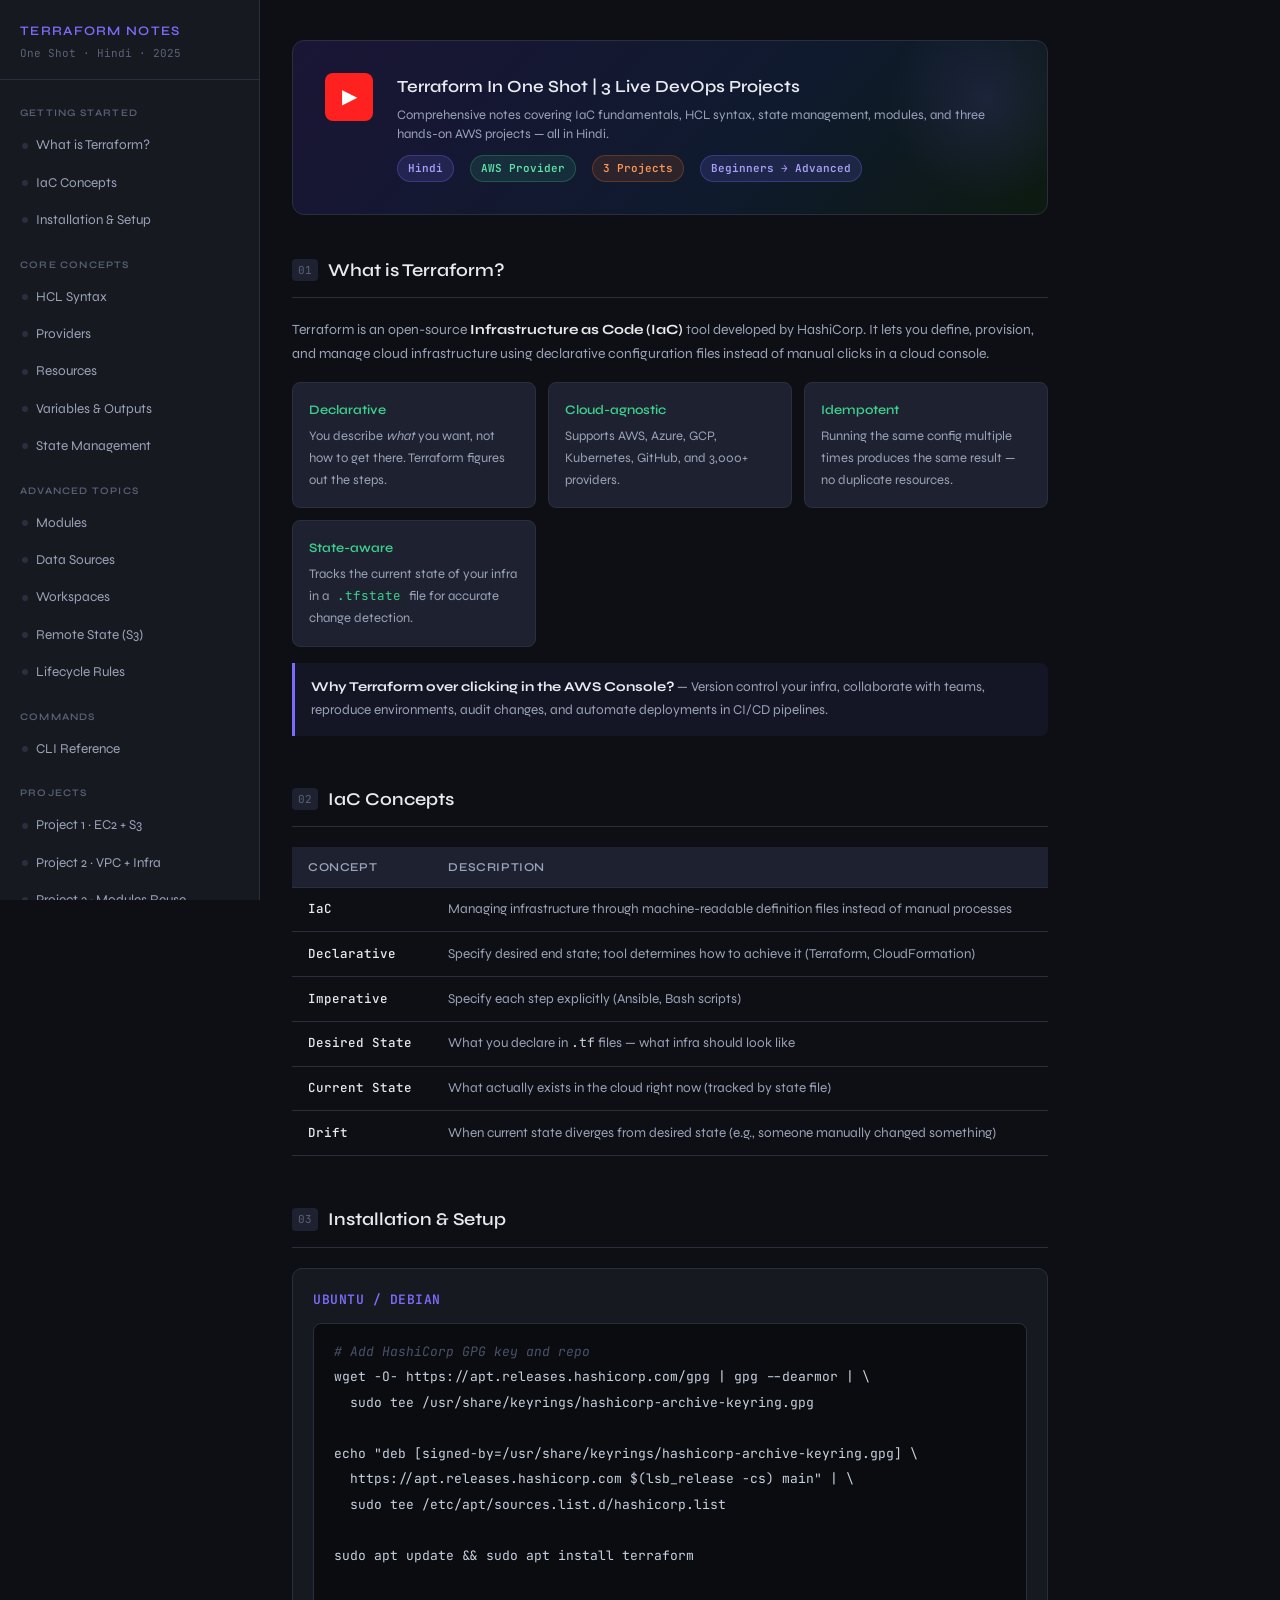
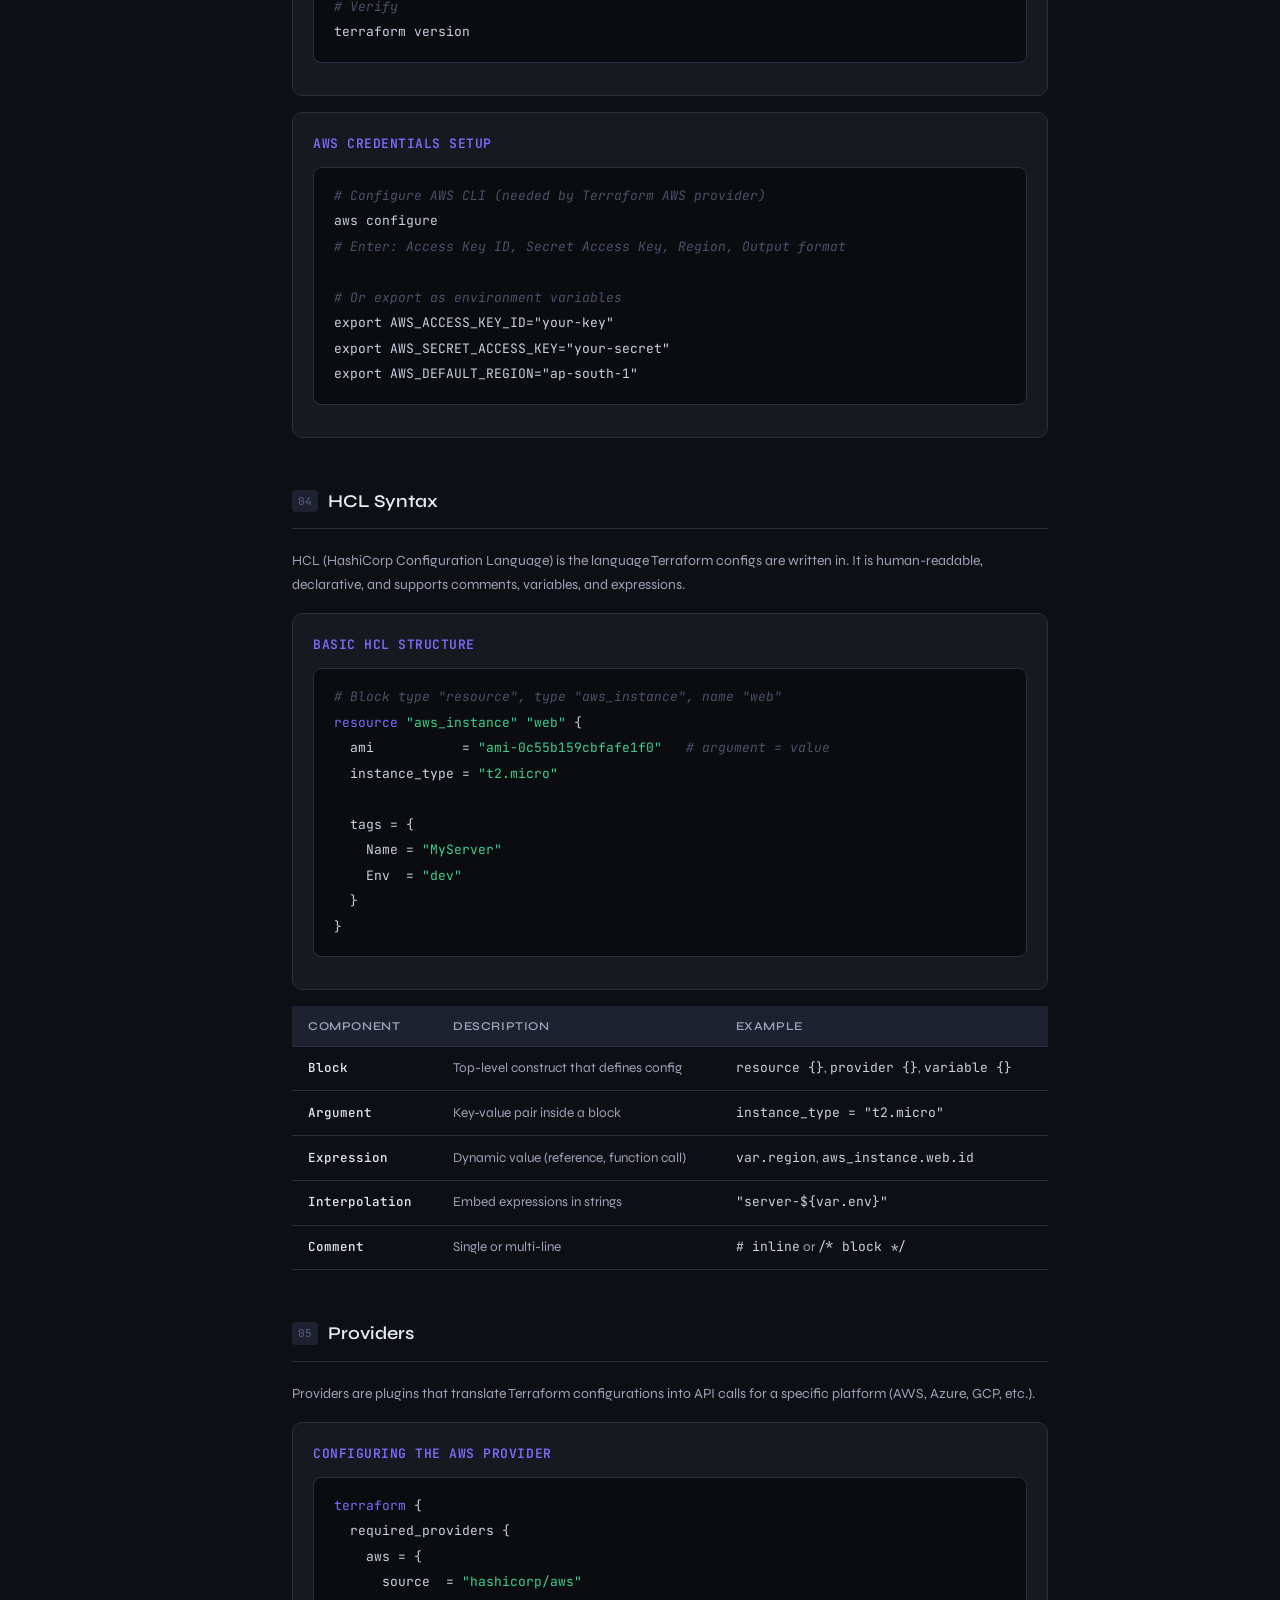
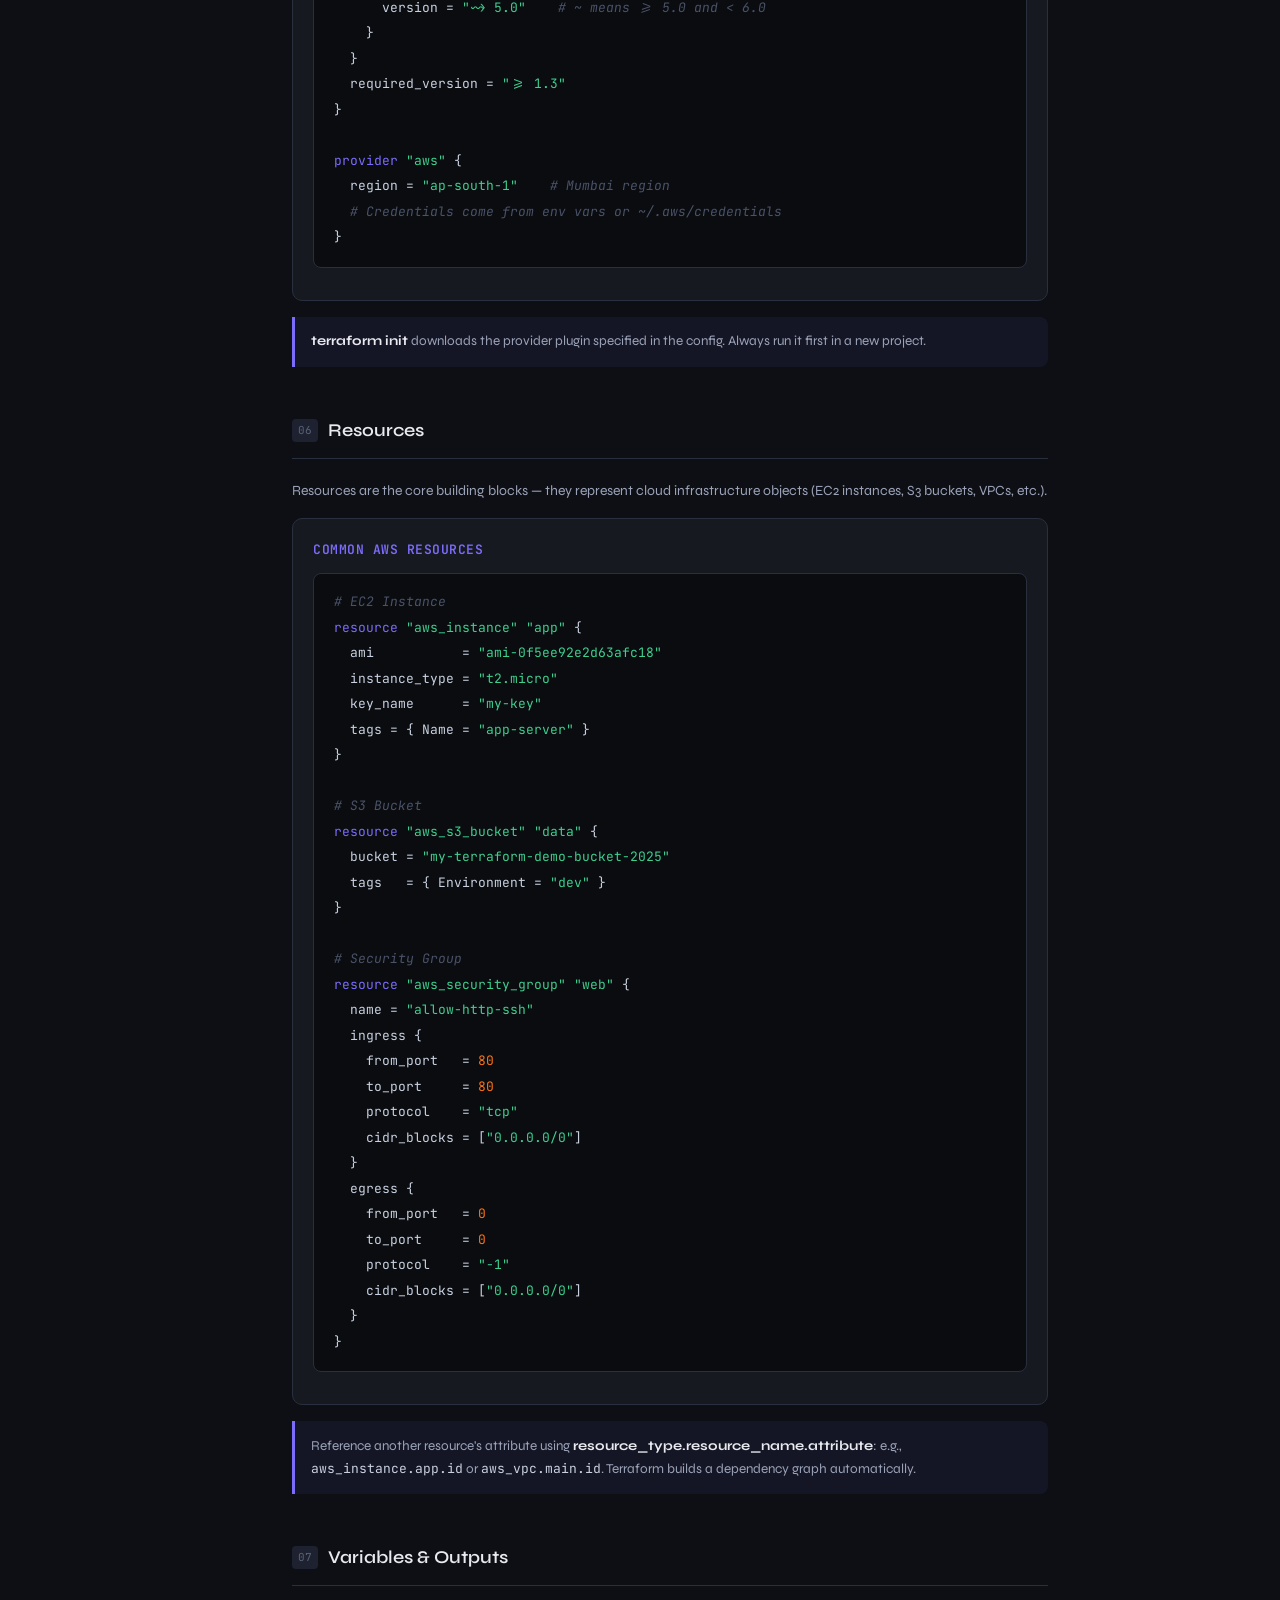
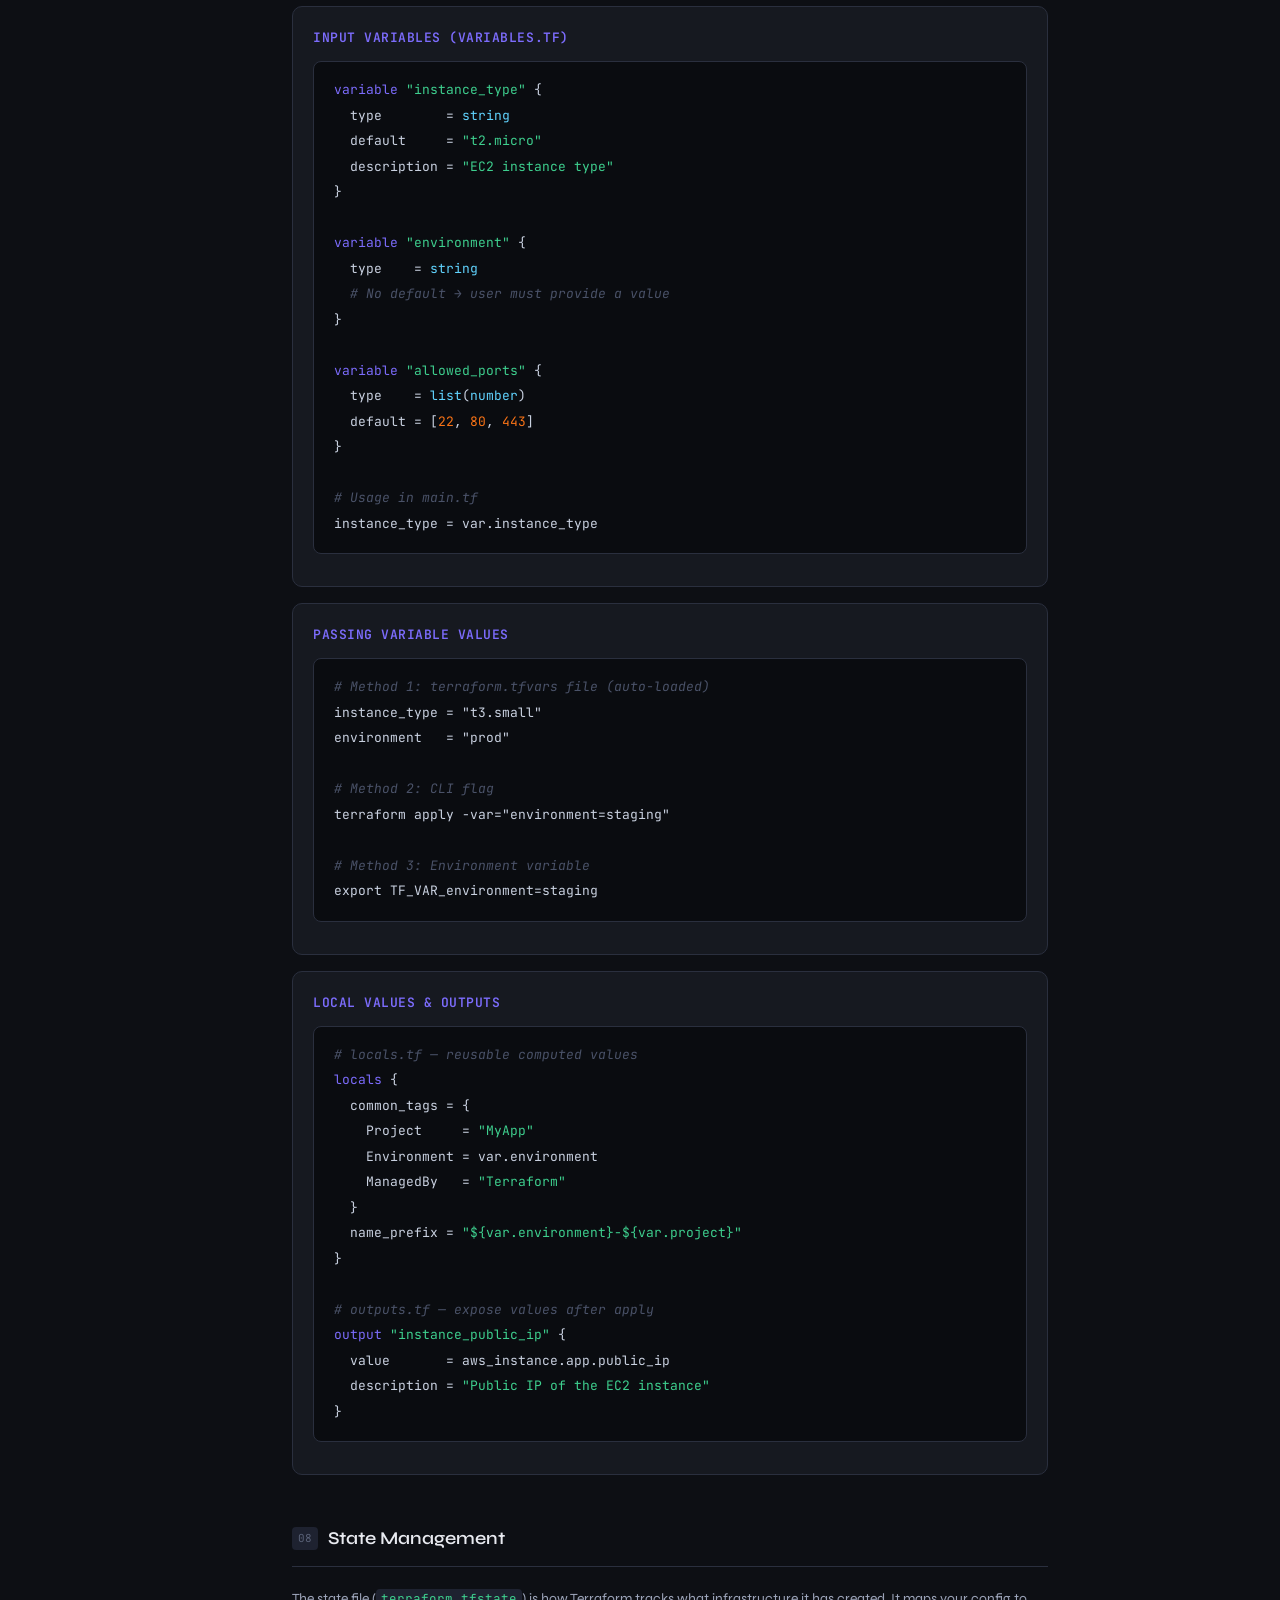
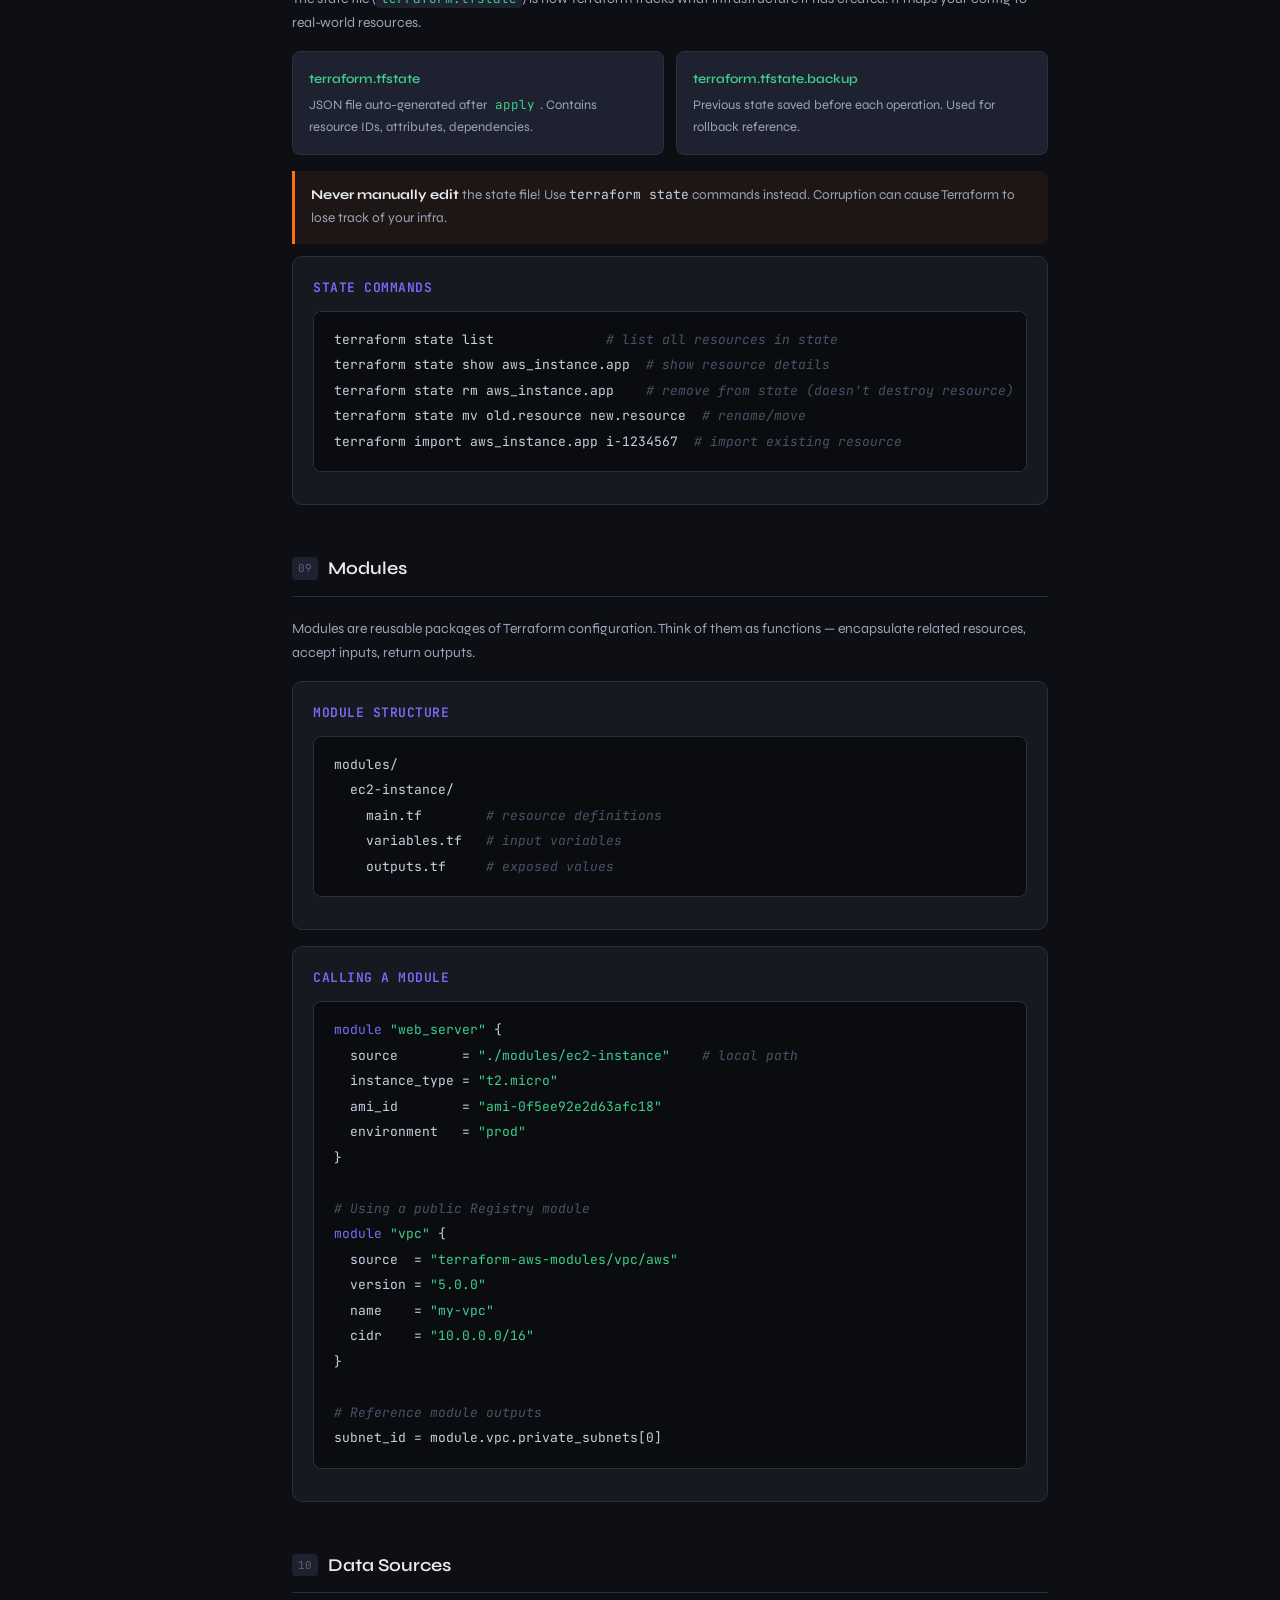
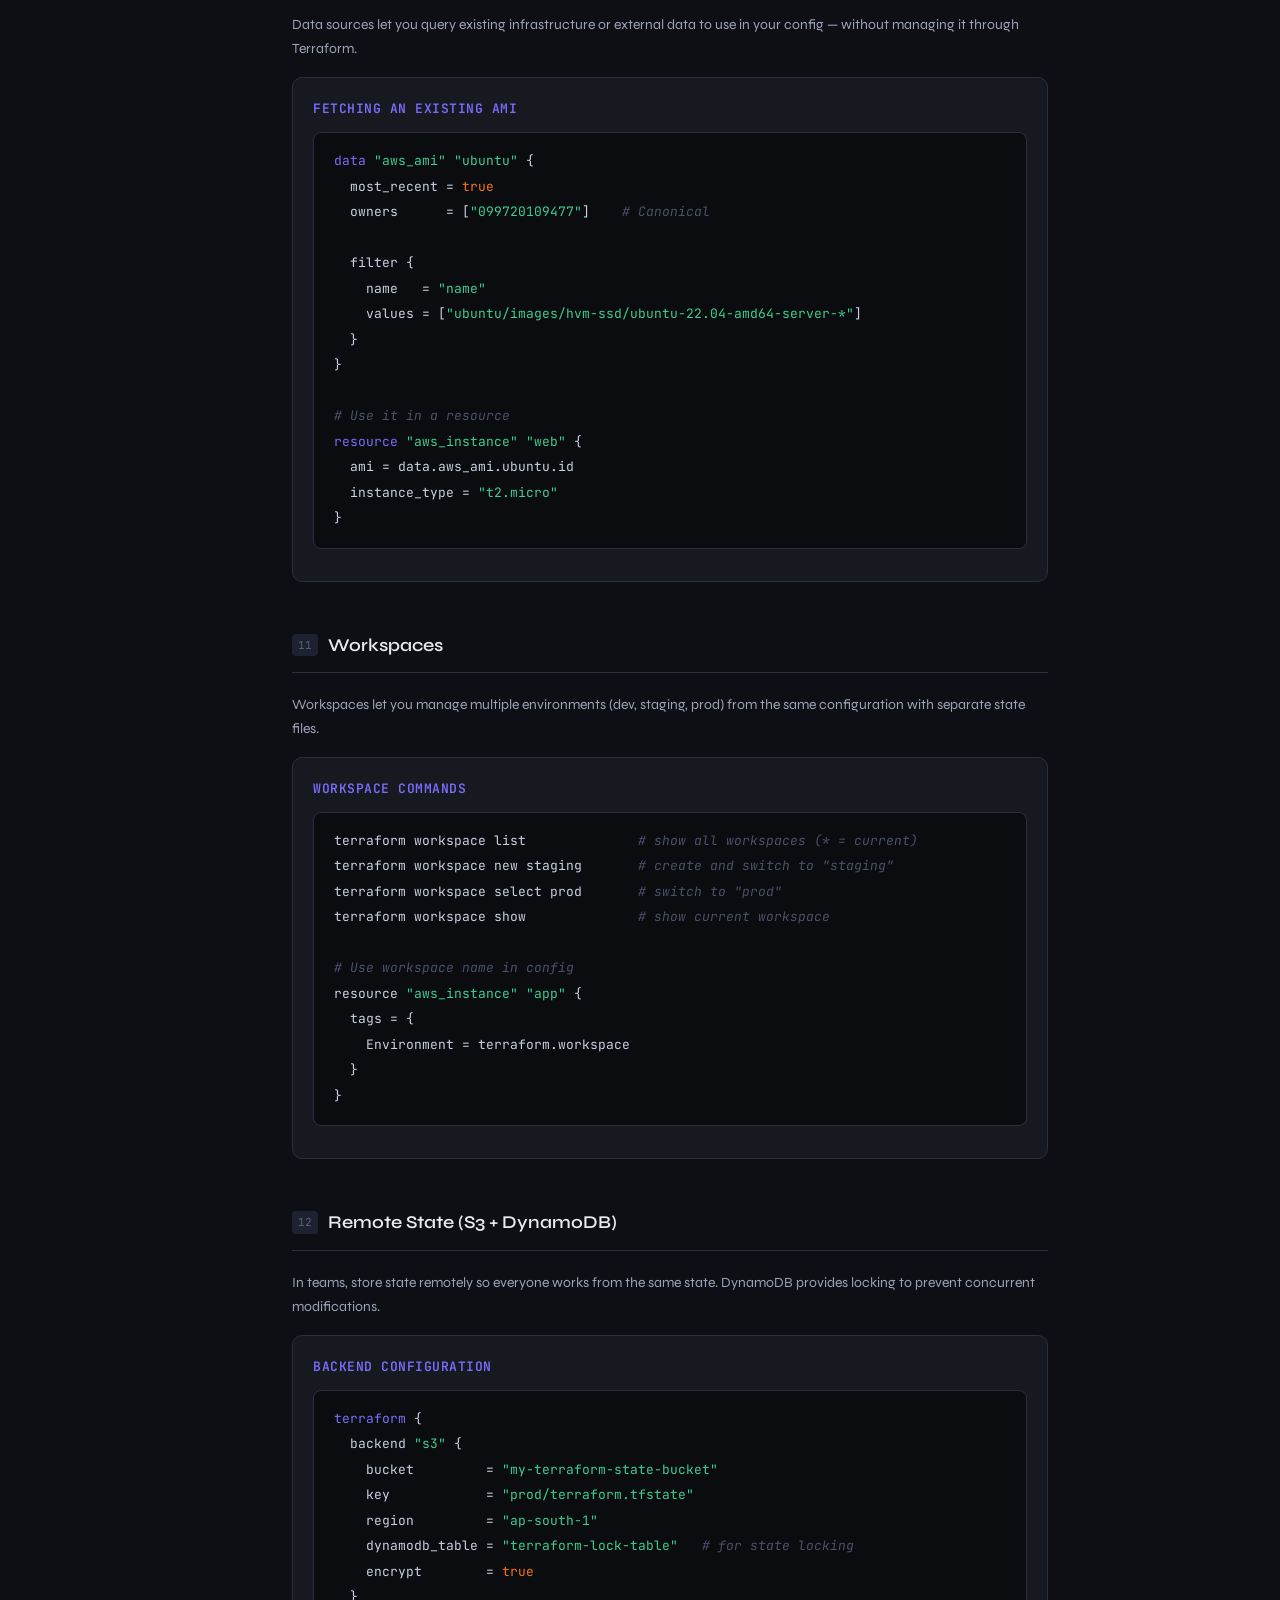
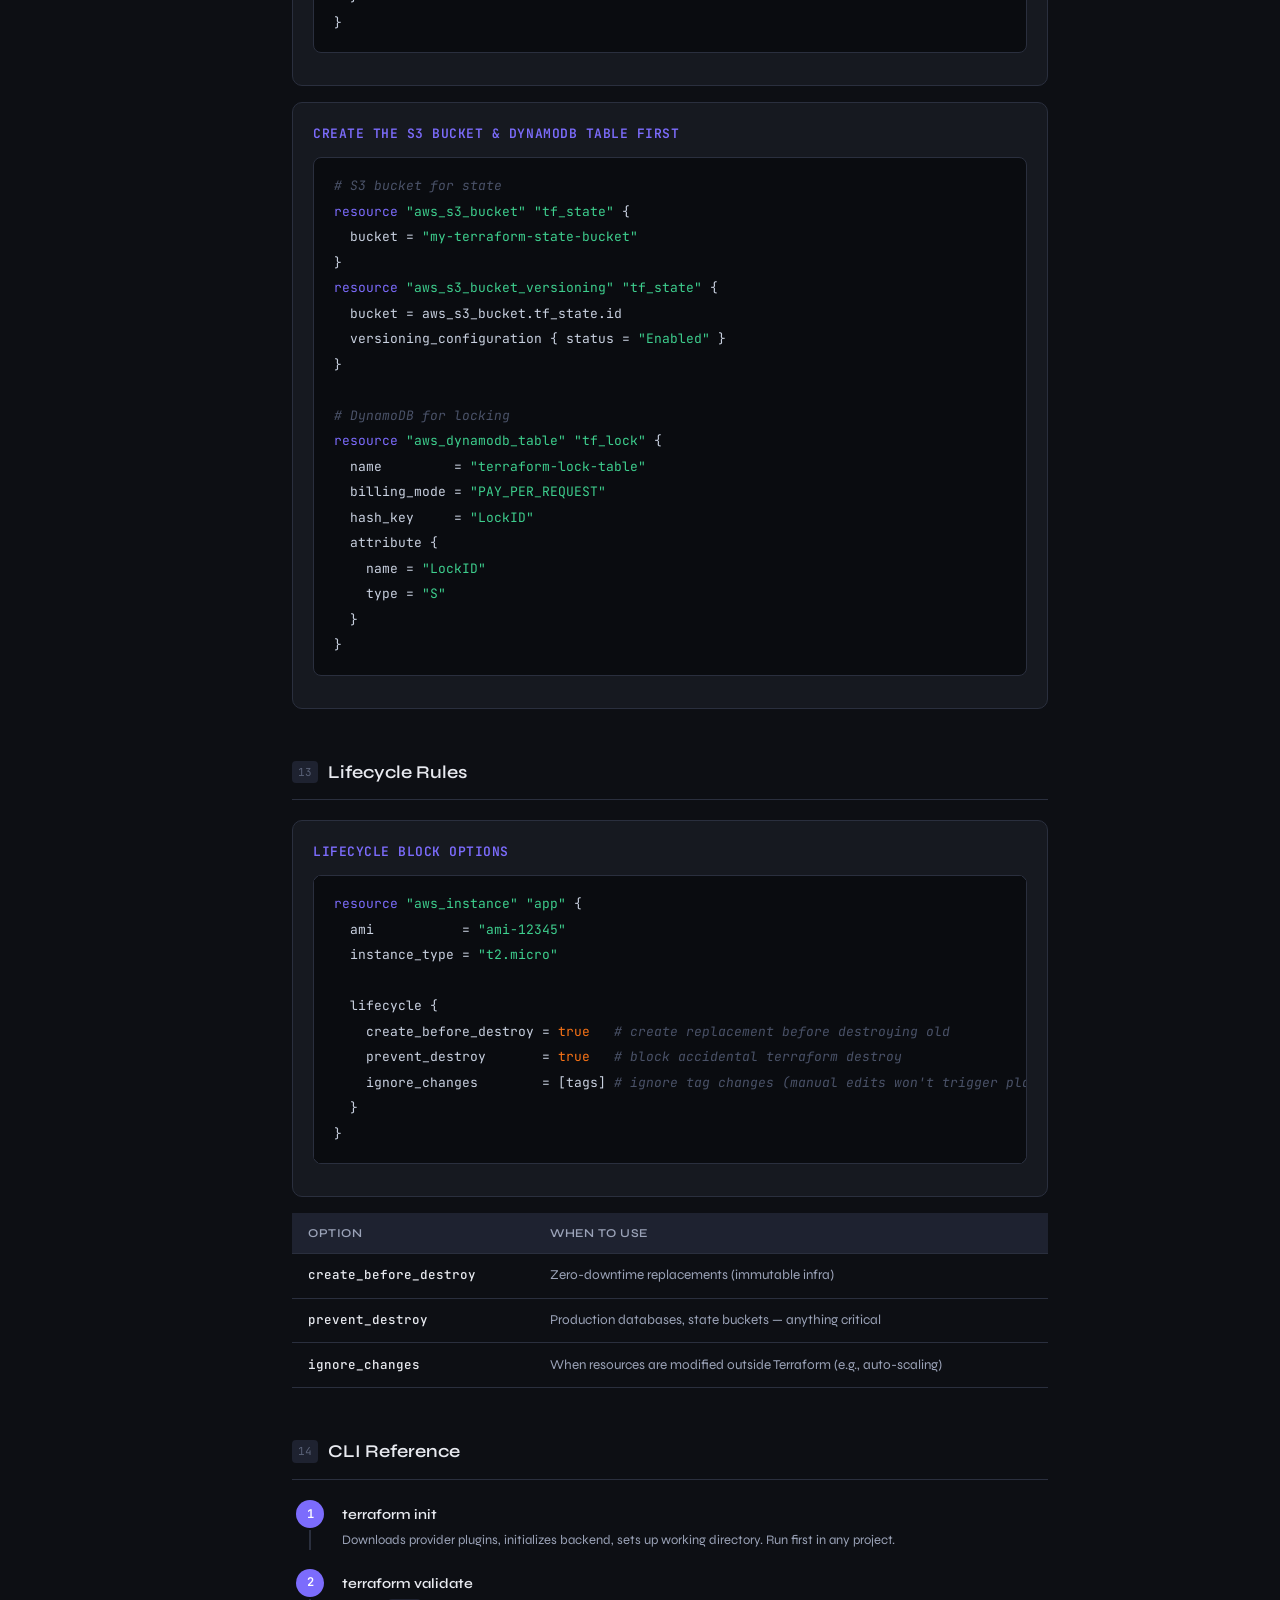
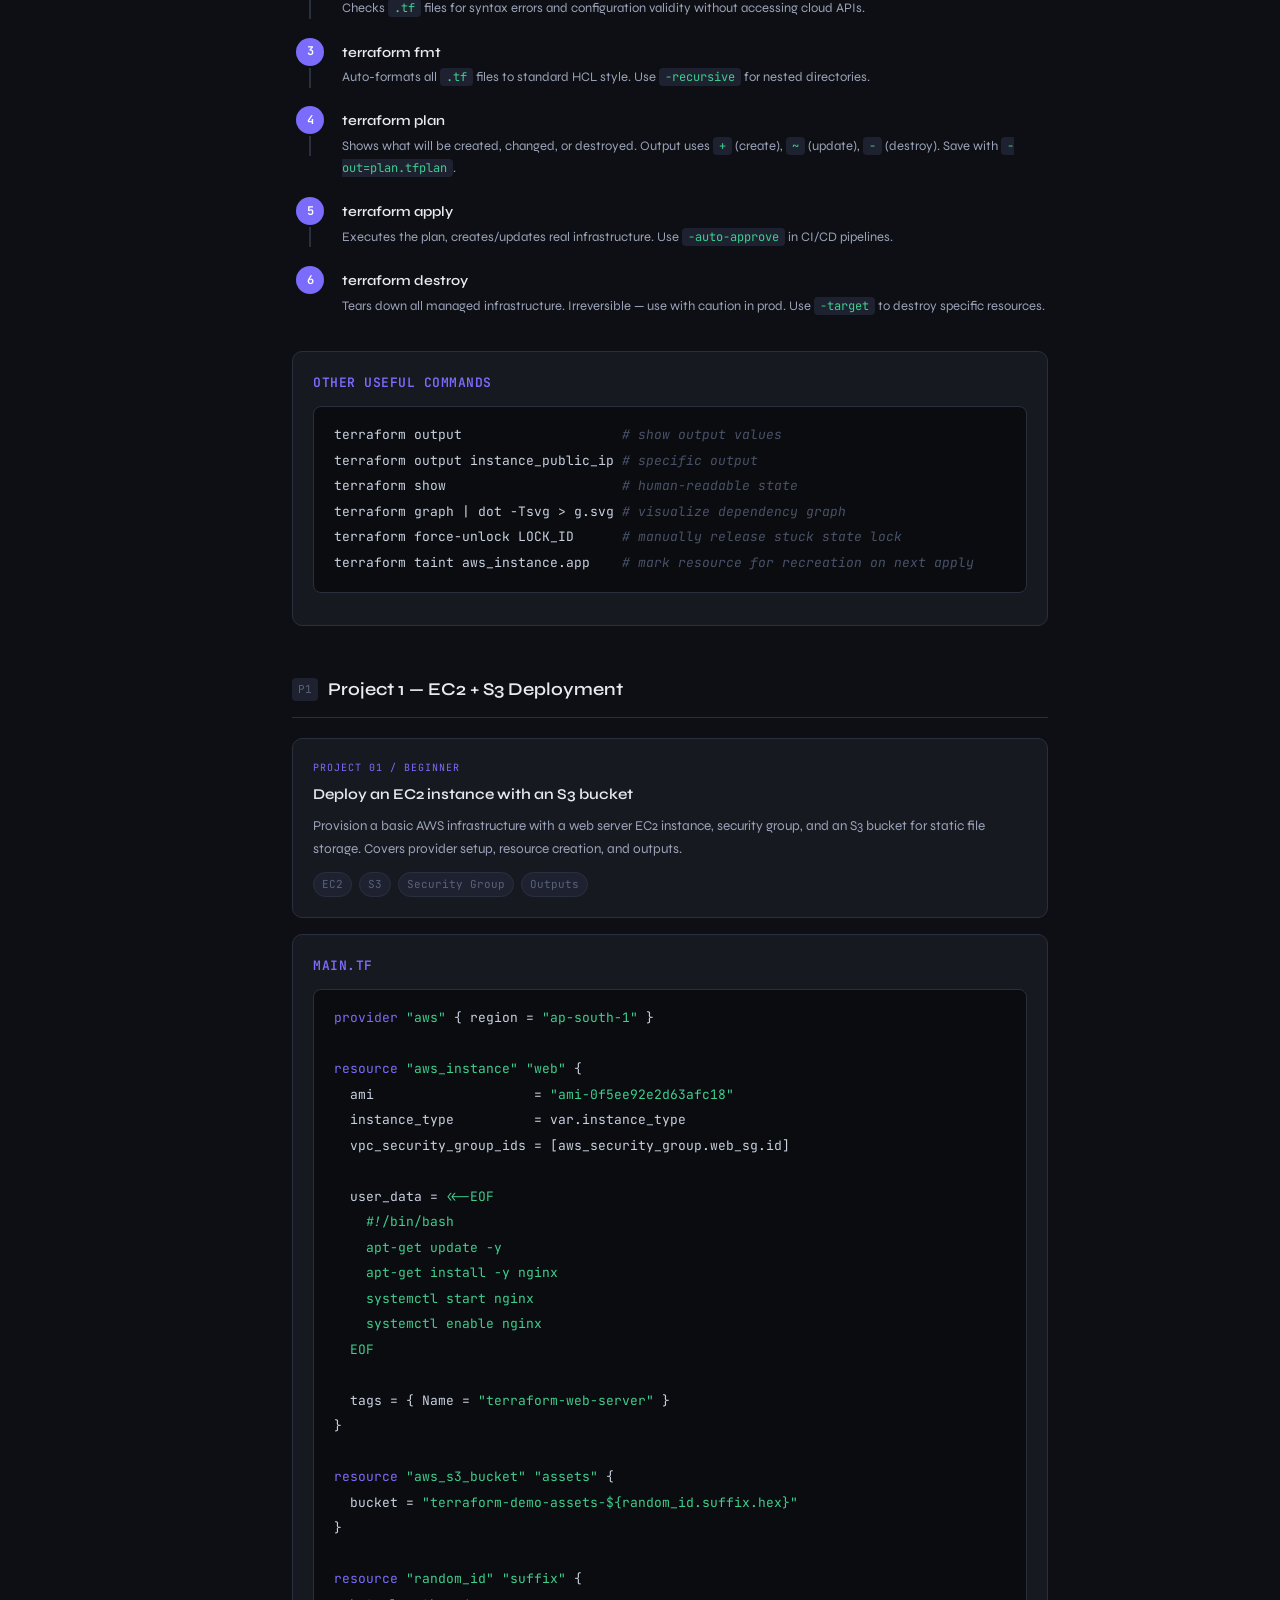
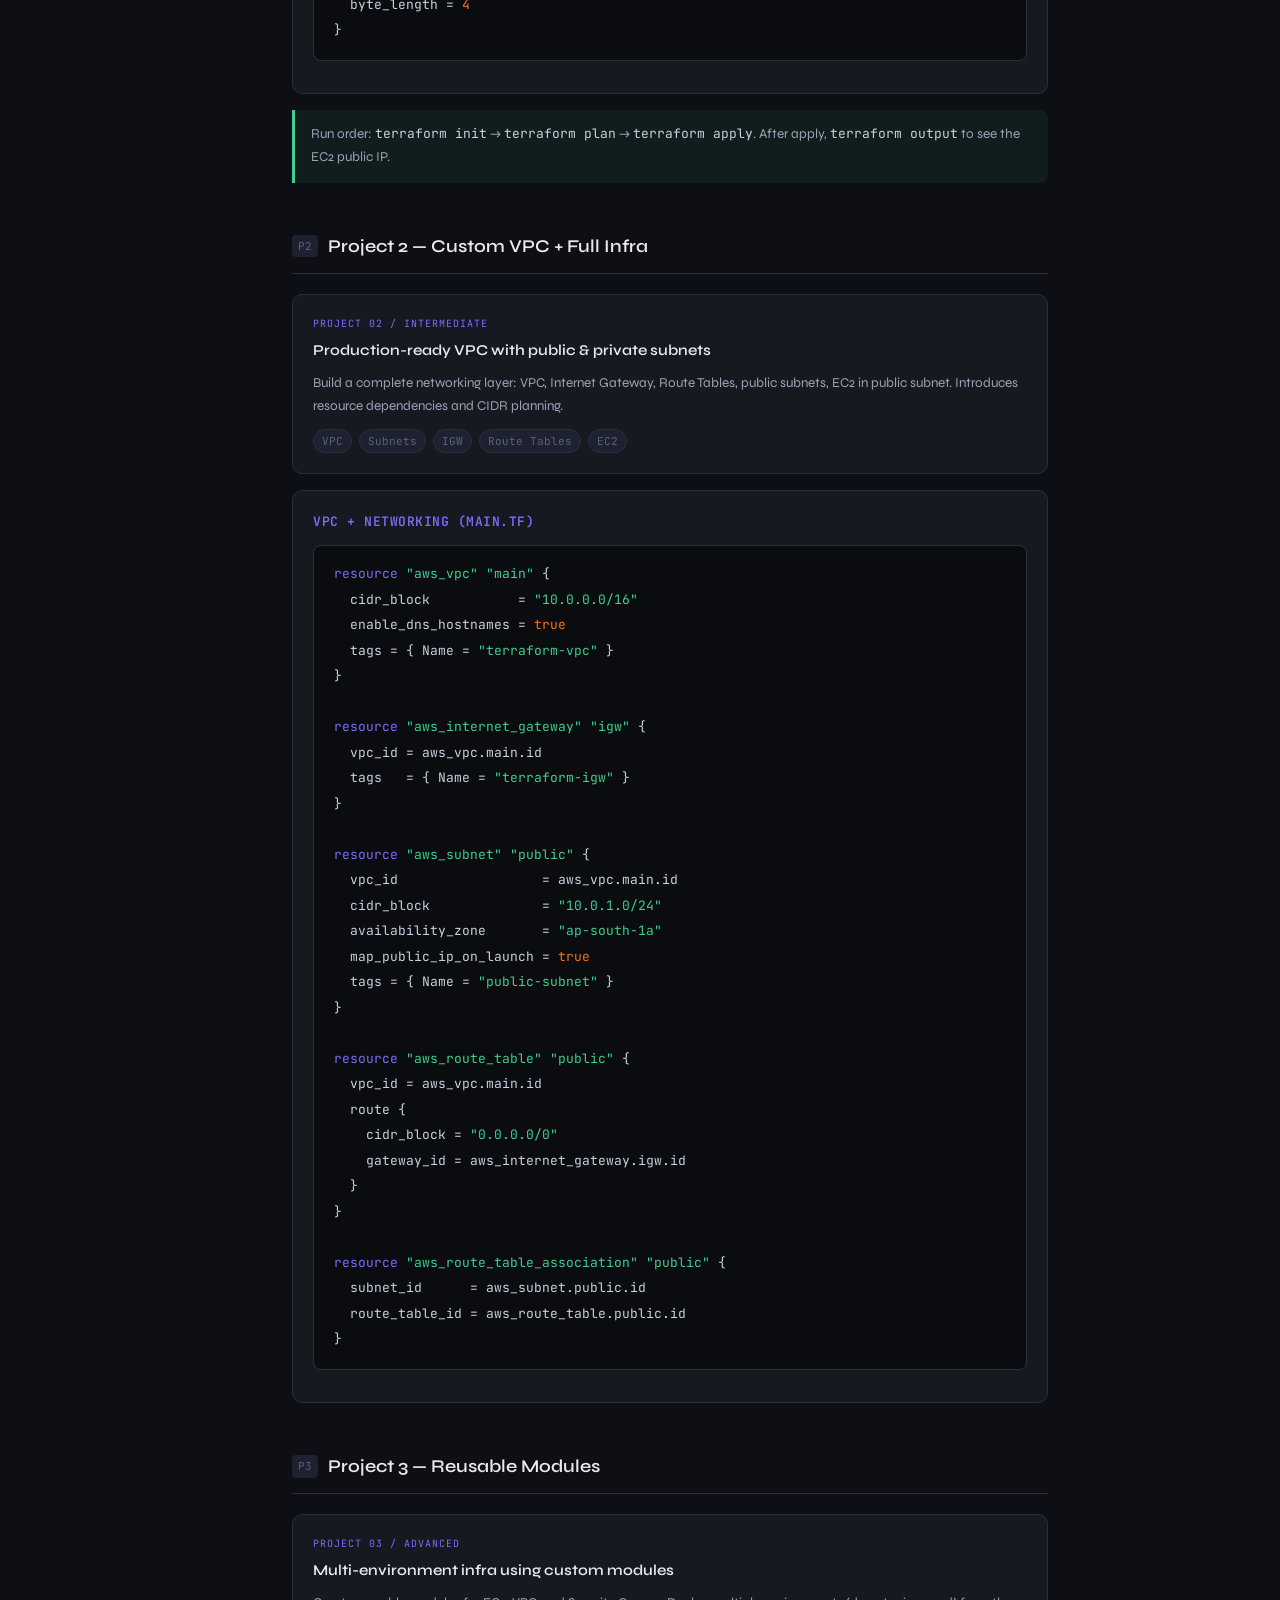
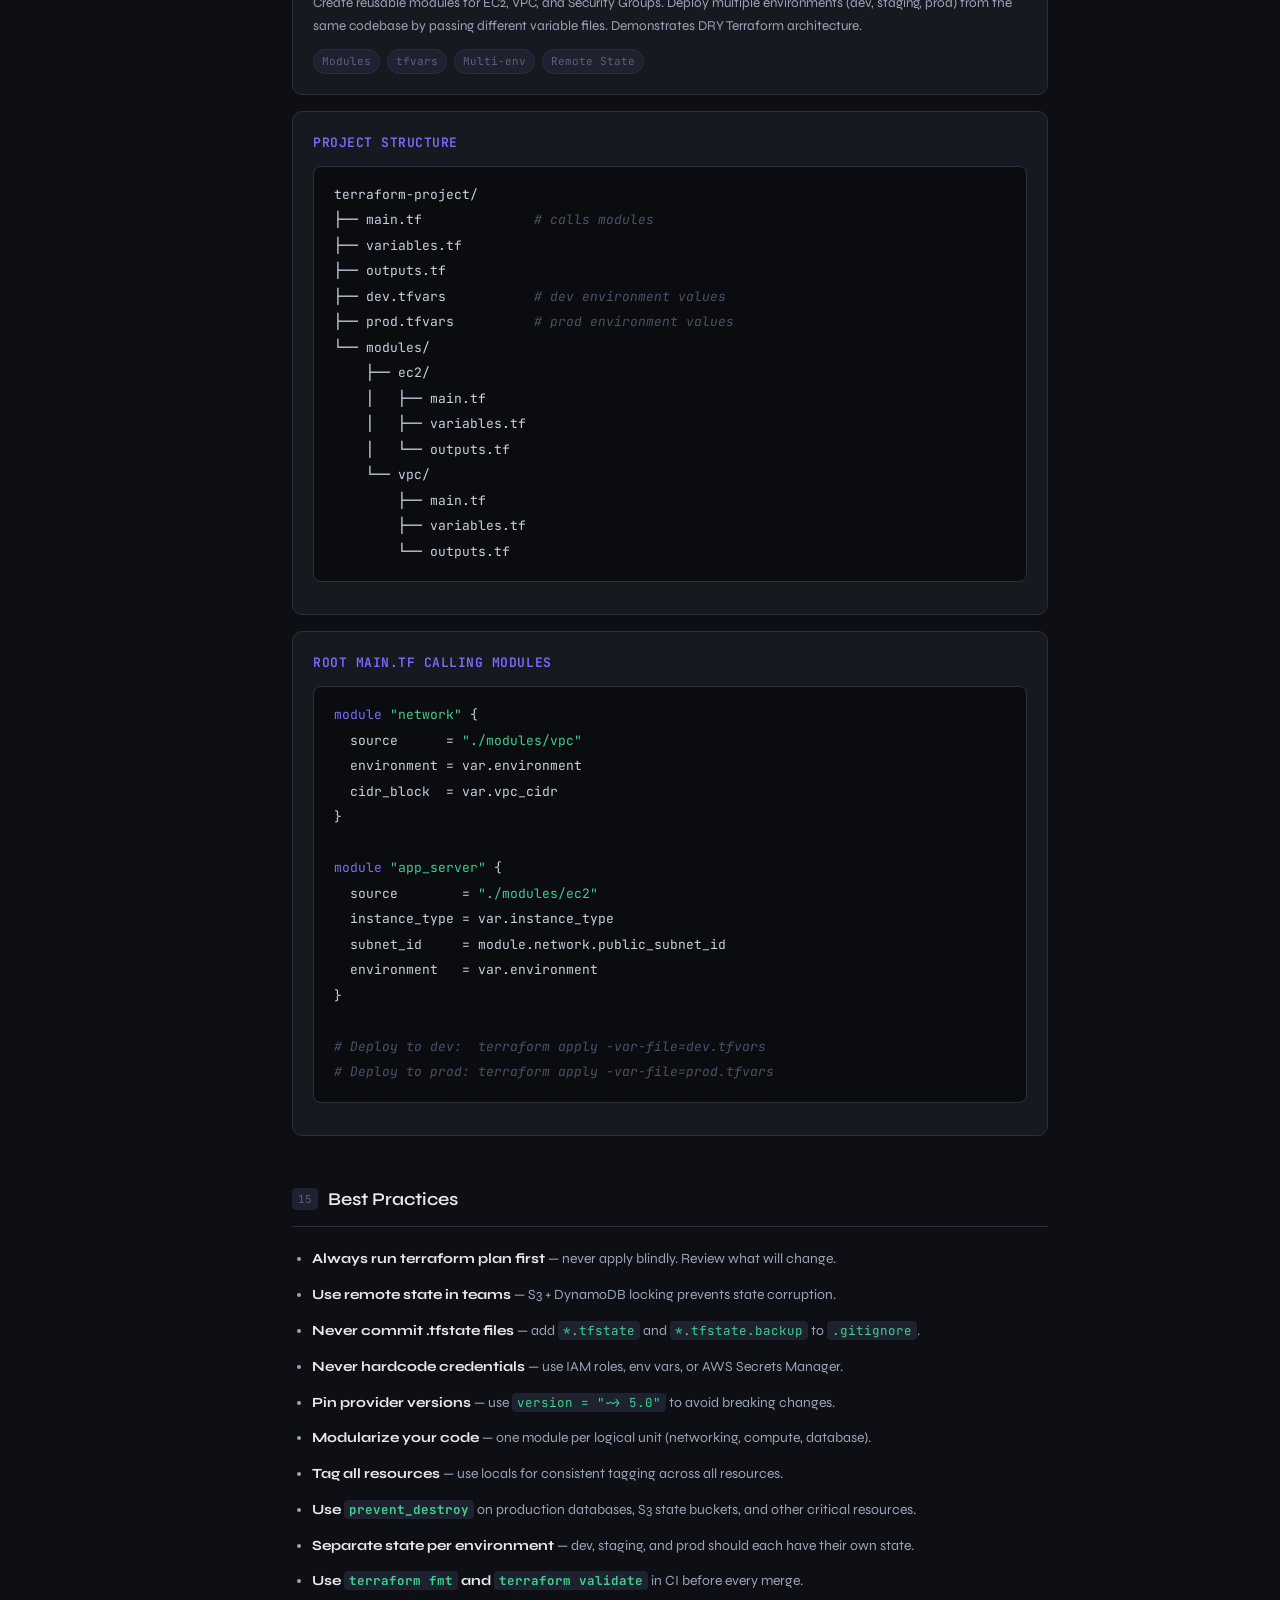
==== index.html @ 06c09b77 "Added html file website" ====
<!DOCTYPE html>
<html lang="en">
<head>
<meta charset="UTF-8">
<meta name="viewport" content="width=device-width, initial-scale=1.0">
<title>Terraform Notes — One Shot Hindi</title>
<link rel="preconnect" href="https://fonts.googleapis.com">
<link href="https://fonts.googleapis.com/css2?family=JetBrains+Mono:wght@400;600&family=Syne:wght@400;600;700&display=swap" rel="stylesheet">
<style>
  :root {
    --bg: #0d0f14;
    --surface: #161920;
    --surface2: #1e2230;
    --border: #2a2f3e;
    --accent: #7c6cfc;
    --accent2: #3ecf8e;
    --accent3: #f97316;
    --text: #e8eaf0;
    --text2: #9ba3b8;
    --text3: #5a6278;
    --code-bg: #0a0c10;
  }

  * { box-sizing: border-box; margin: 0; padding: 0; }

  body {
    background: var(--bg);
    color: var(--text);
    font-family: 'Syne', sans-serif;
    font-size: 15px;
    line-height: 1.7;
    min-height: 100vh;
  }

  /* ── SIDEBAR ── */
  .layout { display: flex; min-height: 100vh; }

  nav {
    width: 260px;
    flex-shrink: 0;
    background: var(--surface);
    border-right: 1px solid var(--border);
    position: fixed;
    top: 0; left: 0;
    height: 100vh;
    overflow-y: auto;
    padding: 0 0 2rem;
    z-index: 100;
  }

  .nav-brand {
    padding: 1.25rem 1.25rem 1rem;
    border-bottom: 1px solid var(--border);
    margin-bottom: 0.75rem;
  }
  .nav-brand h1 {
    font-size: 13px;
    font-weight: 600;
    color: var(--accent);
    letter-spacing: 0.1em;
    text-transform: uppercase;
    margin-bottom: 2px;
  }
  .nav-brand p {
    font-size: 11px;
    color: var(--text3);
    font-family: 'JetBrains Mono', monospace;
  }

  .nav-section { padding: 0.25rem 0; }
  .nav-section-title {
    font-size: 10px;
    font-weight: 600;
    text-transform: uppercase;
    letter-spacing: 0.12em;
    color: var(--text3);
    padding: 0.6rem 1.25rem 0.3rem;
  }
  nav a {
    display: flex;
    align-items: center;
    gap: 8px;
    padding: 0.45rem 1.25rem;
    color: var(--text2);
    text-decoration: none;
    font-size: 13.5px;
    border-left: 2px solid transparent;
    transition: all 0.15s;
  }
  nav a:hover, nav a.active {
    color: var(--text);
    background: var(--surface2);
    border-left-color: var(--accent);
  }
  nav a .dot {
    width: 6px; height: 6px;
    border-radius: 50%;
    background: var(--border);
    flex-shrink: 0;
  }
  nav a:hover .dot, nav a.active .dot { background: var(--accent); }

  /* ── MAIN ── */
  main {
    margin-left: 260px;
    flex: 1;
    max-width: 820px;
    padding: 2.5rem 2rem 4rem;
  }

  /* ── HEADER BANNER ── */
  .header-banner {
    background: linear-gradient(135deg, #1a1535 0%, #0f1a2e 60%, #0d1a10 100%);
    border: 1px solid var(--border);
    border-radius: 12px;
    padding: 2rem;
    margin-bottom: 2.5rem;
    display: flex;
    gap: 1.5rem;
    align-items: flex-start;
    position: relative;
    overflow: hidden;
  }
  .header-banner::before {
    content: '';
    position: absolute;
    top: -40px; right: -40px;
    width: 200px; height: 200px;
    background: radial-gradient(circle, rgba(124,108,252,0.12) 0%, transparent 70%);
    pointer-events: none;
  }
  .header-yt {
    background: #ff2020;
    border-radius: 8px;
    width: 48px; height: 48px;
    display: flex; align-items: center; justify-content: center;
    flex-shrink: 0;
    font-size: 20px;
    color: white;
  }
  .header-info h2 { font-size: 17px; font-weight: 600; margin-bottom: 4px; }
  .header-info p { font-size: 13px; color: var(--text2); line-height: 1.5; }
  .header-meta {
    display: flex; gap: 1rem; margin-top: 10px; flex-wrap: wrap;
  }
  .badge {
    font-size: 11px; font-weight: 600;
    padding: 3px 10px; border-radius: 20px;
    font-family: 'JetBrains Mono', monospace;
  }
  .badge-purple { background: rgba(124,108,252,0.15); color: #a89ff8; border: 1px solid rgba(124,108,252,0.3); }
  .badge-green  { background: rgba(62,207,142,0.12); color: #5de3a8; border: 1px solid rgba(62,207,142,0.25); }
  .badge-orange { background: rgba(249,115,22,0.12); color: #f99557; border: 1px solid rgba(249,115,22,0.25); }

  /* ── SECTIONS ── */
  section {
    margin-bottom: 3rem;
    scroll-margin-top: 1.5rem;
  }
  .section-header {
    display: flex; align-items: center; gap: 10px;
    margin-bottom: 1.25rem;
    padding-bottom: 0.75rem;
    border-bottom: 1px solid var(--border);
  }
  .section-number {
    font-family: 'JetBrains Mono', monospace;
    font-size: 11px;
    color: var(--text3);
    padding: 2px 6px;
    background: var(--surface2);
    border-radius: 4px;
  }
  .section-header h2 {
    font-size: 18px;
    font-weight: 600;
    color: var(--text);
  }

  /* ── CARDS ── */
  .card {
    background: var(--surface);
    border: 1px solid var(--border);
    border-radius: 10px;
    padding: 1.25rem;
    margin-bottom: 1rem;
  }
  .card-title {
    font-size: 13px;
    font-weight: 600;
    color: var(--accent);
    margin-bottom: 0.5rem;
    font-family: 'JetBrains Mono', monospace;
    letter-spacing: 0.04em;
    text-transform: uppercase;
  }
  .card p { color: var(--text2); font-size: 14px; }

  /* ── GRID CARDS ── */
  .grid-2 {
    display: grid;
    grid-template-columns: repeat(auto-fit, minmax(200px, 1fr));
    gap: 0.75rem;
    margin-bottom: 1rem;
  }
  .mini-card {
    background: var(--surface2);
    border: 1px solid var(--border);
    border-radius: 8px;
    padding: 1rem;
  }
  .mini-card h4 {
    font-size: 13px;
    font-weight: 600;
    color: var(--accent2);
    margin-bottom: 4px;
  }
  .mini-card p { font-size: 13px; color: var(--text2); }

  /* ── CODE BLOCKS ── */
  pre {
    background: var(--code-bg);
    border: 1px solid var(--border);
    border-radius: 8px;
    padding: 1rem 1.25rem;
    overflow-x: auto;
    margin: 0.75rem 0;
    position: relative;
  }
  pre .label {
    position: absolute;
    top: 0.5rem; right: 0.75rem;
    font-size: 10px;
    color: var(--text3);
    font-family: 'JetBrains Mono', monospace;
    text-transform: uppercase;
    letter-spacing: 0.08em;
  }
  code {
    font-family: 'JetBrains Mono', monospace;
    font-size: 13px;
    color: #c9d1e0;
    line-height: 1.7;
  }
  .kw { color: #7c6cfc; }
  .str { color: #3ecf8e; }
  .cmt { color: #4a5268; font-style: italic; }
  .val { color: #f97316; }
  .fn  { color: #61d4ff; }

  /* ── FLOW STEPS ── */
  .flow {
    display: flex;
    flex-direction: column;
    gap: 0;
    margin: 0.75rem 0 1rem;
  }
  .flow-item {
    display: flex;
    align-items: flex-start;
    gap: 0;
  }
  .flow-track {
    display: flex;
    flex-direction: column;
    align-items: center;
    width: 36px;
    flex-shrink: 0;
  }
  .flow-dot {
    width: 28px; height: 28px;
    border-radius: 50%;
    background: var(--accent);
    display: flex; align-items: center; justify-content: center;
    font-size: 12px;
    font-weight: 600;
    color: white;
    flex-shrink: 0;
    font-family: 'JetBrains Mono', monospace;
  }
  .flow-line {
    width: 2px;
    flex: 1;
    min-height: 20px;
    background: var(--border);
    margin: 2px 0;
  }
  .flow-content {
    flex: 1;
    padding: 3px 0 18px 14px;
  }
  .flow-content h4 {
    font-size: 14px;
    font-weight: 600;
    color: var(--text);
    margin-bottom: 2px;
  }
  .flow-content p {
    font-size: 13px;
    color: var(--text2);
  }
  .flow-content code {
    background: var(--surface2);
    padding: 1px 6px;
    border-radius: 4px;
    font-size: 12px;
    color: var(--accent2);
  }

  /* ── COMPARISON TABLE ── */
  table {
    width: 100%;
    border-collapse: collapse;
    margin: 0.75rem 0;
    font-size: 13.5px;
  }
  th {
    background: var(--surface2);
    color: var(--text2);
    font-weight: 600;
    text-align: left;
    padding: 0.6rem 1rem;
    font-size: 12px;
    text-transform: uppercase;
    letter-spacing: 0.05em;
    border-bottom: 1px solid var(--border);
  }
  td {
    padding: 0.65rem 1rem;
    border-bottom: 1px solid var(--border);
    color: var(--text2);
    vertical-align: top;
  }
  tr:hover td { background: rgba(255,255,255,0.02); }
  td:first-child { color: var(--text); font-weight: 500; font-family: 'JetBrains Mono', monospace; font-size: 12.5px; }

  /* ── NOTE CALLOUT ── */
  .callout {
    border-left: 3px solid var(--accent);
    background: rgba(124,108,252,0.07);
    border-radius: 0 8px 8px 0;
    padding: 0.85rem 1rem;
    margin: 0.75rem 0;
    font-size: 13.5px;
    color: var(--text2);
  }
  .callout.warn {
    border-color: var(--accent3);
    background: rgba(249,115,22,0.07);
  }
  .callout.success {
    border-color: var(--accent2);
    background: rgba(62,207,142,0.07);
  }
  .callout strong { color: var(--text); }

  /* ── INLINE CODE ── */
  p code, li code {
    background: var(--surface2);
    padding: 1px 5px;
    border-radius: 4px;
    font-size: 12.5px;
    color: var(--accent2);
    font-family: 'JetBrains Mono', monospace;
  }

  /* ── LISTS ── */
  ul, ol {
    padding-left: 1.25rem;
    color: var(--text2);
    font-size: 14px;
  }
  li { margin-bottom: 4px; }
  li strong { color: var(--text); }

  /* ── REPO LINK ── */
  .repo-link {
    display: inline-flex;
    align-items: center;
    gap: 8px;
    background: var(--surface2);
    border: 1px solid var(--border);
    border-radius: 8px;
    padding: 0.6rem 1rem;
    font-size: 13px;
    color: var(--text2);
    text-decoration: none;
    margin-top: 0.75rem;
    font-family: 'JetBrains Mono', monospace;
    transition: all 0.15s;
  }
  .repo-link:hover { border-color: var(--accent); color: var(--text); }
  .repo-link svg { color: var(--accent2); }

  /* ── PROJECT CARDS ── */
  .project-card {
    background: var(--surface);
    border: 1px solid var(--border);
    border-radius: 10px;
    padding: 1.25rem;
    margin-bottom: 1rem;
  }
  .project-card:hover { border-color: var(--accent); }
  .project-num {
    font-family: 'JetBrains Mono', monospace;
    font-size: 10px;
    letter-spacing: 0.1em;
    text-transform: uppercase;
    color: var(--accent);
    margin-bottom: 6px;
  }
  .project-card h3 {
    font-size: 15px;
    font-weight: 600;
    color: var(--text);
    margin-bottom: 8px;
  }
  .project-card p { font-size: 13.5px; color: var(--text2); margin-bottom: 10px; }
  .tag {
    display: inline-block;
    font-size: 11px;
    padding: 2px 8px;
    border-radius: 20px;
    margin-right: 4px;
    font-family: 'JetBrains Mono', monospace;
    background: var(--surface2);
    color: var(--text3);
    border: 1px solid var(--border);
  }

  /* ── SCROLLBAR ── */
  ::-webkit-scrollbar { width: 6px; }
  ::-webkit-scrollbar-track { background: transparent; }
  ::-webkit-scrollbar-thumb { background: var(--border); border-radius: 3px; }

  /* ── RESPONSIVE ── */
  @media (max-width: 700px) {
    nav { width: 100%; height: auto; position: static; overflow: visible; }
    main { margin-left: 0; padding: 1.25rem 1rem 3rem; }
    .layout { flex-direction: column; }
  }
</style>
</head>
<body>

<div class="layout">

<!-- SIDEBAR -->
<nav>
  <div class="nav-brand">
    <h1>Terraform Notes</h1>
    <p>One Shot · Hindi · 2025</p>
  </div>

  <div class="nav-section">
    <div class="nav-section-title">Getting Started</div>
    <a href="#intro"><span class="dot"></span>What is Terraform?</a>
    <a href="#iac"><span class="dot"></span>IaC Concepts</a>
    <a href="#install"><span class="dot"></span>Installation & Setup</a>
  </div>

  <div class="nav-section">
    <div class="nav-section-title">Core Concepts</div>
    <a href="#hcl"><span class="dot"></span>HCL Syntax</a>
    <a href="#providers"><span class="dot"></span>Providers</a>
    <a href="#resources"><span class="dot"></span>Resources</a>
    <a href="#variables"><span class="dot"></span>Variables & Outputs</a>
    <a href="#state"><span class="dot"></span>State Management</a>
  </div>

  <div class="nav-section">
    <div class="nav-section-title">Advanced Topics</div>
    <a href="#modules"><span class="dot"></span>Modules</a>
    <a href="#datasources"><span class="dot"></span>Data Sources</a>
    <a href="#workspace"><span class="dot"></span>Workspaces</a>
    <a href="#remote-state"><span class="dot"></span>Remote State (S3)</a>
    <a href="#lifecycle"><span class="dot"></span>Lifecycle Rules</a>
  </div>

  <div class="nav-section">
    <div class="nav-section-title">Commands</div>
    <a href="#commands"><span class="dot"></span>CLI Reference</a>
  </div>

  <div class="nav-section">
    <div class="nav-section-title">Projects</div>
    <a href="#project1"><span class="dot"></span>Project 1 · EC2 + S3</a>
    <a href="#project2"><span class="dot"></span>Project 2 · VPC + Infra</a>
    <a href="#project3"><span class="dot"></span>Project 3 · Modules Reuse</a>
  </div>

  <div class="nav-section">
    <div class="nav-section-title">Reference</div>
    <a href="#bestpractices"><span class="dot"></span>Best Practices</a>
    <a href="#resources-links"><span class="dot"></span>Links & Repo</a>
  </div>
</nav>

<!-- MAIN CONTENT -->
<main>

  <!-- HEADER BANNER -->
  <div class="header-banner">
    <div class="header-yt">▶</div>
    <div class="header-info">
      <h2>Terraform In One Shot | 3 Live DevOps Projects</h2>
      <p>Comprehensive notes covering IaC fundamentals, HCL syntax, state management, modules, and three hands-on AWS projects — all in Hindi.</p>
      <div class="header-meta">
        <span class="badge badge-purple">Hindi</span>
        <span class="badge badge-green">AWS Provider</span>
        <span class="badge badge-orange">3 Projects</span>
        <span class="badge badge-purple">Beginners → Advanced</span>
      </div>
    </div>
  </div>

  <!-- ═══════════════════════════════ SECTION: INTRO ═══ -->
  <section id="intro">
    <div class="section-header">
      <span class="section-number">01</span>
      <h2>What is Terraform?</h2>
    </div>
    <p style="color:var(--text2); font-size:14px; margin-bottom:1rem;">Terraform is an open-source <strong style="color:var(--text)">Infrastructure as Code (IaC)</strong> tool developed by HashiCorp. It lets you define, provision, and manage cloud infrastructure using declarative configuration files instead of manual clicks in a cloud console.</p>

    <div class="grid-2">
      <div class="mini-card">
        <h4>Declarative</h4>
        <p>You describe <em>what</em> you want, not how to get there. Terraform figures out the steps.</p>
      </div>
      <div class="mini-card">
        <h4>Cloud-agnostic</h4>
        <p>Supports AWS, Azure, GCP, Kubernetes, GitHub, and 3,000+ providers.</p>
      </div>
      <div class="mini-card">
        <h4>Idempotent</h4>
        <p>Running the same config multiple times produces the same result — no duplicate resources.</p>
      </div>
      <div class="mini-card">
        <h4>State-aware</h4>
        <p>Tracks the current state of your infra in a <code>.tfstate</code> file for accurate change detection.</p>
      </div>
    </div>

    <div class="callout">
      <strong>Why Terraform over clicking in the AWS Console?</strong> — Version control your infra, collaborate with teams, reproduce environments, audit changes, and automate deployments in CI/CD pipelines.
    </div>
  </section>

  <!-- ═══════════════════════════════ SECTION: IaC ═══ -->
  <section id="iac">
    <div class="section-header">
      <span class="section-number">02</span>
      <h2>IaC Concepts</h2>
    </div>

    <table>
      <tr><th>Concept</th><th>Description</th></tr>
      <tr><td>IaC</td><td>Managing infrastructure through machine-readable definition files instead of manual processes</td></tr>
      <tr><td>Declarative</td><td>Specify desired end state; tool determines how to achieve it (Terraform, CloudFormation)</td></tr>
      <tr><td>Imperative</td><td>Specify each step explicitly (Ansible, Bash scripts)</td></tr>
      <tr><td>Desired State</td><td>What you declare in <code>.tf</code> files — what infra should look like</td></tr>
      <tr><td>Current State</td><td>What actually exists in the cloud right now (tracked by state file)</td></tr>
      <tr><td>Drift</td><td>When current state diverges from desired state (e.g., someone manually changed something)</td></tr>
    </table>
  </section>

  <!-- ═══════════════════════════════ SECTION: INSTALL ═══ -->
  <section id="install">
    <div class="section-header">
      <span class="section-number">03</span>
      <h2>Installation &amp; Setup</h2>
    </div>

    <div class="card">
      <div class="card-title">Ubuntu / Debian</div>
      <pre><code><span class="cmt"># Add HashiCorp GPG key and repo</span>
wget -O- https://apt.releases.hashicorp.com/gpg | gpg --dearmor | \
  sudo tee /usr/share/keyrings/hashicorp-archive-keyring.gpg

echo "deb [signed-by=/usr/share/keyrings/hashicorp-archive-keyring.gpg] \
  https://apt.releases.hashicorp.com $(lsb_release -cs) main" | \
  sudo tee /etc/apt/sources.list.d/hashicorp.list

sudo apt update && sudo apt install terraform

<span class="cmt"># Verify</span>
terraform version</code></pre>
    </div>

    <div class="card">
      <div class="card-title">AWS Credentials Setup</div>
      <pre><code><span class="cmt"># Configure AWS CLI (needed by Terraform AWS provider)</span>
aws configure
<span class="cmt"># Enter: Access Key ID, Secret Access Key, Region, Output format</span>

<span class="cmt"># Or export as environment variables</span>
export AWS_ACCESS_KEY_ID="your-key"
export AWS_SECRET_ACCESS_KEY="your-secret"
export AWS_DEFAULT_REGION="ap-south-1"</code></pre>
    </div>
  </section>

  <!-- ═══════════════════════════════ SECTION: HCL ═══ -->
  <section id="hcl">
    <div class="section-header">
      <span class="section-number">04</span>
      <h2>HCL Syntax</h2>
    </div>

    <p style="color:var(--text2); font-size:14px; margin-bottom:1rem;">HCL (HashiCorp Configuration Language) is the language Terraform configs are written in. It is human-readable, declarative, and supports comments, variables, and expressions.</p>

    <div class="card">
      <div class="card-title">Basic HCL Structure</div>
      <pre><code><span class="cmt"># Block type "resource", type "aws_instance", name "web"</span>
<span class="kw">resource</span> <span class="str">"aws_instance"</span> <span class="str">"web"</span> {
  ami           = <span class="str">"ami-0c55b159cbfafe1f0"</span>   <span class="cmt"># argument = value</span>
  instance_type = <span class="str">"t2.micro"</span>

  tags = {
    Name = <span class="str">"MyServer"</span>
    Env  = <span class="str">"dev"</span>
  }
}</code></pre>
    </div>

    <table>
      <tr><th>Component</th><th>Description</th><th>Example</th></tr>
      <tr><td>Block</td><td>Top-level construct that defines config</td><td><code>resource {}</code>, <code>provider {}</code>, <code>variable {}</code></td></tr>
      <tr><td>Argument</td><td>Key-value pair inside a block</td><td><code>instance_type = "t2.micro"</code></td></tr>
      <tr><td>Expression</td><td>Dynamic value (reference, function call)</td><td><code>var.region</code>, <code>aws_instance.web.id</code></td></tr>
      <tr><td>Interpolation</td><td>Embed expressions in strings</td><td><code>"server-${var.env}"</code></td></tr>
      <tr><td>Comment</td><td>Single or multi-line</td><td><code># inline</code> or <code>/* block */</code></td></tr>
    </table>
  </section>

  <!-- ═══════════════════════════════ SECTION: PROVIDERS ═══ -->
  <section id="providers">
    <div class="section-header">
      <span class="section-number">05</span>
      <h2>Providers</h2>
    </div>

    <p style="color:var(--text2); font-size:14px; margin-bottom:1rem;">Providers are plugins that translate Terraform configurations into API calls for a specific platform (AWS, Azure, GCP, etc.).</p>

    <div class="card">
      <div class="card-title">Configuring the AWS Provider</div>
      <pre><code><span class="kw">terraform</span> {
  required_providers {
    aws = {
      source  = <span class="str">"hashicorp/aws"</span>
      version = <span class="str">"~> 5.0"</span>    <span class="cmt"># ~ means >= 5.0 and < 6.0</span>
    }
  }
  required_version = <span class="str">">= 1.3"</span>
}

<span class="kw">provider</span> <span class="str">"aws"</span> {
  region = <span class="str">"ap-south-1"</span>    <span class="cmt"># Mumbai region</span>
  <span class="cmt"># Credentials come from env vars or ~/.aws/credentials</span>
}</code></pre>
    </div>

    <div class="callout">
      <strong>terraform init</strong> downloads the provider plugin specified in the config. Always run it first in a new project.
    </div>
  </section>

  <!-- ═══════════════════════════════ SECTION: RESOURCES ═══ -->
  <section id="resources">
    <div class="section-header">
      <span class="section-number">06</span>
      <h2>Resources</h2>
    </div>

    <p style="color:var(--text2); font-size:14px; margin-bottom:1rem;">Resources are the core building blocks — they represent cloud infrastructure objects (EC2 instances, S3 buckets, VPCs, etc.).</p>

    <div class="card">
      <div class="card-title">Common AWS Resources</div>
      <pre><code><span class="cmt"># EC2 Instance</span>
<span class="kw">resource</span> <span class="str">"aws_instance"</span> <span class="str">"app"</span> {
  ami           = <span class="str">"ami-0f5ee92e2d63afc18"</span>
  instance_type = <span class="str">"t2.micro"</span>
  key_name      = <span class="str">"my-key"</span>
  tags = { Name = <span class="str">"app-server"</span> }
}

<span class="cmt"># S3 Bucket</span>
<span class="kw">resource</span> <span class="str">"aws_s3_bucket"</span> <span class="str">"data"</span> {
  bucket = <span class="str">"my-terraform-demo-bucket-2025"</span>
  tags   = { Environment = <span class="str">"dev"</span> }
}

<span class="cmt"># Security Group</span>
<span class="kw">resource</span> <span class="str">"aws_security_group"</span> <span class="str">"web"</span> {
  name = <span class="str">"allow-http-ssh"</span>
  ingress {
    from_port   = <span class="val">80</span>
    to_port     = <span class="val">80</span>
    protocol    = <span class="str">"tcp"</span>
    cidr_blocks = [<span class="str">"0.0.0.0/0"</span>]
  }
  egress {
    from_port   = <span class="val">0</span>
    to_port     = <span class="val">0</span>
    protocol    = <span class="str">"-1"</span>
    cidr_blocks = [<span class="str">"0.0.0.0/0"</span>]
  }
}</code></pre>
    </div>

    <div class="callout">
      Reference another resource's attribute using <strong>resource_type.resource_name.attribute</strong>: e.g., <code>aws_instance.app.id</code> or <code>aws_vpc.main.id</code>. Terraform builds a dependency graph automatically.
    </div>
  </section>

  <!-- ═══════════════════════════════ SECTION: VARIABLES ═══ -->
  <section id="variables">
    <div class="section-header">
      <span class="section-number">07</span>
      <h2>Variables &amp; Outputs</h2>
    </div>

    <div class="card">
      <div class="card-title">Input Variables (variables.tf)</div>
      <pre><code><span class="kw">variable</span> <span class="str">"instance_type"</span> {
  type        = <span class="fn">string</span>
  default     = <span class="str">"t2.micro"</span>
  description = <span class="str">"EC2 instance type"</span>
}

<span class="kw">variable</span> <span class="str">"environment"</span> {
  type    = <span class="fn">string</span>
  <span class="cmt"># No default → user must provide a value</span>
}

<span class="kw">variable</span> <span class="str">"allowed_ports"</span> {
  type    = <span class="fn">list</span>(<span class="fn">number</span>)
  default = [<span class="val">22</span>, <span class="val">80</span>, <span class="val">443</span>]
}

<span class="cmt"># Usage in main.tf</span>
instance_type = var.instance_type</code></pre>
    </div>

    <div class="card">
      <div class="card-title">Passing Variable Values</div>
      <pre><code><span class="cmt"># Method 1: terraform.tfvars file (auto-loaded)</span>
instance_type = "t3.small"
environment   = "prod"

<span class="cmt"># Method 2: CLI flag</span>
terraform apply -var="environment=staging"

<span class="cmt"># Method 3: Environment variable</span>
export TF_VAR_environment=staging</code></pre>
    </div>

    <div class="card">
      <div class="card-title">Local Values &amp; Outputs</div>
      <pre><code><span class="cmt"># locals.tf — reusable computed values</span>
<span class="kw">locals</span> {
  common_tags = {
    Project     = <span class="str">"MyApp"</span>
    Environment = var.environment
    ManagedBy   = <span class="str">"Terraform"</span>
  }
  name_prefix = <span class="str">"${var.environment}-${var.project}"</span>
}

<span class="cmt"># outputs.tf — expose values after apply</span>
<span class="kw">output</span> <span class="str">"instance_public_ip"</span> {
  value       = aws_instance.app.public_ip
  description = <span class="str">"Public IP of the EC2 instance"</span>
}</code></pre>
    </div>
  </section>

  <!-- ═══════════════════════════════ SECTION: STATE ═══ -->
  <section id="state">
    <div class="section-header">
      <span class="section-number">08</span>
      <h2>State Management</h2>
    </div>

    <p style="color:var(--text2); font-size:14px; margin-bottom:1rem;">The state file (<code>terraform.tfstate</code>) is how Terraform tracks what infrastructure it has created. It maps your config to real-world resources.</p>

    <div class="grid-2">
      <div class="mini-card">
        <h4>terraform.tfstate</h4>
        <p>JSON file auto-generated after <code>apply</code>. Contains resource IDs, attributes, dependencies.</p>
      </div>
      <div class="mini-card">
        <h4>terraform.tfstate.backup</h4>
        <p>Previous state saved before each operation. Used for rollback reference.</p>
      </div>
    </div>

    <div class="callout warn">
      <strong>Never manually edit</strong> the state file! Use <code>terraform state</code> commands instead. Corruption can cause Terraform to lose track of your infra.
    </div>

    <div class="card">
      <div class="card-title">State Commands</div>
      <pre><code>terraform state list              <span class="cmt"># list all resources in state</span>
terraform state show aws_instance.app  <span class="cmt"># show resource details</span>
terraform state rm aws_instance.app    <span class="cmt"># remove from state (doesn't destroy resource)</span>
terraform state mv old.resource new.resource  <span class="cmt"># rename/move</span>
terraform import aws_instance.app i-1234567  <span class="cmt"># import existing resource</span></code></pre>
    </div>
  </section>

  <!-- ═══════════════════════════════ SECTION: MODULES ═══ -->
  <section id="modules">
    <div class="section-header">
      <span class="section-number">09</span>
      <h2>Modules</h2>
    </div>

    <p style="color:var(--text2); font-size:14px; margin-bottom:1rem;">Modules are reusable packages of Terraform configuration. Think of them as functions — encapsulate related resources, accept inputs, return outputs.</p>

    <div class="card">
      <div class="card-title">Module Structure</div>
      <pre><code>modules/
  ec2-instance/
    main.tf        <span class="cmt"># resource definitions</span>
    variables.tf   <span class="cmt"># input variables</span>
    outputs.tf     <span class="cmt"># exposed values</span></code></pre>
    </div>

    <div class="card">
      <div class="card-title">Calling a Module</div>
      <pre><code><span class="kw">module</span> <span class="str">"web_server"</span> {
  source        = <span class="str">"./modules/ec2-instance"</span>    <span class="cmt"># local path</span>
  instance_type = <span class="str">"t2.micro"</span>
  ami_id        = <span class="str">"ami-0f5ee92e2d63afc18"</span>
  environment   = <span class="str">"prod"</span>
}

<span class="cmt"># Using a public Registry module</span>
<span class="kw">module</span> <span class="str">"vpc"</span> {
  source  = <span class="str">"terraform-aws-modules/vpc/aws"</span>
  version = <span class="str">"5.0.0"</span>
  name    = <span class="str">"my-vpc"</span>
  cidr    = <span class="str">"10.0.0.0/16"</span>
}

<span class="cmt"># Reference module outputs</span>
subnet_id = module.vpc.private_subnets[0]</code></pre>
    </div>
  </section>

  <!-- ═══════════════════════════════ SECTION: DATA SOURCES ═══ -->
  <section id="datasources">
    <div class="section-header">
      <span class="section-number">10</span>
      <h2>Data Sources</h2>
    </div>

    <p style="color:var(--text2); font-size:14px; margin-bottom:1rem;">Data sources let you query existing infrastructure or external data to use in your config — without managing it through Terraform.</p>

    <div class="card">
      <div class="card-title">Fetching an Existing AMI</div>
      <pre><code><span class="kw">data</span> <span class="str">"aws_ami"</span> <span class="str">"ubuntu"</span> {
  most_recent = <span class="val">true</span>
  owners      = [<span class="str">"099720109477"</span>]    <span class="cmt"># Canonical</span>

  filter {
    name   = <span class="str">"name"</span>
    values = [<span class="str">"ubuntu/images/hvm-ssd/ubuntu-22.04-amd64-server-*"</span>]
  }
}

<span class="cmt"># Use it in a resource</span>
<span class="kw">resource</span> <span class="str">"aws_instance"</span> <span class="str">"web"</span> {
  ami = data.aws_ami.ubuntu.id
  instance_type = <span class="str">"t2.micro"</span>
}</code></pre>
    </div>
  </section>

  <!-- ═══════════════════════════════ SECTION: WORKSPACE ═══ -->
  <section id="workspace">
    <div class="section-header">
      <span class="section-number">11</span>
      <h2>Workspaces</h2>
    </div>

    <p style="color:var(--text2); font-size:14px; margin-bottom:1rem;">Workspaces let you manage multiple environments (dev, staging, prod) from the same configuration with separate state files.</p>

    <div class="card">
      <div class="card-title">Workspace Commands</div>
      <pre><code>terraform workspace list              <span class="cmt"># show all workspaces (* = current)</span>
terraform workspace new staging       <span class="cmt"># create and switch to "staging"</span>
terraform workspace select prod       <span class="cmt"># switch to "prod"</span>
terraform workspace show              <span class="cmt"># show current workspace</span>

<span class="cmt"># Use workspace name in config</span>
resource <span class="str">"aws_instance"</span> <span class="str">"app"</span> {
  tags = {
    Environment = terraform.workspace
  }
}</code></pre>
    </div>
  </section>

  <!-- ═══════════════════════════════ SECTION: REMOTE STATE ═══ -->
  <section id="remote-state">
    <div class="section-header">
      <span class="section-number">12</span>
      <h2>Remote State (S3 + DynamoDB)</h2>
    </div>

    <p style="color:var(--text2); font-size:14px; margin-bottom:1rem;">In teams, store state remotely so everyone works from the same state. DynamoDB provides locking to prevent concurrent modifications.</p>

    <div class="card">
      <div class="card-title">Backend Configuration</div>
      <pre><code><span class="kw">terraform</span> {
  backend <span class="str">"s3"</span> {
    bucket         = <span class="str">"my-terraform-state-bucket"</span>
    key            = <span class="str">"prod/terraform.tfstate"</span>
    region         = <span class="str">"ap-south-1"</span>
    dynamodb_table = <span class="str">"terraform-lock-table"</span>   <span class="cmt"># for state locking</span>
    encrypt        = <span class="val">true</span>
  }
}</code></pre>
    </div>

    <div class="card">
      <div class="card-title">Create the S3 Bucket &amp; DynamoDB Table First</div>
      <pre><code><span class="cmt"># S3 bucket for state</span>
<span class="kw">resource</span> <span class="str">"aws_s3_bucket"</span> <span class="str">"tf_state"</span> {
  bucket = <span class="str">"my-terraform-state-bucket"</span>
}
<span class="kw">resource</span> <span class="str">"aws_s3_bucket_versioning"</span> <span class="str">"tf_state"</span> {
  bucket = aws_s3_bucket.tf_state.id
  versioning_configuration { status = <span class="str">"Enabled"</span> }
}

<span class="cmt"># DynamoDB for locking</span>
<span class="kw">resource</span> <span class="str">"aws_dynamodb_table"</span> <span class="str">"tf_lock"</span> {
  name         = <span class="str">"terraform-lock-table"</span>
  billing_mode = <span class="str">"PAY_PER_REQUEST"</span>
  hash_key     = <span class="str">"LockID"</span>
  attribute {
    name = <span class="str">"LockID"</span>
    type = <span class="str">"S"</span>
  }
}</code></pre>
    </div>
  </section>

  <!-- ═══════════════════════════════ SECTION: LIFECYCLE ═══ -->
  <section id="lifecycle">
    <div class="section-header">
      <span class="section-number">13</span>
      <h2>Lifecycle Rules</h2>
    </div>

    <div class="card">
      <div class="card-title">lifecycle Block Options</div>
      <pre><code><span class="kw">resource</span> <span class="str">"aws_instance"</span> <span class="str">"app"</span> {
  ami           = <span class="str">"ami-12345"</span>
  instance_type = <span class="str">"t2.micro"</span>

  lifecycle {
    create_before_destroy = <span class="val">true</span>   <span class="cmt"># create replacement before destroying old</span>
    prevent_destroy       = <span class="val">true</span>   <span class="cmt"># block accidental terraform destroy</span>
    ignore_changes        = [tags] <span class="cmt"># ignore tag changes (manual edits won't trigger plan)</span>
  }
}</code></pre>
    </div>

    <table>
      <tr><th>Option</th><th>When to use</th></tr>
      <tr><td>create_before_destroy</td><td>Zero-downtime replacements (immutable infra)</td></tr>
      <tr><td>prevent_destroy</td><td>Production databases, state buckets — anything critical</td></tr>
      <tr><td>ignore_changes</td><td>When resources are modified outside Terraform (e.g., auto-scaling)</td></tr>
    </table>
  </section>

  <!-- ═══════════════════════════════ SECTION: COMMANDS ═══ -->
  <section id="commands">
    <div class="section-header">
      <span class="section-number">14</span>
      <h2>CLI Reference</h2>
    </div>

    <div class="flow">
      <div class="flow-item">
        <div class="flow-track"><div class="flow-dot">1</div><div class="flow-line"></div></div>
        <div class="flow-content">
          <h4>terraform init</h4>
          <p>Downloads provider plugins, initializes backend, sets up working directory. Run first in any project.</p>
        </div>
      </div>
      <div class="flow-item">
        <div class="flow-track"><div class="flow-dot">2</div><div class="flow-line"></div></div>
        <div class="flow-content">
          <h4>terraform validate</h4>
          <p>Checks <code>.tf</code> files for syntax errors and configuration validity without accessing cloud APIs.</p>
        </div>
      </div>
      <div class="flow-item">
        <div class="flow-track"><div class="flow-dot">3</div><div class="flow-line"></div></div>
        <div class="flow-content">
          <h4>terraform fmt</h4>
          <p>Auto-formats all <code>.tf</code> files to standard HCL style. Use <code>-recursive</code> for nested directories.</p>
        </div>
      </div>
      <div class="flow-item">
        <div class="flow-track"><div class="flow-dot">4</div><div class="flow-line"></div></div>
        <div class="flow-content">
          <h4>terraform plan</h4>
          <p>Shows what will be created, changed, or destroyed. Output uses <code>+</code> (create), <code>~</code> (update), <code>-</code> (destroy). Save with <code>-out=plan.tfplan</code>.</p>
        </div>
      </div>
      <div class="flow-item">
        <div class="flow-track"><div class="flow-dot">5</div><div class="flow-line"></div></div>
        <div class="flow-content">
          <h4>terraform apply</h4>
          <p>Executes the plan, creates/updates real infrastructure. Use <code>-auto-approve</code> in CI/CD pipelines.</p>
        </div>
      </div>
      <div class="flow-item">
        <div class="flow-track"><div class="flow-dot">6</div></div>
        <div class="flow-content">
          <h4>terraform destroy</h4>
          <p>Tears down all managed infrastructure. Irreversible — use with caution in prod. Use <code>-target</code> to destroy specific resources.</p>
        </div>
      </div>
    </div>

    <div class="card">
      <div class="card-title">Other Useful Commands</div>
      <pre><code>terraform output                    <span class="cmt"># show output values</span>
terraform output instance_public_ip <span class="cmt"># specific output</span>
terraform show                      <span class="cmt"># human-readable state</span>
terraform graph | dot -Tsvg > g.svg <span class="cmt"># visualize dependency graph</span>
terraform force-unlock LOCK_ID      <span class="cmt"># manually release stuck state lock</span>
terraform taint aws_instance.app    <span class="cmt"># mark resource for recreation on next apply</span></code></pre>
    </div>
  </section>

  <!-- ═══════════════════════════════ PROJECT 1 ═══ -->
  <section id="project1">
    <div class="section-header">
      <span class="section-number">P1</span>
      <h2>Project 1 — EC2 + S3 Deployment</h2>
    </div>

    <div class="project-card">
      <div class="project-num">Project 01 / Beginner</div>
      <h3>Deploy an EC2 instance with an S3 bucket</h3>
      <p>Provision a basic AWS infrastructure with a web server EC2 instance, security group, and an S3 bucket for static file storage. Covers provider setup, resource creation, and outputs.</p>
      <div>
        <span class="tag">EC2</span>
        <span class="tag">S3</span>
        <span class="tag">Security Group</span>
        <span class="tag">Outputs</span>
      </div>
    </div>

    <div class="card">
      <div class="card-title">main.tf</div>
      <pre><code><span class="kw">provider</span> <span class="str">"aws"</span> { region = <span class="str">"ap-south-1"</span> }

<span class="kw">resource</span> <span class="str">"aws_instance"</span> <span class="str">"web"</span> {
  ami                    = <span class="str">"ami-0f5ee92e2d63afc18"</span>
  instance_type          = var.instance_type
  vpc_security_group_ids = [aws_security_group.web_sg.id]

  user_data = <span class="str">&lt;&lt;-EOF
    #!/bin/bash
    apt-get update -y
    apt-get install -y nginx
    systemctl start nginx
    systemctl enable nginx
  EOF</span>

  tags = { Name = <span class="str">"terraform-web-server"</span> }
}

<span class="kw">resource</span> <span class="str">"aws_s3_bucket"</span> <span class="str">"assets"</span> {
  bucket = <span class="str">"terraform-demo-assets-${random_id.suffix.hex}"</span>
}

<span class="kw">resource</span> <span class="str">"random_id"</span> <span class="str">"suffix"</span> {
  byte_length = <span class="val">4</span>
}</code></pre>
    </div>

    <div class="callout success">
      Run order: <code>terraform init</code> → <code>terraform plan</code> → <code>terraform apply</code>. After apply, <code>terraform output</code> to see the EC2 public IP.
    </div>
  </section>

  <!-- ═══════════════════════════════ PROJECT 2 ═══ -->
  <section id="project2">
    <div class="section-header">
      <span class="section-number">P2</span>
      <h2>Project 2 — Custom VPC + Full Infra</h2>
    </div>

    <div class="project-card">
      <div class="project-num">Project 02 / Intermediate</div>
      <h3>Production-ready VPC with public &amp; private subnets</h3>
      <p>Build a complete networking layer: VPC, Internet Gateway, Route Tables, public subnets, EC2 in public subnet. Introduces resource dependencies and CIDR planning.</p>
      <div>
        <span class="tag">VPC</span>
        <span class="tag">Subnets</span>
        <span class="tag">IGW</span>
        <span class="tag">Route Tables</span>
        <span class="tag">EC2</span>
      </div>
    </div>

    <div class="card">
      <div class="card-title">VPC + Networking (main.tf)</div>
      <pre><code><span class="kw">resource</span> <span class="str">"aws_vpc"</span> <span class="str">"main"</span> {
  cidr_block           = <span class="str">"10.0.0.0/16"</span>
  enable_dns_hostnames = <span class="val">true</span>
  tags = { Name = <span class="str">"terraform-vpc"</span> }
}

<span class="kw">resource</span> <span class="str">"aws_internet_gateway"</span> <span class="str">"igw"</span> {
  vpc_id = aws_vpc.main.id
  tags   = { Name = <span class="str">"terraform-igw"</span> }
}

<span class="kw">resource</span> <span class="str">"aws_subnet"</span> <span class="str">"public"</span> {
  vpc_id                  = aws_vpc.main.id
  cidr_block              = <span class="str">"10.0.1.0/24"</span>
  availability_zone       = <span class="str">"ap-south-1a"</span>
  map_public_ip_on_launch = <span class="val">true</span>
  tags = { Name = <span class="str">"public-subnet"</span> }
}

<span class="kw">resource</span> <span class="str">"aws_route_table"</span> <span class="str">"public"</span> {
  vpc_id = aws_vpc.main.id
  route {
    cidr_block = <span class="str">"0.0.0.0/0"</span>
    gateway_id = aws_internet_gateway.igw.id
  }
}

<span class="kw">resource</span> <span class="str">"aws_route_table_association"</span> <span class="str">"public"</span> {
  subnet_id      = aws_subnet.public.id
  route_table_id = aws_route_table.public.id
}</code></pre>
    </div>
  </section>

  <!-- ═══════════════════════════════ PROJECT 3 ═══ -->
  <section id="project3">
    <div class="section-header">
      <span class="section-number">P3</span>
      <h2>Project 3 — Reusable Modules</h2>
    </div>

    <div class="project-card">
      <div class="project-num">Project 03 / Advanced</div>
      <h3>Multi-environment infra using custom modules</h3>
      <p>Create reusable modules for EC2, VPC, and Security Groups. Deploy multiple environments (dev, staging, prod) from the same codebase by passing different variable files. Demonstrates DRY Terraform architecture.</p>
      <div>
        <span class="tag">Modules</span>
        <span class="tag">tfvars</span>
        <span class="tag">Multi-env</span>
        <span class="tag">Remote State</span>
      </div>
    </div>

    <div class="card">
      <div class="card-title">Project Structure</div>
      <pre><code>terraform-project/
├── main.tf              <span class="cmt"># calls modules</span>
├── variables.tf
├── outputs.tf
├── dev.tfvars           <span class="cmt"># dev environment values</span>
├── prod.tfvars          <span class="cmt"># prod environment values</span>
└── modules/
    ├── ec2/
    │   ├── main.tf
    │   ├── variables.tf
    │   └── outputs.tf
    └── vpc/
        ├── main.tf
        ├── variables.tf
        └── outputs.tf</code></pre>
    </div>

    <div class="card">
      <div class="card-title">Root main.tf calling modules</div>
      <pre><code><span class="kw">module</span> <span class="str">"network"</span> {
  source      = <span class="str">"./modules/vpc"</span>
  environment = var.environment
  cidr_block  = var.vpc_cidr
}

<span class="kw">module</span> <span class="str">"app_server"</span> {
  source        = <span class="str">"./modules/ec2"</span>
  instance_type = var.instance_type
  subnet_id     = module.network.public_subnet_id
  environment   = var.environment
}

<span class="cmt"># Deploy to dev:  terraform apply -var-file=dev.tfvars</span>
<span class="cmt"># Deploy to prod: terraform apply -var-file=prod.tfvars</span></code></pre>
    </div>
  </section>

  <!-- ═══════════════════════════════ BEST PRACTICES ═══ -->
  <section id="bestpractices">
    <div class="section-header">
      <span class="section-number">15</span>
      <h2>Best Practices</h2>
    </div>

    <ul style="display:flex; flex-direction:column; gap:8px;">
      <li><strong>Always run terraform plan first</strong> — never apply blindly. Review what will change.</li>
      <li><strong>Use remote state in teams</strong> — S3 + DynamoDB locking prevents state corruption.</li>
      <li><strong>Never commit .tfstate files</strong> — add <code>*.tfstate</code> and <code>*.tfstate.backup</code> to <code>.gitignore</code>.</li>
      <li><strong>Never hardcode credentials</strong> — use IAM roles, env vars, or AWS Secrets Manager.</li>
      <li><strong>Pin provider versions</strong> — use <code>version = "~> 5.0"</code> to avoid breaking changes.</li>
      <li><strong>Modularize your code</strong> — one module per logical unit (networking, compute, database).</li>
      <li><strong>Tag all resources</strong> — use locals for consistent tagging across all resources.</li>
      <li><strong>Use <code>prevent_destroy</code></strong> on production databases, S3 state buckets, and other critical resources.</li>
      <li><strong>Separate state per environment</strong> — dev, staging, and prod should each have their own state.</li>
      <li><strong>Use <code>terraform fmt</code> and <code>terraform validate</code></strong> in CI before every merge.</li>
    </ul>
  </section>

  <!-- ═══════════════════════════════ LINKS ═══ -->
  <section id="resources-links">
    <div class="section-header">
      <span class="section-number">16</span>
      <h2>Links &amp; Resources</h2>
    </div>

    <div class="grid-2">
      <div class="mini-card">
        <h4>📺 Video</h4>
        <p><a href="https://www.youtube.com/watch?v=S9mohJI_R34" style="color:var(--accent); text-decoration:none;">Terraform In One Shot (Hindi)</a><br>by Train With Shubham</p>
      </div>
      <div class="mini-card">
        <h4>🐙 GitHub Repo</h4>
        <p><a href="https://github.com/itspriyanshuks17/terraform_practice" style="color:var(--accent2); text-decoration:none; font-family:monospace; font-size:12px;">itspriyanshuks17/terraform_practice</a></p>
      </div>
      <div class="mini-card">
        <h4>📖 Official Docs</h4>
        <p><a href="https://developer.hashicorp.com/terraform/docs" style="color:var(--accent); text-decoration:none;">developer.hashicorp.com/terraform</a></p>
      </div>
      <div class="mini-card">
        <h4>🔍 Registry</h4>
        <p><a href="https://registry.terraform.io" style="color:var(--accent2); text-decoration:none;">registry.terraform.io</a> — Providers &amp; public modules</p>
      </div>
    </div>

    <div class="callout success" style="margin-top:1.5rem;">
      <strong>Next steps:</strong> Practice each project hands-on, then explore Terraform Cloud for advanced collaboration, policy-as-code with Sentinel, and integrating Terraform into GitHub Actions CI/CD pipelines.
    </div>
  </section>

</main>
</div>

<script>
  const links = document.querySelectorAll('nav a');
  const sections = document.querySelectorAll('section[id]');

  function updateActive() {
    let current = '';
    sections.forEach(s => {
      if (window.scrollY >= s.offsetTop - 80) current = s.id;
    });
    links.forEach(a => {
      a.classList.toggle('active', a.getAttribute('href') === '#' + current);
    });
  }

  window.addEventListener('scroll', updateActive, { passive: true });
  updateActive();

  links.forEach(a => {
    a.addEventListener('click', e => {
      e.preventDefault();
      const target = document.querySelector(a.getAttribute('href'));
      if (target) target.scrollIntoView({ behavior: 'smooth', block: 'start' });
    });
  });
</script>
</body>
</html>
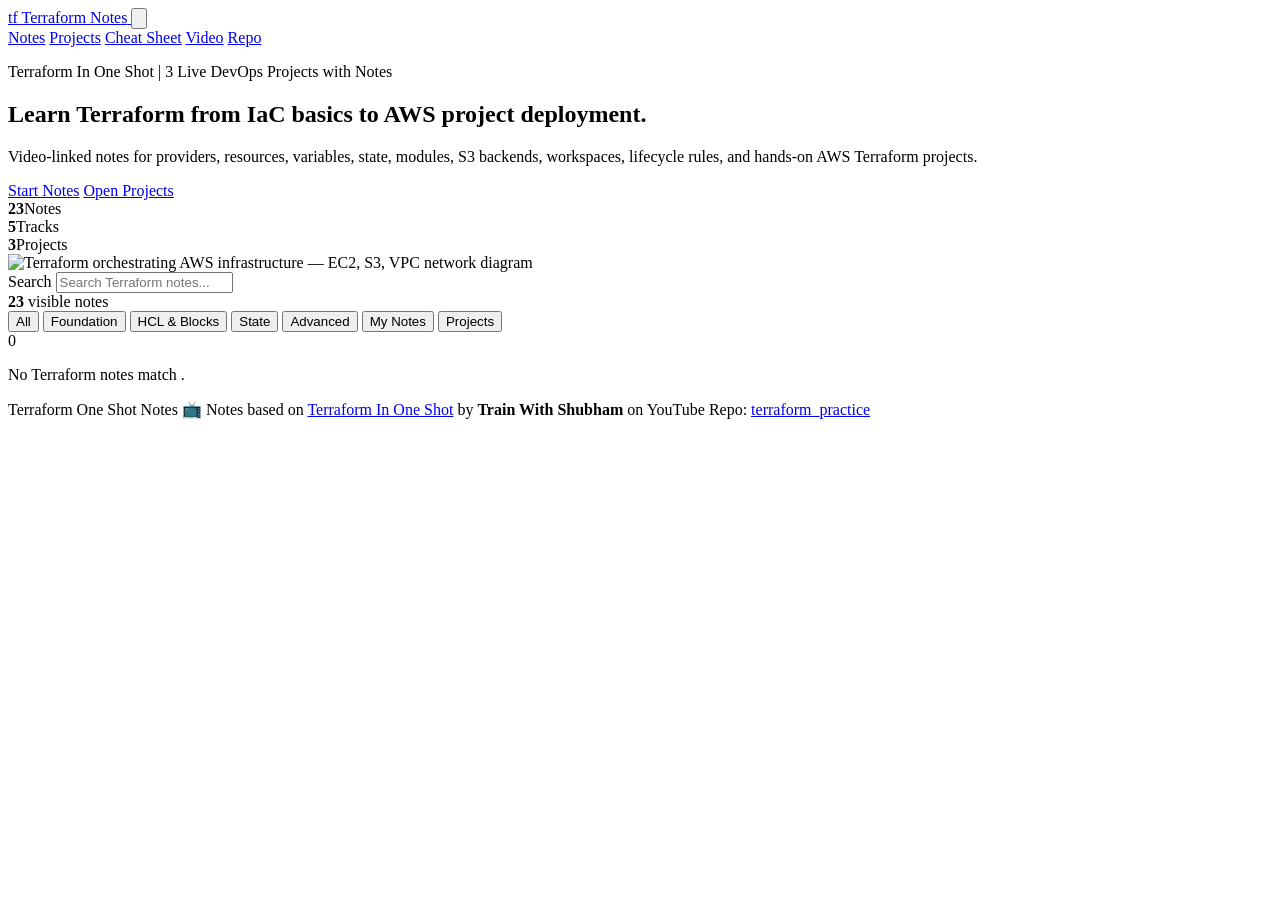
==== commit 873fbc22: "feat: add mynotes category and implement new documentation notes on Terraform fundamentals" ====
--- a/index.html
+++ b/index.html
@@ -1,1292 +1,93 @@
 <!DOCTYPE html>
 <html lang="en">
 <head>
-<meta charset="UTF-8">
-<meta name="viewport" content="width=device-width, initial-scale=1.0">
-<title>Terraform Notes — One Shot Hindi</title>
-<link rel="preconnect" href="https://fonts.googleapis.com">
-<link href="https://fonts.googleapis.com/css2?family=JetBrains+Mono:wght@400;600&family=Syne:wght@400;600;700&display=swap" rel="stylesheet">
-<style>
-  :root {
-    --bg: #0d0f14;
-    --surface: #161920;
-    --surface2: #1e2230;
-    --border: #2a2f3e;
-    --accent: #7c6cfc;
-    --accent2: #3ecf8e;
-    --accent3: #f97316;
-    --text: #e8eaf0;
-    --text2: #9ba3b8;
-    --text3: #5a6278;
-    --code-bg: #0a0c10;
-  }
-
-  * { box-sizing: border-box; margin: 0; padding: 0; }
-
-  body {
-    background: var(--bg);
-    color: var(--text);
-    font-family: 'Syne', sans-serif;
-    font-size: 15px;
-    line-height: 1.7;
-    min-height: 100vh;
-  }
-
-  /* ── SIDEBAR ── */
-  .layout { display: flex; min-height: 100vh; }
-
-  nav {
-    width: 260px;
-    flex-shrink: 0;
-    background: var(--surface);
-    border-right: 1px solid var(--border);
-    position: fixed;
-    top: 0; left: 0;
-    height: 100vh;
-    overflow-y: auto;
-    padding: 0 0 2rem;
-    z-index: 100;
-  }
-
-  .nav-brand {
-    padding: 1.25rem 1.25rem 1rem;
-    border-bottom: 1px solid var(--border);
-    margin-bottom: 0.75rem;
-  }
-  .nav-brand h1 {
-    font-size: 13px;
-    font-weight: 600;
-    color: var(--accent);
-    letter-spacing: 0.1em;
-    text-transform: uppercase;
-    margin-bottom: 2px;
-  }
-  .nav-brand p {
-    font-size: 11px;
-    color: var(--text3);
-    font-family: 'JetBrains Mono', monospace;
-  }
-
-  .nav-section { padding: 0.25rem 0; }
-  .nav-section-title {
-    font-size: 10px;
-    font-weight: 600;
-    text-transform: uppercase;
-    letter-spacing: 0.12em;
-    color: var(--text3);
-    padding: 0.6rem 1.25rem 0.3rem;
-  }
-  nav a {
-    display: flex;
-    align-items: center;
-    gap: 8px;
-    padding: 0.45rem 1.25rem;
-    color: var(--text2);
-    text-decoration: none;
-    font-size: 13.5px;
-    border-left: 2px solid transparent;
-    transition: all 0.15s;
-  }
-  nav a:hover, nav a.active {
-    color: var(--text);
-    background: var(--surface2);
-    border-left-color: var(--accent);
-  }
-  nav a .dot {
-    width: 6px; height: 6px;
-    border-radius: 50%;
-    background: var(--border);
-    flex-shrink: 0;
-  }
-  nav a:hover .dot, nav a.active .dot { background: var(--accent); }
-
-  /* ── MAIN ── */
-  main {
-    margin-left: 260px;
-    flex: 1;
-    max-width: 820px;
-    padding: 2.5rem 2rem 4rem;
-  }
-
-  /* ── HEADER BANNER ── */
-  .header-banner {
-    background: linear-gradient(135deg, #1a1535 0%, #0f1a2e 60%, #0d1a10 100%);
-    border: 1px solid var(--border);
-    border-radius: 12px;
-    padding: 2rem;
-    margin-bottom: 2.5rem;
-    display: flex;
-    gap: 1.5rem;
-    align-items: flex-start;
-    position: relative;
-    overflow: hidden;
-  }
-  .header-banner::before {
-    content: '';
-    position: absolute;
-    top: -40px; right: -40px;
-    width: 200px; height: 200px;
-    background: radial-gradient(circle, rgba(124,108,252,0.12) 0%, transparent 70%);
-    pointer-events: none;
-  }
-  .header-yt {
-    background: #ff2020;
-    border-radius: 8px;
-    width: 48px; height: 48px;
-    display: flex; align-items: center; justify-content: center;
-    flex-shrink: 0;
-    font-size: 20px;
-    color: white;
-  }
-  .header-info h2 { font-size: 17px; font-weight: 600; margin-bottom: 4px; }
-  .header-info p { font-size: 13px; color: var(--text2); line-height: 1.5; }
-  .header-meta {
-    display: flex; gap: 1rem; margin-top: 10px; flex-wrap: wrap;
-  }
-  .badge {
-    font-size: 11px; font-weight: 600;
-    padding: 3px 10px; border-radius: 20px;
-    font-family: 'JetBrains Mono', monospace;
-  }
-  .badge-purple { background: rgba(124,108,252,0.15); color: #a89ff8; border: 1px solid rgba(124,108,252,0.3); }
-  .badge-green  { background: rgba(62,207,142,0.12); color: #5de3a8; border: 1px solid rgba(62,207,142,0.25); }
-  .badge-orange { background: rgba(249,115,22,0.12); color: #f99557; border: 1px solid rgba(249,115,22,0.25); }
-
-  /* ── SECTIONS ── */
-  section {
-    margin-bottom: 3rem;
-    scroll-margin-top: 1.5rem;
-  }
-  .section-header {
-    display: flex; align-items: center; gap: 10px;
-    margin-bottom: 1.25rem;
-    padding-bottom: 0.75rem;
-    border-bottom: 1px solid var(--border);
-  }
-  .section-number {
-    font-family: 'JetBrains Mono', monospace;
-    font-size: 11px;
-    color: var(--text3);
-    padding: 2px 6px;
-    background: var(--surface2);
-    border-radius: 4px;
-  }
-  .section-header h2 {
-    font-size: 18px;
-    font-weight: 600;
-    color: var(--text);
-  }
-
-  /* ── CARDS ── */
-  .card {
-    background: var(--surface);
-    border: 1px solid var(--border);
-    border-radius: 10px;
-    padding: 1.25rem;
-    margin-bottom: 1rem;
-  }
-  .card-title {
-    font-size: 13px;
-    font-weight: 600;
-    color: var(--accent);
-    margin-bottom: 0.5rem;
-    font-family: 'JetBrains Mono', monospace;
-    letter-spacing: 0.04em;
-    text-transform: uppercase;
-  }
-  .card p { color: var(--text2); font-size: 14px; }
-
-  /* ── GRID CARDS ── */
-  .grid-2 {
-    display: grid;
-    grid-template-columns: repeat(auto-fit, minmax(200px, 1fr));
-    gap: 0.75rem;
-    margin-bottom: 1rem;
-  }
-  .mini-card {
-    background: var(--surface2);
-    border: 1px solid var(--border);
-    border-radius: 8px;
-    padding: 1rem;
-  }
-  .mini-card h4 {
-    font-size: 13px;
-    font-weight: 600;
-    color: var(--accent2);
-    margin-bottom: 4px;
-  }
-  .mini-card p { font-size: 13px; color: var(--text2); }
-
-  /* ── CODE BLOCKS ── */
-  pre {
-    background: var(--code-bg);
-    border: 1px solid var(--border);
-    border-radius: 8px;
-    padding: 1rem 1.25rem;
-    overflow-x: auto;
-    margin: 0.75rem 0;
-    position: relative;
-  }
-  pre .label {
-    position: absolute;
-    top: 0.5rem; right: 0.75rem;
-    font-size: 10px;
-    color: var(--text3);
-    font-family: 'JetBrains Mono', monospace;
-    text-transform: uppercase;
-    letter-spacing: 0.08em;
-  }
-  code {
-    font-family: 'JetBrains Mono', monospace;
-    font-size: 13px;
-    color: #c9d1e0;
-    line-height: 1.7;
-  }
-  .kw { color: #7c6cfc; }
-  .str { color: #3ecf8e; }
-  .cmt { color: #4a5268; font-style: italic; }
-  .val { color: #f97316; }
-  .fn  { color: #61d4ff; }
-
-  /* ── FLOW STEPS ── */
-  .flow {
-    display: flex;
-    flex-direction: column;
-    gap: 0;
-    margin: 0.75rem 0 1rem;
-  }
-  .flow-item {
-    display: flex;
-    align-items: flex-start;
-    gap: 0;
-  }
-  .flow-track {
-    display: flex;
-    flex-direction: column;
-    align-items: center;
-    width: 36px;
-    flex-shrink: 0;
-  }
-  .flow-dot {
-    width: 28px; height: 28px;
-    border-radius: 50%;
-    background: var(--accent);
-    display: flex; align-items: center; justify-content: center;
-    font-size: 12px;
-    font-weight: 600;
-    color: white;
-    flex-shrink: 0;
-    font-family: 'JetBrains Mono', monospace;
-  }
-  .flow-line {
-    width: 2px;
-    flex: 1;
-    min-height: 20px;
-    background: var(--border);
-    margin: 2px 0;
-  }
-  .flow-content {
-    flex: 1;
-    padding: 3px 0 18px 14px;
-  }
-  .flow-content h4 {
-    font-size: 14px;
-    font-weight: 600;
-    color: var(--text);
-    margin-bottom: 2px;
-  }
-  .flow-content p {
-    font-size: 13px;
-    color: var(--text2);
-  }
-  .flow-content code {
-    background: var(--surface2);
-    padding: 1px 6px;
-    border-radius: 4px;
-    font-size: 12px;
-    color: var(--accent2);
-  }
-
-  /* ── COMPARISON TABLE ── */
-  table {
-    width: 100%;
-    border-collapse: collapse;
-    margin: 0.75rem 0;
-    font-size: 13.5px;
-  }
-  th {
-    background: var(--surface2);
-    color: var(--text2);
-    font-weight: 600;
-    text-align: left;
-    padding: 0.6rem 1rem;
-    font-size: 12px;
-    text-transform: uppercase;
-    letter-spacing: 0.05em;
-    border-bottom: 1px solid var(--border);
-  }
-  td {
-    padding: 0.65rem 1rem;
-    border-bottom: 1px solid var(--border);
-    color: var(--text2);
-    vertical-align: top;
-  }
-  tr:hover td { background: rgba(255,255,255,0.02); }
-  td:first-child { color: var(--text); font-weight: 500; font-family: 'JetBrains Mono', monospace; font-size: 12.5px; }
-
-  /* ── NOTE CALLOUT ── */
-  .callout {
-    border-left: 3px solid var(--accent);
-    background: rgba(124,108,252,0.07);
-    border-radius: 0 8px 8px 0;
-    padding: 0.85rem 1rem;
-    margin: 0.75rem 0;
-    font-size: 13.5px;
-    color: var(--text2);
-  }
-  .callout.warn {
-    border-color: var(--accent3);
-    background: rgba(249,115,22,0.07);
-  }
-  .callout.success {
-    border-color: var(--accent2);
-    background: rgba(62,207,142,0.07);
-  }
-  .callout strong { color: var(--text); }
-
-  /* ── INLINE CODE ── */
-  p code, li code {
-    background: var(--surface2);
-    padding: 1px 5px;
-    border-radius: 4px;
-    font-size: 12.5px;
-    color: var(--accent2);
-    font-family: 'JetBrains Mono', monospace;
-  }
-
-  /* ── LISTS ── */
-  ul, ol {
-    padding-left: 1.25rem;
-    color: var(--text2);
-    font-size: 14px;
-  }
-  li { margin-bottom: 4px; }
-  li strong { color: var(--text); }
-
-  /* ── REPO LINK ── */
-  .repo-link {
-    display: inline-flex;
-    align-items: center;
-    gap: 8px;
-    background: var(--surface2);
-    border: 1px solid var(--border);
-    border-radius: 8px;
-    padding: 0.6rem 1rem;
-    font-size: 13px;
-    color: var(--text2);
-    text-decoration: none;
-    margin-top: 0.75rem;
-    font-family: 'JetBrains Mono', monospace;
-    transition: all 0.15s;
-  }
-  .repo-link:hover { border-color: var(--accent); color: var(--text); }
-  .repo-link svg { color: var(--accent2); }
-
-  /* ── PROJECT CARDS ── */
-  .project-card {
-    background: var(--surface);
-    border: 1px solid var(--border);
-    border-radius: 10px;
-    padding: 1.25rem;
-    margin-bottom: 1rem;
-  }
-  .project-card:hover { border-color: var(--accent); }
-  .project-num {
-    font-family: 'JetBrains Mono', monospace;
-    font-size: 10px;
-    letter-spacing: 0.1em;
-    text-transform: uppercase;
-    color: var(--accent);
-    margin-bottom: 6px;
-  }
-  .project-card h3 {
-    font-size: 15px;
-    font-weight: 600;
-    color: var(--text);
-    margin-bottom: 8px;
-  }
-  .project-card p { font-size: 13.5px; color: var(--text2); margin-bottom: 10px; }
-  .tag {
-    display: inline-block;
-    font-size: 11px;
-    padding: 2px 8px;
-    border-radius: 20px;
-    margin-right: 4px;
-    font-family: 'JetBrains Mono', monospace;
-    background: var(--surface2);
-    color: var(--text3);
-    border: 1px solid var(--border);
-  }
-
-  /* ── SCROLLBAR ── */
-  ::-webkit-scrollbar { width: 6px; }
-  ::-webkit-scrollbar-track { background: transparent; }
-  ::-webkit-scrollbar-thumb { background: var(--border); border-radius: 3px; }
-
-  /* ── RESPONSIVE ── */
-  @media (max-width: 700px) {
-    nav { width: 100%; height: auto; position: static; overflow: visible; }
-    main { margin-left: 0; padding: 1.25rem 1rem 3rem; }
-    .layout { flex-direction: column; }
-  }
-</style>
+  <meta charset="UTF-8">
+  <meta name="viewport" content="width=device-width, initial-scale=1.0">
+  <title>Terraform Notes | One Shot Hindi</title>
+  <meta name="description" content="Multipage Terraform notes for Terraform In One Shot with 3 live DevOps projects.">
+  <link rel="preconnect" href="https://fonts.googleapis.com">
+  <link rel="preconnect" href="https://fonts.gstatic.com" crossorigin>
+  <link href="https://fonts.googleapis.com/css2?family=DM+Sans:wght@400;500;600;700&family=Space+Mono:wght@400;700&display=swap" rel="stylesheet">
+  <link rel="icon" href="assets/favicon.svg" type="image/svg+xml">
+  <link rel="stylesheet" href="assets/css/site.css">
 </head>
 <body>
+  <header class="site-header">
+    <a class="brand" href="index.html" aria-label="Terraform Notes home">
+      <span class="brand-mark">tf</span>
+      <span>Terraform Notes</span>
+    </a>
+    <button class="nav-toggle" id="navToggle" aria-label="Toggle navigation" aria-expanded="false" aria-controls="siteNav">
+      <svg viewBox="0 0 18 18" aria-hidden="true">
+        <line x1="1" y1="4" x2="17" y2="4"/>
+        <line x1="1" y1="9" x2="17" y2="9"/>
+        <line x1="1" y1="14" x2="17" y2="14"/>
+      </svg>
+    </button>
+    <nav class="site-nav" id="siteNav" aria-label="Primary navigation">
+      <a class="active" href="index.html">Notes</a>
+      <a href="projects.html">Projects</a>
+      <a href="cheat-sheet.html">Cheat Sheet</a>
+      <a href="https://www.youtube.com/watch?v=S9mohJI_R34" target="_blank" rel="noreferrer">Video</a>
+      <a href="https://github.com/itspriyanshuks17/terraform_practice" target="_blank" rel="noreferrer">Repo</a>
+    </nav>
+  </header>
 
-<div class="layout">
-
-<!-- SIDEBAR -->
-<nav>
-  <div class="nav-brand">
-    <h1>Terraform Notes</h1>
-    <p>One Shot · Hindi · 2025</p>
-  </div>
-
-  <div class="nav-section">
-    <div class="nav-section-title">Getting Started</div>
-    <a href="#intro"><span class="dot"></span>What is Terraform?</a>
-    <a href="#iac"><span class="dot"></span>IaC Concepts</a>
-    <a href="#install"><span class="dot"></span>Installation & Setup</a>
-  </div>
-
-  <div class="nav-section">
-    <div class="nav-section-title">Core Concepts</div>
-    <a href="#hcl"><span class="dot"></span>HCL Syntax</a>
-    <a href="#providers"><span class="dot"></span>Providers</a>
-    <a href="#resources"><span class="dot"></span>Resources</a>
-    <a href="#variables"><span class="dot"></span>Variables & Outputs</a>
-    <a href="#state"><span class="dot"></span>State Management</a>
-  </div>
-
-  <div class="nav-section">
-    <div class="nav-section-title">Advanced Topics</div>
-    <a href="#modules"><span class="dot"></span>Modules</a>
-    <a href="#datasources"><span class="dot"></span>Data Sources</a>
-    <a href="#workspace"><span class="dot"></span>Workspaces</a>
-    <a href="#remote-state"><span class="dot"></span>Remote State (S3)</a>
-    <a href="#lifecycle"><span class="dot"></span>Lifecycle Rules</a>
-  </div>
-
-  <div class="nav-section">
-    <div class="nav-section-title">Commands</div>
-    <a href="#commands"><span class="dot"></span>CLI Reference</a>
-  </div>
-
-  <div class="nav-section">
-    <div class="nav-section-title">Projects</div>
-    <a href="#project1"><span class="dot"></span>Project 1 · EC2 + S3</a>
-    <a href="#project2"><span class="dot"></span>Project 2 · VPC + Infra</a>
-    <a href="#project3"><span class="dot"></span>Project 3 · Modules Reuse</a>
-  </div>
-
-  <div class="nav-section">
-    <div class="nav-section-title">Reference</div>
-    <a href="#bestpractices"><span class="dot"></span>Best Practices</a>
-    <a href="#resources-links"><span class="dot"></span>Links & Repo</a>
-  </div>
-</nav>
-
-<!-- MAIN CONTENT -->
-<main>
-
-  <!-- HEADER BANNER -->
-  <div class="header-banner">
-    <div class="header-yt">▶</div>
-    <div class="header-info">
-      <h2>Terraform In One Shot | 3 Live DevOps Projects</h2>
-      <p>Comprehensive notes covering IaC fundamentals, HCL syntax, state management, modules, and three hands-on AWS projects — all in Hindi.</p>
-      <div class="header-meta">
-        <span class="badge badge-purple">Hindi</span>
-        <span class="badge badge-green">AWS Provider</span>
-        <span class="badge badge-orange">3 Projects</span>
-        <span class="badge badge-purple">Beginners → Advanced</span>
+  <section class="hero">
+    <div class="hero-copy">
+      <p class="eyebrow">Terraform In One Shot | 3 Live DevOps Projects with Notes</p>
+      <h1>Learn Terraform from IaC basics to AWS project deployment.</h1>
+      <p class="hero-sub">
+        Video-linked notes for providers, resources, variables, state, modules, S3 backends, workspaces, lifecycle rules, and hands-on AWS Terraform projects.
+      </p>
+      <div class="hero-actions">
+        <a class="btn primary" href="note.html?id=intro">Start Notes</a>
+        <a class="btn" href="projects.html">Open Projects</a>
+      </div>
+      <div class="hero-stats" aria-label="Site statistics">
+        <div><strong id="statNotes">23</strong><span>Notes</span></div>
+        <div><strong>5</strong><span>Tracks</span></div>
+        <div><strong>3</strong><span>Projects</span></div>
       </div>
     </div>
-  </div>
-
-  <!-- ═══════════════════════════════ SECTION: INTRO ═══ -->
-  <section id="intro">
-    <div class="section-header">
-      <span class="section-number">01</span>
-      <h2>What is Terraform?</h2>
-    </div>
-    <p style="color:var(--text2); font-size:14px; margin-bottom:1rem;">Terraform is an open-source <strong style="color:var(--text)">Infrastructure as Code (IaC)</strong> tool developed by HashiCorp. It lets you define, provision, and manage cloud infrastructure using declarative configuration files instead of manual clicks in a cloud console.</p>
-
-    <div class="grid-2">
-      <div class="mini-card">
-        <h4>Declarative</h4>
-        <p>You describe <em>what</em> you want, not how to get there. Terraform figures out the steps.</p>
-      </div>
-      <div class="mini-card">
-        <h4>Cloud-agnostic</h4>
-        <p>Supports AWS, Azure, GCP, Kubernetes, GitHub, and 3,000+ providers.</p>
-      </div>
-      <div class="mini-card">
-        <h4>Idempotent</h4>
-        <p>Running the same config multiple times produces the same result — no duplicate resources.</p>
-      </div>
-      <div class="mini-card">
-        <h4>State-aware</h4>
-        <p>Tracks the current state of your infra in a <code>.tfstate</code> file for accurate change detection.</p>
-      </div>
-    </div>
-
-    <div class="callout">
-      <strong>Why Terraform over clicking in the AWS Console?</strong> — Version control your infra, collaborate with teams, reproduce environments, audit changes, and automate deployments in CI/CD pipelines.
+    <div class="hero-illustration" aria-hidden="true">
+      <img src="assets/hero-illustration.png" alt="Terraform orchestrating AWS infrastructure — EC2, S3, VPC network diagram">
     </div>
   </section>
 
-  <!-- ═══════════════════════════════ SECTION: IaC ═══ -->
-  <section id="iac">
-    <div class="section-header">
-      <span class="section-number">02</span>
-      <h2>IaC Concepts</h2>
-    </div>
-
-    <table>
-      <tr><th>Concept</th><th>Description</th></tr>
-      <tr><td>IaC</td><td>Managing infrastructure through machine-readable definition files instead of manual processes</td></tr>
-      <tr><td>Declarative</td><td>Specify desired end state; tool determines how to achieve it (Terraform, CloudFormation)</td></tr>
-      <tr><td>Imperative</td><td>Specify each step explicitly (Ansible, Bash scripts)</td></tr>
-      <tr><td>Desired State</td><td>What you declare in <code>.tf</code> files — what infra should look like</td></tr>
-      <tr><td>Current State</td><td>What actually exists in the cloud right now (tracked by state file)</td></tr>
-      <tr><td>Drift</td><td>When current state diverges from desired state (e.g., someone manually changed something)</td></tr>
-    </table>
+  <section class="toolbar" aria-label="Notes search and filters">
+    <label class="search-box" for="searchInput">
+      <span>Search</span>
+      <input id="searchInput" type="search" placeholder="Search Terraform notes..." autocomplete="off">
+    </label>
+    <div class="visible-count"><strong id="visibleCount">23</strong> visible notes</div>
   </section>
 
-  <!-- ═══════════════════════════════ SECTION: INSTALL ═══ -->
-  <section id="install">
-    <div class="section-header">
-      <span class="section-number">03</span>
-      <h2>Installation &amp; Setup</h2>
-    </div>
+  <div class="filter-bar" id="filterBar" aria-label="Note category filters">
+    <button class="filter-btn active" data-cat="all">All</button>
+    <button class="filter-btn" data-cat="foundation">Foundation</button>
+    <button class="filter-btn" data-cat="language">HCL & Blocks</button>
+    <button class="filter-btn" data-cat="state">State</button>
+    <button class="filter-btn" data-cat="advanced">Advanced</button>
+    <button class="filter-btn" data-cat="mynotes">My Notes</button>
+    <button class="filter-btn" data-cat="projects">Projects</button>
+  </div>
 
-    <div class="card">
-      <div class="card-title">Ubuntu / Debian</div>
-      <pre><code><span class="cmt"># Add HashiCorp GPG key and repo</span>
-wget -O- https://apt.releases.hashicorp.com/gpg | gpg --dearmor | \
-  sudo tee /usr/share/keyrings/hashicorp-archive-keyring.gpg
+  <main class="catalog" id="notesCatalog" aria-live="polite"></main>
 
-echo "deb [signed-by=/usr/share/keyrings/hashicorp-archive-keyring.gpg] \
-  https://apt.releases.hashicorp.com $(lsb_release -cs) main" | \
-  sudo tee /etc/apt/sources.list.d/hashicorp.list
+  <div class="no-results" id="noResults">
+    <div class="empty-mark">0</div>
+    <p>No Terraform notes match <strong id="noResultsQuery"></strong>.</p>
+  </div>
 
-sudo apt update && sudo apt install terraform
+  <footer class="site-footer">
+    <span>Terraform One Shot Notes</span>
+    <span class="footer-credit">📺 Notes based on <a href="https://www.youtube.com/watch?v=S9mohJI_R34" target="_blank" rel="noreferrer">Terraform In One Shot</a> by <strong>Train With Shubham</strong> on YouTube</span>
+    <span>Repo: <a href="https://github.com/itspriyanshuks17/terraform_practice" target="_blank" rel="noreferrer">terraform_practice</a></span>
+  </footer>
 
-<span class="cmt"># Verify</span>
-terraform version</code></pre>
-    </div>
-
-    <div class="card">
-      <div class="card-title">AWS Credentials Setup</div>
-      <pre><code><span class="cmt"># Configure AWS CLI (needed by Terraform AWS provider)</span>
-aws configure
-<span class="cmt"># Enter: Access Key ID, Secret Access Key, Region, Output format</span>
-
-<span class="cmt"># Or export as environment variables</span>
-export AWS_ACCESS_KEY_ID="your-key"
-export AWS_SECRET_ACCESS_KEY="your-secret"
-export AWS_DEFAULT_REGION="ap-south-1"</code></pre>
-    </div>
-  </section>
-
-  <!-- ═══════════════════════════════ SECTION: HCL ═══ -->
-  <section id="hcl">
-    <div class="section-header">
-      <span class="section-number">04</span>
-      <h2>HCL Syntax</h2>
-    </div>
-
-    <p style="color:var(--text2); font-size:14px; margin-bottom:1rem;">HCL (HashiCorp Configuration Language) is the language Terraform configs are written in. It is human-readable, declarative, and supports comments, variables, and expressions.</p>
-
-    <div class="card">
-      <div class="card-title">Basic HCL Structure</div>
-      <pre><code><span class="cmt"># Block type "resource", type "aws_instance", name "web"</span>
-<span class="kw">resource</span> <span class="str">"aws_instance"</span> <span class="str">"web"</span> {
-  ami           = <span class="str">"ami-0c55b159cbfafe1f0"</span>   <span class="cmt"># argument = value</span>
-  instance_type = <span class="str">"t2.micro"</span>
-
-  tags = {
-    Name = <span class="str">"MyServer"</span>
-    Env  = <span class="str">"dev"</span>
-  }
-}</code></pre>
-    </div>
-
-    <table>
-      <tr><th>Component</th><th>Description</th><th>Example</th></tr>
-      <tr><td>Block</td><td>Top-level construct that defines config</td><td><code>resource {}</code>, <code>provider {}</code>, <code>variable {}</code></td></tr>
-      <tr><td>Argument</td><td>Key-value pair inside a block</td><td><code>instance_type = "t2.micro"</code></td></tr>
-      <tr><td>Expression</td><td>Dynamic value (reference, function call)</td><td><code>var.region</code>, <code>aws_instance.web.id</code></td></tr>
-      <tr><td>Interpolation</td><td>Embed expressions in strings</td><td><code>"server-${var.env}"</code></td></tr>
-      <tr><td>Comment</td><td>Single or multi-line</td><td><code># inline</code> or <code>/* block */</code></td></tr>
-    </table>
-  </section>
-
-  <!-- ═══════════════════════════════ SECTION: PROVIDERS ═══ -->
-  <section id="providers">
-    <div class="section-header">
-      <span class="section-number">05</span>
-      <h2>Providers</h2>
-    </div>
-
-    <p style="color:var(--text2); font-size:14px; margin-bottom:1rem;">Providers are plugins that translate Terraform configurations into API calls for a specific platform (AWS, Azure, GCP, etc.).</p>
-
-    <div class="card">
-      <div class="card-title">Configuring the AWS Provider</div>
-      <pre><code><span class="kw">terraform</span> {
-  required_providers {
-    aws = {
-      source  = <span class="str">"hashicorp/aws"</span>
-      version = <span class="str">"~> 5.0"</span>    <span class="cmt"># ~ means >= 5.0 and < 6.0</span>
-    }
-  }
-  required_version = <span class="str">">= 1.3"</span>
-}
-
-<span class="kw">provider</span> <span class="str">"aws"</span> {
-  region = <span class="str">"ap-south-1"</span>    <span class="cmt"># Mumbai region</span>
-  <span class="cmt"># Credentials come from env vars or ~/.aws/credentials</span>
-}</code></pre>
-    </div>
-
-    <div class="callout">
-      <strong>terraform init</strong> downloads the provider plugin specified in the config. Always run it first in a new project.
-    </div>
-  </section>
-
-  <!-- ═══════════════════════════════ SECTION: RESOURCES ═══ -->
-  <section id="resources">
-    <div class="section-header">
-      <span class="section-number">06</span>
-      <h2>Resources</h2>
-    </div>
-
-    <p style="color:var(--text2); font-size:14px; margin-bottom:1rem;">Resources are the core building blocks — they represent cloud infrastructure objects (EC2 instances, S3 buckets, VPCs, etc.).</p>
-
-    <div class="card">
-      <div class="card-title">Common AWS Resources</div>
-      <pre><code><span class="cmt"># EC2 Instance</span>
-<span class="kw">resource</span> <span class="str">"aws_instance"</span> <span class="str">"app"</span> {
-  ami           = <span class="str">"ami-0f5ee92e2d63afc18"</span>
-  instance_type = <span class="str">"t2.micro"</span>
-  key_name      = <span class="str">"my-key"</span>
-  tags = { Name = <span class="str">"app-server"</span> }
-}
-
-<span class="cmt"># S3 Bucket</span>
-<span class="kw">resource</span> <span class="str">"aws_s3_bucket"</span> <span class="str">"data"</span> {
-  bucket = <span class="str">"my-terraform-demo-bucket-2025"</span>
-  tags   = { Environment = <span class="str">"dev"</span> }
-}
-
-<span class="cmt"># Security Group</span>
-<span class="kw">resource</span> <span class="str">"aws_security_group"</span> <span class="str">"web"</span> {
-  name = <span class="str">"allow-http-ssh"</span>
-  ingress {
-    from_port   = <span class="val">80</span>
-    to_port     = <span class="val">80</span>
-    protocol    = <span class="str">"tcp"</span>
-    cidr_blocks = [<span class="str">"0.0.0.0/0"</span>]
-  }
-  egress {
-    from_port   = <span class="val">0</span>
-    to_port     = <span class="val">0</span>
-    protocol    = <span class="str">"-1"</span>
-    cidr_blocks = [<span class="str">"0.0.0.0/0"</span>]
-  }
-}</code></pre>
-    </div>
-
-    <div class="callout">
-      Reference another resource's attribute using <strong>resource_type.resource_name.attribute</strong>: e.g., <code>aws_instance.app.id</code> or <code>aws_vpc.main.id</code>. Terraform builds a dependency graph automatically.
-    </div>
-  </section>
-
-  <!-- ═══════════════════════════════ SECTION: VARIABLES ═══ -->
-  <section id="variables">
-    <div class="section-header">
-      <span class="section-number">07</span>
-      <h2>Variables &amp; Outputs</h2>
-    </div>
-
-    <div class="card">
-      <div class="card-title">Input Variables (variables.tf)</div>
-      <pre><code><span class="kw">variable</span> <span class="str">"instance_type"</span> {
-  type        = <span class="fn">string</span>
-  default     = <span class="str">"t2.micro"</span>
-  description = <span class="str">"EC2 instance type"</span>
-}
-
-<span class="kw">variable</span> <span class="str">"environment"</span> {
-  type    = <span class="fn">string</span>
-  <span class="cmt"># No default → user must provide a value</span>
-}
-
-<span class="kw">variable</span> <span class="str">"allowed_ports"</span> {
-  type    = <span class="fn">list</span>(<span class="fn">number</span>)
-  default = [<span class="val">22</span>, <span class="val">80</span>, <span class="val">443</span>]
-}
-
-<span class="cmt"># Usage in main.tf</span>
-instance_type = var.instance_type</code></pre>
-    </div>
-
-    <div class="card">
-      <div class="card-title">Passing Variable Values</div>
-      <pre><code><span class="cmt"># Method 1: terraform.tfvars file (auto-loaded)</span>
-instance_type = "t3.small"
-environment   = "prod"
-
-<span class="cmt"># Method 2: CLI flag</span>
-terraform apply -var="environment=staging"
-
-<span class="cmt"># Method 3: Environment variable</span>
-export TF_VAR_environment=staging</code></pre>
-    </div>
-
-    <div class="card">
-      <div class="card-title">Local Values &amp; Outputs</div>
-      <pre><code><span class="cmt"># locals.tf — reusable computed values</span>
-<span class="kw">locals</span> {
-  common_tags = {
-    Project     = <span class="str">"MyApp"</span>
-    Environment = var.environment
-    ManagedBy   = <span class="str">"Terraform"</span>
-  }
-  name_prefix = <span class="str">"${var.environment}-${var.project}"</span>
-}
-
-<span class="cmt"># outputs.tf — expose values after apply</span>
-<span class="kw">output</span> <span class="str">"instance_public_ip"</span> {
-  value       = aws_instance.app.public_ip
-  description = <span class="str">"Public IP of the EC2 instance"</span>
-}</code></pre>
-    </div>
-  </section>
-
-  <!-- ═══════════════════════════════ SECTION: STATE ═══ -->
-  <section id="state">
-    <div class="section-header">
-      <span class="section-number">08</span>
-      <h2>State Management</h2>
-    </div>
-
-    <p style="color:var(--text2); font-size:14px; margin-bottom:1rem;">The state file (<code>terraform.tfstate</code>) is how Terraform tracks what infrastructure it has created. It maps your config to real-world resources.</p>
-
-    <div class="grid-2">
-      <div class="mini-card">
-        <h4>terraform.tfstate</h4>
-        <p>JSON file auto-generated after <code>apply</code>. Contains resource IDs, attributes, dependencies.</p>
-      </div>
-      <div class="mini-card">
-        <h4>terraform.tfstate.backup</h4>
-        <p>Previous state saved before each operation. Used for rollback reference.</p>
-      </div>
-    </div>
-
-    <div class="callout warn">
-      <strong>Never manually edit</strong> the state file! Use <code>terraform state</code> commands instead. Corruption can cause Terraform to lose track of your infra.
-    </div>
-
-    <div class="card">
-      <div class="card-title">State Commands</div>
-      <pre><code>terraform state list              <span class="cmt"># list all resources in state</span>
-terraform state show aws_instance.app  <span class="cmt"># show resource details</span>
-terraform state rm aws_instance.app    <span class="cmt"># remove from state (doesn't destroy resource)</span>
-terraform state mv old.resource new.resource  <span class="cmt"># rename/move</span>
-terraform import aws_instance.app i-1234567  <span class="cmt"># import existing resource</span></code></pre>
-    </div>
-  </section>
-
-  <!-- ═══════════════════════════════ SECTION: MODULES ═══ -->
-  <section id="modules">
-    <div class="section-header">
-      <span class="section-number">09</span>
-      <h2>Modules</h2>
-    </div>
-
-    <p style="color:var(--text2); font-size:14px; margin-bottom:1rem;">Modules are reusable packages of Terraform configuration. Think of them as functions — encapsulate related resources, accept inputs, return outputs.</p>
-
-    <div class="card">
-      <div class="card-title">Module Structure</div>
-      <pre><code>modules/
-  ec2-instance/
-    main.tf        <span class="cmt"># resource definitions</span>
-    variables.tf   <span class="cmt"># input variables</span>
-    outputs.tf     <span class="cmt"># exposed values</span></code></pre>
-    </div>
-
-    <div class="card">
-      <div class="card-title">Calling a Module</div>
-      <pre><code><span class="kw">module</span> <span class="str">"web_server"</span> {
-  source        = <span class="str">"./modules/ec2-instance"</span>    <span class="cmt"># local path</span>
-  instance_type = <span class="str">"t2.micro"</span>
-  ami_id        = <span class="str">"ami-0f5ee92e2d63afc18"</span>
-  environment   = <span class="str">"prod"</span>
-}
-
-<span class="cmt"># Using a public Registry module</span>
-<span class="kw">module</span> <span class="str">"vpc"</span> {
-  source  = <span class="str">"terraform-aws-modules/vpc/aws"</span>
-  version = <span class="str">"5.0.0"</span>
-  name    = <span class="str">"my-vpc"</span>
-  cidr    = <span class="str">"10.0.0.0/16"</span>
-}
-
-<span class="cmt"># Reference module outputs</span>
-subnet_id = module.vpc.private_subnets[0]</code></pre>
-    </div>
-  </section>
-
-  <!-- ═══════════════════════════════ SECTION: DATA SOURCES ═══ -->
-  <section id="datasources">
-    <div class="section-header">
-      <span class="section-number">10</span>
-      <h2>Data Sources</h2>
-    </div>
-
-    <p style="color:var(--text2); font-size:14px; margin-bottom:1rem;">Data sources let you query existing infrastructure or external data to use in your config — without managing it through Terraform.</p>
-
-    <div class="card">
-      <div class="card-title">Fetching an Existing AMI</div>
-      <pre><code><span class="kw">data</span> <span class="str">"aws_ami"</span> <span class="str">"ubuntu"</span> {
-  most_recent = <span class="val">true</span>
-  owners      = [<span class="str">"099720109477"</span>]    <span class="cmt"># Canonical</span>
-
-  filter {
-    name   = <span class="str">"name"</span>
-    values = [<span class="str">"ubuntu/images/hvm-ssd/ubuntu-22.04-amd64-server-*"</span>]
-  }
-}
-
-<span class="cmt"># Use it in a resource</span>
-<span class="kw">resource</span> <span class="str">"aws_instance"</span> <span class="str">"web"</span> {
-  ami = data.aws_ami.ubuntu.id
-  instance_type = <span class="str">"t2.micro"</span>
-}</code></pre>
-    </div>
-  </section>
-
-  <!-- ═══════════════════════════════ SECTION: WORKSPACE ═══ -->
-  <section id="workspace">
-    <div class="section-header">
-      <span class="section-number">11</span>
-      <h2>Workspaces</h2>
-    </div>
-
-    <p style="color:var(--text2); font-size:14px; margin-bottom:1rem;">Workspaces let you manage multiple environments (dev, staging, prod) from the same configuration with separate state files.</p>
-
-    <div class="card">
-      <div class="card-title">Workspace Commands</div>
-      <pre><code>terraform workspace list              <span class="cmt"># show all workspaces (* = current)</span>
-terraform workspace new staging       <span class="cmt"># create and switch to "staging"</span>
-terraform workspace select prod       <span class="cmt"># switch to "prod"</span>
-terraform workspace show              <span class="cmt"># show current workspace</span>
-
-<span class="cmt"># Use workspace name in config</span>
-resource <span class="str">"aws_instance"</span> <span class="str">"app"</span> {
-  tags = {
-    Environment = terraform.workspace
-  }
-}</code></pre>
-    </div>
-  </section>
-
-  <!-- ═══════════════════════════════ SECTION: REMOTE STATE ═══ -->
-  <section id="remote-state">
-    <div class="section-header">
-      <span class="section-number">12</span>
-      <h2>Remote State (S3 + DynamoDB)</h2>
-    </div>
-
-    <p style="color:var(--text2); font-size:14px; margin-bottom:1rem;">In teams, store state remotely so everyone works from the same state. DynamoDB provides locking to prevent concurrent modifications.</p>
-
-    <div class="card">
-      <div class="card-title">Backend Configuration</div>
-      <pre><code><span class="kw">terraform</span> {
-  backend <span class="str">"s3"</span> {
-    bucket         = <span class="str">"my-terraform-state-bucket"</span>
-    key            = <span class="str">"prod/terraform.tfstate"</span>
-    region         = <span class="str">"ap-south-1"</span>
-    dynamodb_table = <span class="str">"terraform-lock-table"</span>   <span class="cmt"># for state locking</span>
-    encrypt        = <span class="val">true</span>
-  }
-}</code></pre>
-    </div>
-
-    <div class="card">
-      <div class="card-title">Create the S3 Bucket &amp; DynamoDB Table First</div>
-      <pre><code><span class="cmt"># S3 bucket for state</span>
-<span class="kw">resource</span> <span class="str">"aws_s3_bucket"</span> <span class="str">"tf_state"</span> {
-  bucket = <span class="str">"my-terraform-state-bucket"</span>
-}
-<span class="kw">resource</span> <span class="str">"aws_s3_bucket_versioning"</span> <span class="str">"tf_state"</span> {
-  bucket = aws_s3_bucket.tf_state.id
-  versioning_configuration { status = <span class="str">"Enabled"</span> }
-}
-
-<span class="cmt"># DynamoDB for locking</span>
-<span class="kw">resource</span> <span class="str">"aws_dynamodb_table"</span> <span class="str">"tf_lock"</span> {
-  name         = <span class="str">"terraform-lock-table"</span>
-  billing_mode = <span class="str">"PAY_PER_REQUEST"</span>
-  hash_key     = <span class="str">"LockID"</span>
-  attribute {
-    name = <span class="str">"LockID"</span>
-    type = <span class="str">"S"</span>
-  }
-}</code></pre>
-    </div>
-  </section>
-
-  <!-- ═══════════════════════════════ SECTION: LIFECYCLE ═══ -->
-  <section id="lifecycle">
-    <div class="section-header">
-      <span class="section-number">13</span>
-      <h2>Lifecycle Rules</h2>
-    </div>
-
-    <div class="card">
-      <div class="card-title">lifecycle Block Options</div>
-      <pre><code><span class="kw">resource</span> <span class="str">"aws_instance"</span> <span class="str">"app"</span> {
-  ami           = <span class="str">"ami-12345"</span>
-  instance_type = <span class="str">"t2.micro"</span>
-
-  lifecycle {
-    create_before_destroy = <span class="val">true</span>   <span class="cmt"># create replacement before destroying old</span>
-    prevent_destroy       = <span class="val">true</span>   <span class="cmt"># block accidental terraform destroy</span>
-    ignore_changes        = [tags] <span class="cmt"># ignore tag changes (manual edits won't trigger plan)</span>
-  }
-}</code></pre>
-    </div>
-
-    <table>
-      <tr><th>Option</th><th>When to use</th></tr>
-      <tr><td>create_before_destroy</td><td>Zero-downtime replacements (immutable infra)</td></tr>
-      <tr><td>prevent_destroy</td><td>Production databases, state buckets — anything critical</td></tr>
-      <tr><td>ignore_changes</td><td>When resources are modified outside Terraform (e.g., auto-scaling)</td></tr>
-    </table>
-  </section>
-
-  <!-- ═══════════════════════════════ SECTION: COMMANDS ═══ -->
-  <section id="commands">
-    <div class="section-header">
-      <span class="section-number">14</span>
-      <h2>CLI Reference</h2>
-    </div>
-
-    <div class="flow">
-      <div class="flow-item">
-        <div class="flow-track"><div class="flow-dot">1</div><div class="flow-line"></div></div>
-        <div class="flow-content">
-          <h4>terraform init</h4>
-          <p>Downloads provider plugins, initializes backend, sets up working directory. Run first in any project.</p>
-        </div>
-      </div>
-      <div class="flow-item">
-        <div class="flow-track"><div class="flow-dot">2</div><div class="flow-line"></div></div>
-        <div class="flow-content">
-          <h4>terraform validate</h4>
-          <p>Checks <code>.tf</code> files for syntax errors and configuration validity without accessing cloud APIs.</p>
-        </div>
-      </div>
-      <div class="flow-item">
-        <div class="flow-track"><div class="flow-dot">3</div><div class="flow-line"></div></div>
-        <div class="flow-content">
-          <h4>terraform fmt</h4>
-          <p>Auto-formats all <code>.tf</code> files to standard HCL style. Use <code>-recursive</code> for nested directories.</p>
-        </div>
-      </div>
-      <div class="flow-item">
-        <div class="flow-track"><div class="flow-dot">4</div><div class="flow-line"></div></div>
-        <div class="flow-content">
-          <h4>terraform plan</h4>
-          <p>Shows what will be created, changed, or destroyed. Output uses <code>+</code> (create), <code>~</code> (update), <code>-</code> (destroy). Save with <code>-out=plan.tfplan</code>.</p>
-        </div>
-      </div>
-      <div class="flow-item">
-        <div class="flow-track"><div class="flow-dot">5</div><div class="flow-line"></div></div>
-        <div class="flow-content">
-          <h4>terraform apply</h4>
-          <p>Executes the plan, creates/updates real infrastructure. Use <code>-auto-approve</code> in CI/CD pipelines.</p>
-        </div>
-      </div>
-      <div class="flow-item">
-        <div class="flow-track"><div class="flow-dot">6</div></div>
-        <div class="flow-content">
-          <h4>terraform destroy</h4>
-          <p>Tears down all managed infrastructure. Irreversible — use with caution in prod. Use <code>-target</code> to destroy specific resources.</p>
-        </div>
-      </div>
-    </div>
-
-    <div class="card">
-      <div class="card-title">Other Useful Commands</div>
-      <pre><code>terraform output                    <span class="cmt"># show output values</span>
-terraform output instance_public_ip <span class="cmt"># specific output</span>
-terraform show                      <span class="cmt"># human-readable state</span>
-terraform graph | dot -Tsvg > g.svg <span class="cmt"># visualize dependency graph</span>
-terraform force-unlock LOCK_ID      <span class="cmt"># manually release stuck state lock</span>
-terraform taint aws_instance.app    <span class="cmt"># mark resource for recreation on next apply</span></code></pre>
-    </div>
-  </section>
-
-  <!-- ═══════════════════════════════ PROJECT 1 ═══ -->
-  <section id="project1">
-    <div class="section-header">
-      <span class="section-number">P1</span>
-      <h2>Project 1 — EC2 + S3 Deployment</h2>
-    </div>
-
-    <div class="project-card">
-      <div class="project-num">Project 01 / Beginner</div>
-      <h3>Deploy an EC2 instance with an S3 bucket</h3>
-      <p>Provision a basic AWS infrastructure with a web server EC2 instance, security group, and an S3 bucket for static file storage. Covers provider setup, resource creation, and outputs.</p>
-      <div>
-        <span class="tag">EC2</span>
-        <span class="tag">S3</span>
-        <span class="tag">Security Group</span>
-        <span class="tag">Outputs</span>
-      </div>
-    </div>
-
-    <div class="card">
-      <div class="card-title">main.tf</div>
-      <pre><code><span class="kw">provider</span> <span class="str">"aws"</span> { region = <span class="str">"ap-south-1"</span> }
-
-<span class="kw">resource</span> <span class="str">"aws_instance"</span> <span class="str">"web"</span> {
-  ami                    = <span class="str">"ami-0f5ee92e2d63afc18"</span>
-  instance_type          = var.instance_type
-  vpc_security_group_ids = [aws_security_group.web_sg.id]
-
-  user_data = <span class="str">&lt;&lt;-EOF
-    #!/bin/bash
-    apt-get update -y
-    apt-get install -y nginx
-    systemctl start nginx
-    systemctl enable nginx
-  EOF</span>
-
-  tags = { Name = <span class="str">"terraform-web-server"</span> }
-}
-
-<span class="kw">resource</span> <span class="str">"aws_s3_bucket"</span> <span class="str">"assets"</span> {
-  bucket = <span class="str">"terraform-demo-assets-${random_id.suffix.hex}"</span>
-}
-
-<span class="kw">resource</span> <span class="str">"random_id"</span> <span class="str">"suffix"</span> {
-  byte_length = <span class="val">4</span>
-}</code></pre>
-    </div>
-
-    <div class="callout success">
-      Run order: <code>terraform init</code> → <code>terraform plan</code> → <code>terraform apply</code>. After apply, <code>terraform output</code> to see the EC2 public IP.
-    </div>
-  </section>
-
-  <!-- ═══════════════════════════════ PROJECT 2 ═══ -->
-  <section id="project2">
-    <div class="section-header">
-      <span class="section-number">P2</span>
-      <h2>Project 2 — Custom VPC + Full Infra</h2>
-    </div>
-
-    <div class="project-card">
-      <div class="project-num">Project 02 / Intermediate</div>
-      <h3>Production-ready VPC with public &amp; private subnets</h3>
-      <p>Build a complete networking layer: VPC, Internet Gateway, Route Tables, public subnets, EC2 in public subnet. Introduces resource dependencies and CIDR planning.</p>
-      <div>
-        <span class="tag">VPC</span>
-        <span class="tag">Subnets</span>
-        <span class="tag">IGW</span>
-        <span class="tag">Route Tables</span>
-        <span class="tag">EC2</span>
-      </div>
-    </div>
-
-    <div class="card">
-      <div class="card-title">VPC + Networking (main.tf)</div>
-      <pre><code><span class="kw">resource</span> <span class="str">"aws_vpc"</span> <span class="str">"main"</span> {
-  cidr_block           = <span class="str">"10.0.0.0/16"</span>
-  enable_dns_hostnames = <span class="val">true</span>
-  tags = { Name = <span class="str">"terraform-vpc"</span> }
-}
-
-<span class="kw">resource</span> <span class="str">"aws_internet_gateway"</span> <span class="str">"igw"</span> {
-  vpc_id = aws_vpc.main.id
-  tags   = { Name = <span class="str">"terraform-igw"</span> }
-}
-
-<span class="kw">resource</span> <span class="str">"aws_subnet"</span> <span class="str">"public"</span> {
-  vpc_id                  = aws_vpc.main.id
-  cidr_block              = <span class="str">"10.0.1.0/24"</span>
-  availability_zone       = <span class="str">"ap-south-1a"</span>
-  map_public_ip_on_launch = <span class="val">true</span>
-  tags = { Name = <span class="str">"public-subnet"</span> }
-}
-
-<span class="kw">resource</span> <span class="str">"aws_route_table"</span> <span class="str">"public"</span> {
-  vpc_id = aws_vpc.main.id
-  route {
-    cidr_block = <span class="str">"0.0.0.0/0"</span>
-    gateway_id = aws_internet_gateway.igw.id
-  }
-}
-
-<span class="kw">resource</span> <span class="str">"aws_route_table_association"</span> <span class="str">"public"</span> {
-  subnet_id      = aws_subnet.public.id
-  route_table_id = aws_route_table.public.id
-}</code></pre>
-    </div>
-  </section>
-
-  <!-- ═══════════════════════════════ PROJECT 3 ═══ -->
-  <section id="project3">
-    <div class="section-header">
-      <span class="section-number">P3</span>
-      <h2>Project 3 — Reusable Modules</h2>
-    </div>
-
-    <div class="project-card">
-      <div class="project-num">Project 03 / Advanced</div>
-      <h3>Multi-environment infra using custom modules</h3>
-      <p>Create reusable modules for EC2, VPC, and Security Groups. Deploy multiple environments (dev, staging, prod) from the same codebase by passing different variable files. Demonstrates DRY Terraform architecture.</p>
-      <div>
-        <span class="tag">Modules</span>
-        <span class="tag">tfvars</span>
-        <span class="tag">Multi-env</span>
-        <span class="tag">Remote State</span>
-      </div>
-    </div>
-
-    <div class="card">
-      <div class="card-title">Project Structure</div>
-      <pre><code>terraform-project/
-├── main.tf              <span class="cmt"># calls modules</span>
-├── variables.tf
-├── outputs.tf
-├── dev.tfvars           <span class="cmt"># dev environment values</span>
-├── prod.tfvars          <span class="cmt"># prod environment values</span>
-└── modules/
-    ├── ec2/
-    │   ├── main.tf
-    │   ├── variables.tf
-    │   └── outputs.tf
-    └── vpc/
-        ├── main.tf
-        ├── variables.tf
-        └── outputs.tf</code></pre>
-    </div>
-
-    <div class="card">
-      <div class="card-title">Root main.tf calling modules</div>
-      <pre><code><span class="kw">module</span> <span class="str">"network"</span> {
-  source      = <span class="str">"./modules/vpc"</span>
-  environment = var.environment
-  cidr_block  = var.vpc_cidr
-}
-
-<span class="kw">module</span> <span class="str">"app_server"</span> {
-  source        = <span class="str">"./modules/ec2"</span>
-  instance_type = var.instance_type
-  subnet_id     = module.network.public_subnet_id
-  environment   = var.environment
-}
-
-<span class="cmt"># Deploy to dev:  terraform apply -var-file=dev.tfvars</span>
-<span class="cmt"># Deploy to prod: terraform apply -var-file=prod.tfvars</span></code></pre>
-    </div>
-  </section>
-
-  <!-- ═══════════════════════════════ BEST PRACTICES ═══ -->
-  <section id="bestpractices">
-    <div class="section-header">
-      <span class="section-number">15</span>
-      <h2>Best Practices</h2>
-    </div>
-
-    <ul style="display:flex; flex-direction:column; gap:8px;">
-      <li><strong>Always run terraform plan first</strong> — never apply blindly. Review what will change.</li>
-      <li><strong>Use remote state in teams</strong> — S3 + DynamoDB locking prevents state corruption.</li>
-      <li><strong>Never commit .tfstate files</strong> — add <code>*.tfstate</code> and <code>*.tfstate.backup</code> to <code>.gitignore</code>.</li>
-      <li><strong>Never hardcode credentials</strong> — use IAM roles, env vars, or AWS Secrets Manager.</li>
-      <li><strong>Pin provider versions</strong> — use <code>version = "~> 5.0"</code> to avoid breaking changes.</li>
-      <li><strong>Modularize your code</strong> — one module per logical unit (networking, compute, database).</li>
-      <li><strong>Tag all resources</strong> — use locals for consistent tagging across all resources.</li>
-      <li><strong>Use <code>prevent_destroy</code></strong> on production databases, S3 state buckets, and other critical resources.</li>
-      <li><strong>Separate state per environment</strong> — dev, staging, and prod should each have their own state.</li>
-      <li><strong>Use <code>terraform fmt</code> and <code>terraform validate</code></strong> in CI before every merge.</li>
-    </ul>
-  </section>
-
-  <!-- ═══════════════════════════════ LINKS ═══ -->
-  <section id="resources-links">
-    <div class="section-header">
-      <span class="section-number">16</span>
-      <h2>Links &amp; Resources</h2>
-    </div>
-
-    <div class="grid-2">
-      <div class="mini-card">
-        <h4>📺 Video</h4>
-        <p><a href="https://www.youtube.com/watch?v=S9mohJI_R34" style="color:var(--accent); text-decoration:none;">Terraform In One Shot (Hindi)</a><br>by Train With Shubham</p>
-      </div>
-      <div class="mini-card">
-        <h4>🐙 GitHub Repo</h4>
-        <p><a href="https://github.com/itspriyanshuks17/terraform_practice" style="color:var(--accent2); text-decoration:none; font-family:monospace; font-size:12px;">itspriyanshuks17/terraform_practice</a></p>
-      </div>
-      <div class="mini-card">
-        <h4>📖 Official Docs</h4>
-        <p><a href="https://developer.hashicorp.com/terraform/docs" style="color:var(--accent); text-decoration:none;">developer.hashicorp.com/terraform</a></p>
-      </div>
-      <div class="mini-card">
-        <h4>🔍 Registry</h4>
-        <p><a href="https://registry.terraform.io" style="color:var(--accent2); text-decoration:none;">registry.terraform.io</a> — Providers &amp; public modules</p>
-      </div>
-    </div>
-
-    <div class="callout success" style="margin-top:1.5rem;">
-      <strong>Next steps:</strong> Practice each project hands-on, then explore Terraform Cloud for advanced collaboration, policy-as-code with Sentinel, and integrating Terraform into GitHub Actions CI/CD pipelines.
-    </div>
-  </section>
-
-</main>
-</div>
-
-<script>
-  const links = document.querySelectorAll('nav a');
-  const sections = document.querySelectorAll('section[id]');
-
-  function updateActive() {
-    let current = '';
-    sections.forEach(s => {
-      if (window.scrollY >= s.offsetTop - 80) current = s.id;
-    });
-    links.forEach(a => {
-      a.classList.toggle('active', a.getAttribute('href') === '#' + current);
-    });
-  }
-
-  window.addEventListener('scroll', updateActive, { passive: true });
-  updateActive();
-
-  links.forEach(a => {
-    a.addEventListener('click', e => {
-      e.preventDefault();
-      const target = document.querySelector(a.getAttribute('href'));
-      if (target) target.scrollIntoView({ behavior: 'smooth', block: 'start' });
-    });
-  });
-</script>
+  <script src="assets/js/terraform-notes.js"></script>
+  <script src="assets/js/home.js"></script>
+  <script src="assets/js/nav-toggle.js"></script>
 </body>
 </html>
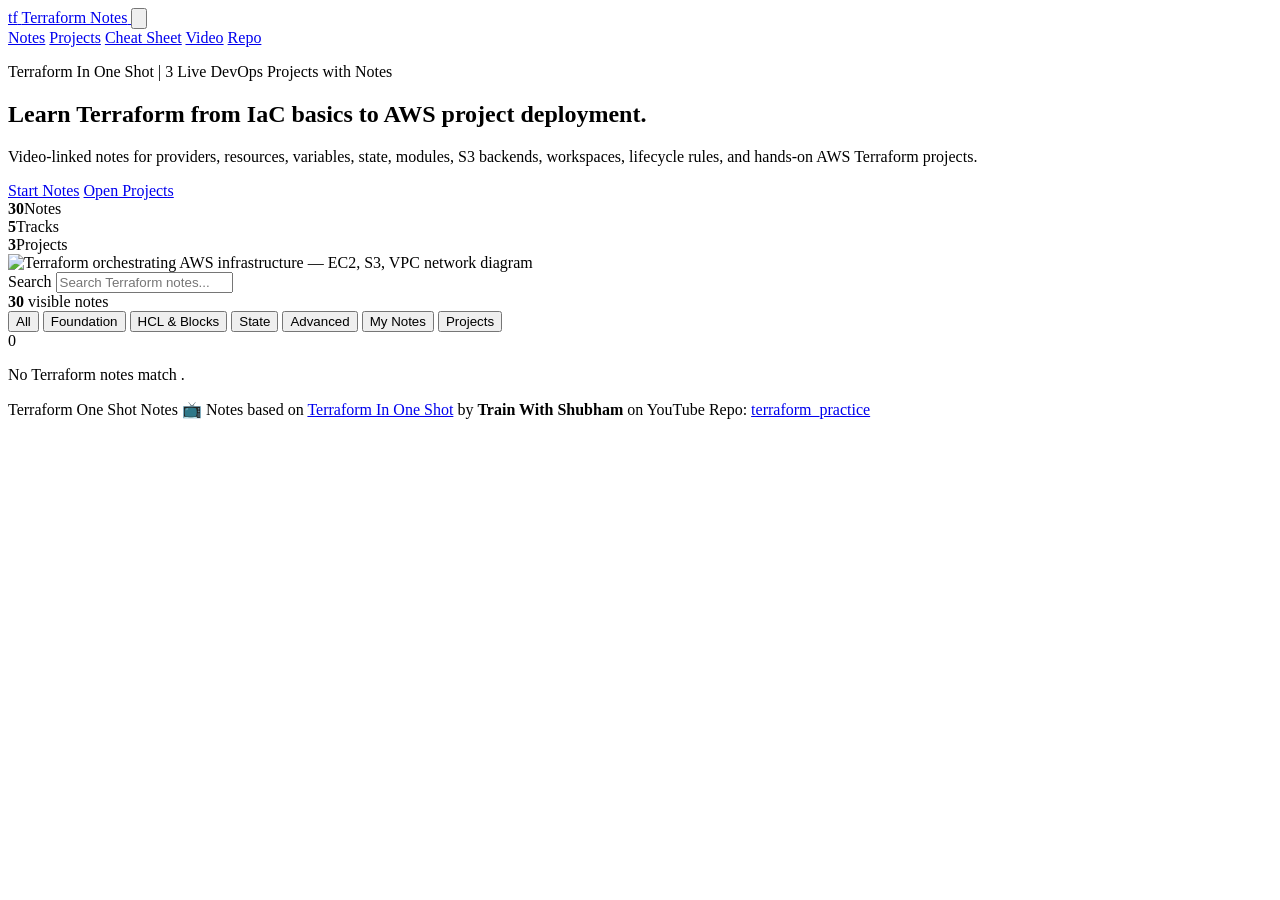
==== commit 2bfb7fa8: "feat: add notes for loops, conditionals, advanced commands, debugging, and locals" ====
--- a/index.html
+++ b/index.html
@@ -45,7 +45,7 @@
         <a class="btn" href="projects.html">Open Projects</a>
       </div>
       <div class="hero-stats" aria-label="Site statistics">
-        <div><strong id="statNotes">23</strong><span>Notes</span></div>
+        <div><strong id="statNotes">30</strong><span>Notes</span></div>
         <div><strong>5</strong><span>Tracks</span></div>
         <div><strong>3</strong><span>Projects</span></div>
       </div>
@@ -60,7 +60,7 @@
       <span>Search</span>
       <input id="searchInput" type="search" placeholder="Search Terraform notes..." autocomplete="off">
     </label>
-    <div class="visible-count"><strong id="visibleCount">23</strong> visible notes</div>
+    <div class="visible-count"><strong id="visibleCount">30</strong> visible notes</div>
   </section>
 
   <div class="filter-bar" id="filterBar" aria-label="Note category filters">
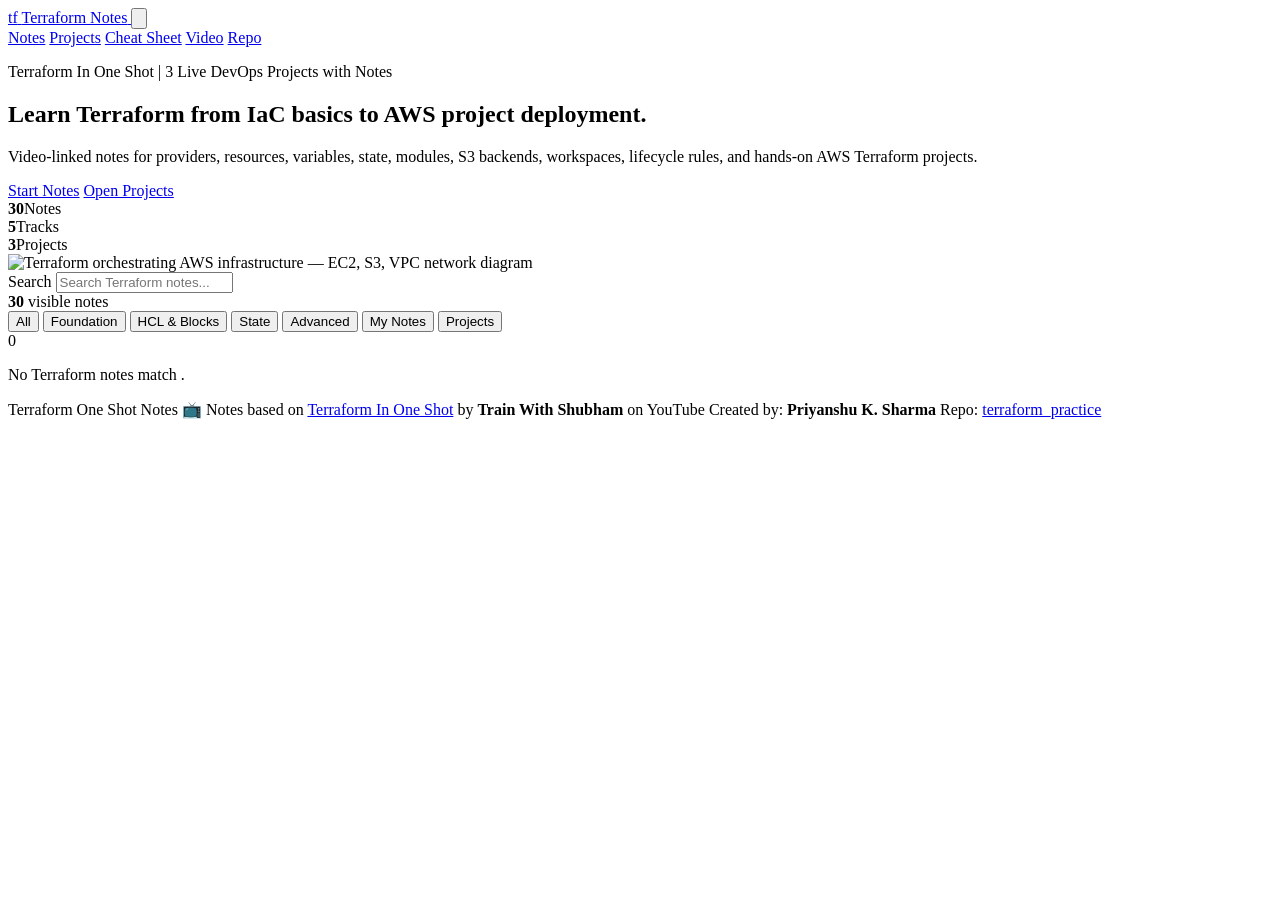
==== commit 7e9e61f4: "feat: add creator attribution to the footer of the notes" ====
--- a/index.html
+++ b/index.html
@@ -83,6 +83,7 @@
   <footer class="site-footer">
     <span>Terraform One Shot Notes</span>
     <span class="footer-credit">📺 Notes based on <a href="https://www.youtube.com/watch?v=S9mohJI_R34" target="_blank" rel="noreferrer">Terraform In One Shot</a> by <strong>Train With Shubham</strong> on YouTube</span>
+    <span>Created by: <strong>Priyanshu K. Sharma</strong></span>
     <span>Repo: <a href="https://github.com/itspriyanshuks17/terraform_practice" target="_blank" rel="noreferrer">terraform_practice</a></span>
   </footer>
 
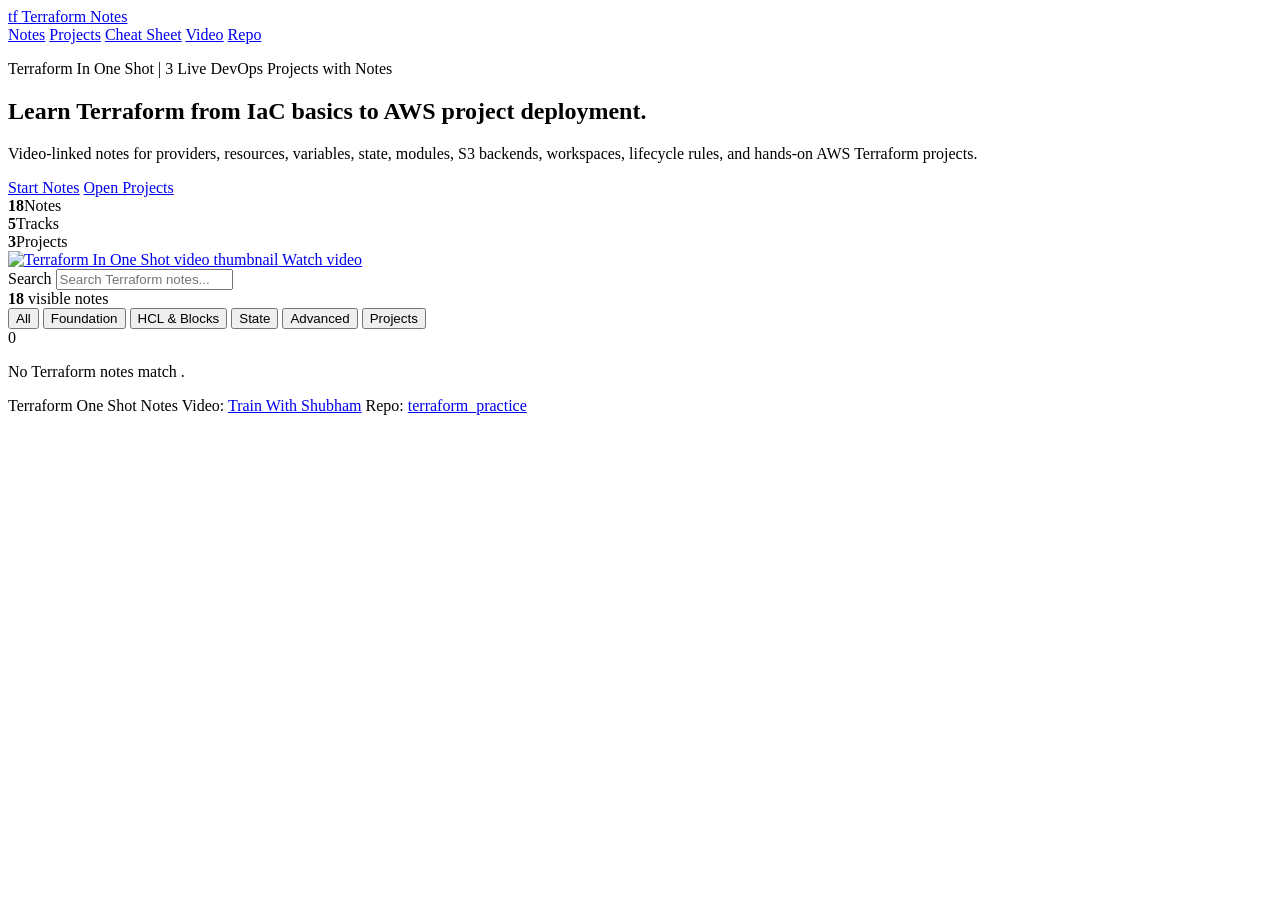
==== commit 7eebecda: "feat: implement dynamic note rendering and styling infrastructure" ====
--- a/index.html
+++ b/index.html
@@ -17,14 +17,7 @@
       <span class="brand-mark">tf</span>
       <span>Terraform Notes</span>
     </a>
-    <button class="nav-toggle" id="navToggle" aria-label="Toggle navigation" aria-expanded="false" aria-controls="siteNav">
-      <svg viewBox="0 0 18 18" aria-hidden="true">
-        <line x1="1" y1="4" x2="17" y2="4"/>
-        <line x1="1" y1="9" x2="17" y2="9"/>
-        <line x1="1" y1="14" x2="17" y2="14"/>
-      </svg>
-    </button>
-    <nav class="site-nav" id="siteNav" aria-label="Primary navigation">
+    <nav class="site-nav" aria-label="Primary navigation">
       <a class="active" href="index.html">Notes</a>
       <a href="projects.html">Projects</a>
       <a href="cheat-sheet.html">Cheat Sheet</a>
@@ -45,14 +38,15 @@
         <a class="btn" href="projects.html">Open Projects</a>
       </div>
       <div class="hero-stats" aria-label="Site statistics">
-        <div><strong id="statNotes">30</strong><span>Notes</span></div>
+        <div><strong id="statNotes">18</strong><span>Notes</span></div>
         <div><strong>5</strong><span>Tracks</span></div>
         <div><strong>3</strong><span>Projects</span></div>
       </div>
     </div>
-    <div class="hero-illustration" aria-hidden="true">
-      <img src="assets/hero-illustration.png" alt="Terraform orchestrating AWS infrastructure — EC2, S3, VPC network diagram">
-    </div>
+    <a class="video-preview" href="https://www.youtube.com/watch?v=S9mohJI_R34" target="_blank" rel="noreferrer" aria-label="Watch Terraform In One Shot video">
+      <img src="https://img.youtube.com/vi/S9mohJI_R34/maxresdefault.jpg" alt="Terraform In One Shot video thumbnail">
+      <span class="play-chip">Watch video</span>
+    </a>
   </section>
 
   <section class="toolbar" aria-label="Notes search and filters">
@@ -60,7 +54,7 @@
       <span>Search</span>
       <input id="searchInput" type="search" placeholder="Search Terraform notes..." autocomplete="off">
     </label>
-    <div class="visible-count"><strong id="visibleCount">30</strong> visible notes</div>
+    <div class="visible-count"><strong id="visibleCount">18</strong> visible notes</div>
   </section>
 
   <div class="filter-bar" id="filterBar" aria-label="Note category filters">
@@ -69,7 +63,6 @@
     <button class="filter-btn" data-cat="language">HCL & Blocks</button>
     <button class="filter-btn" data-cat="state">State</button>
     <button class="filter-btn" data-cat="advanced">Advanced</button>
-    <button class="filter-btn" data-cat="mynotes">My Notes</button>
     <button class="filter-btn" data-cat="projects">Projects</button>
   </div>
 
@@ -82,13 +75,11 @@
 
   <footer class="site-footer">
     <span>Terraform One Shot Notes</span>
-    <span class="footer-credit">📺 Notes based on <a href="https://www.youtube.com/watch?v=S9mohJI_R34" target="_blank" rel="noreferrer">Terraform In One Shot</a> by <strong>Train With Shubham</strong> on YouTube</span>
-    <span>Created by: <strong>Priyanshu K. Sharma</strong></span>
+    <span>Video: <a href="https://www.youtube.com/watch?v=S9mohJI_R34" target="_blank" rel="noreferrer">Train With Shubham</a></span>
     <span>Repo: <a href="https://github.com/itspriyanshuks17/terraform_practice" target="_blank" rel="noreferrer">terraform_practice</a></span>
   </footer>
 
   <script src="assets/js/terraform-notes.js"></script>
   <script src="assets/js/home.js"></script>
-  <script src="assets/js/nav-toggle.js"></script>
 </body>
 </html>
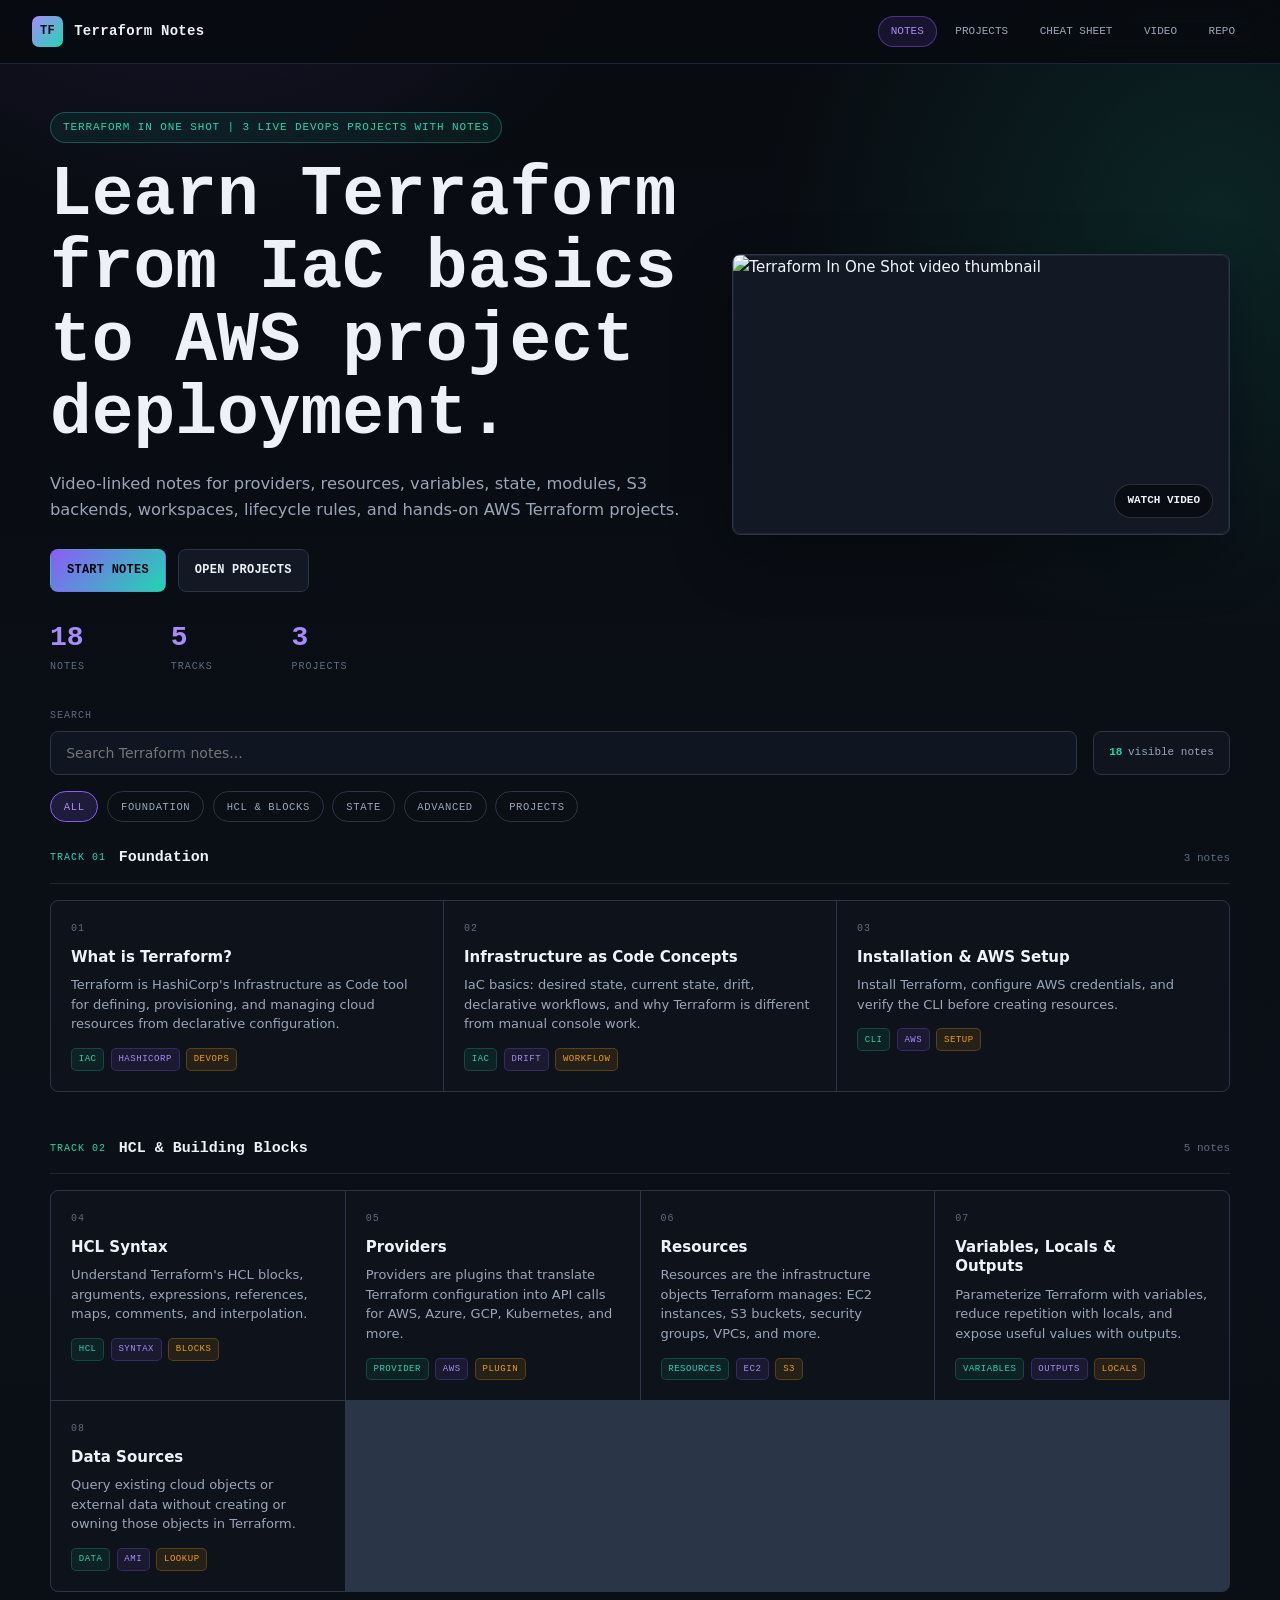
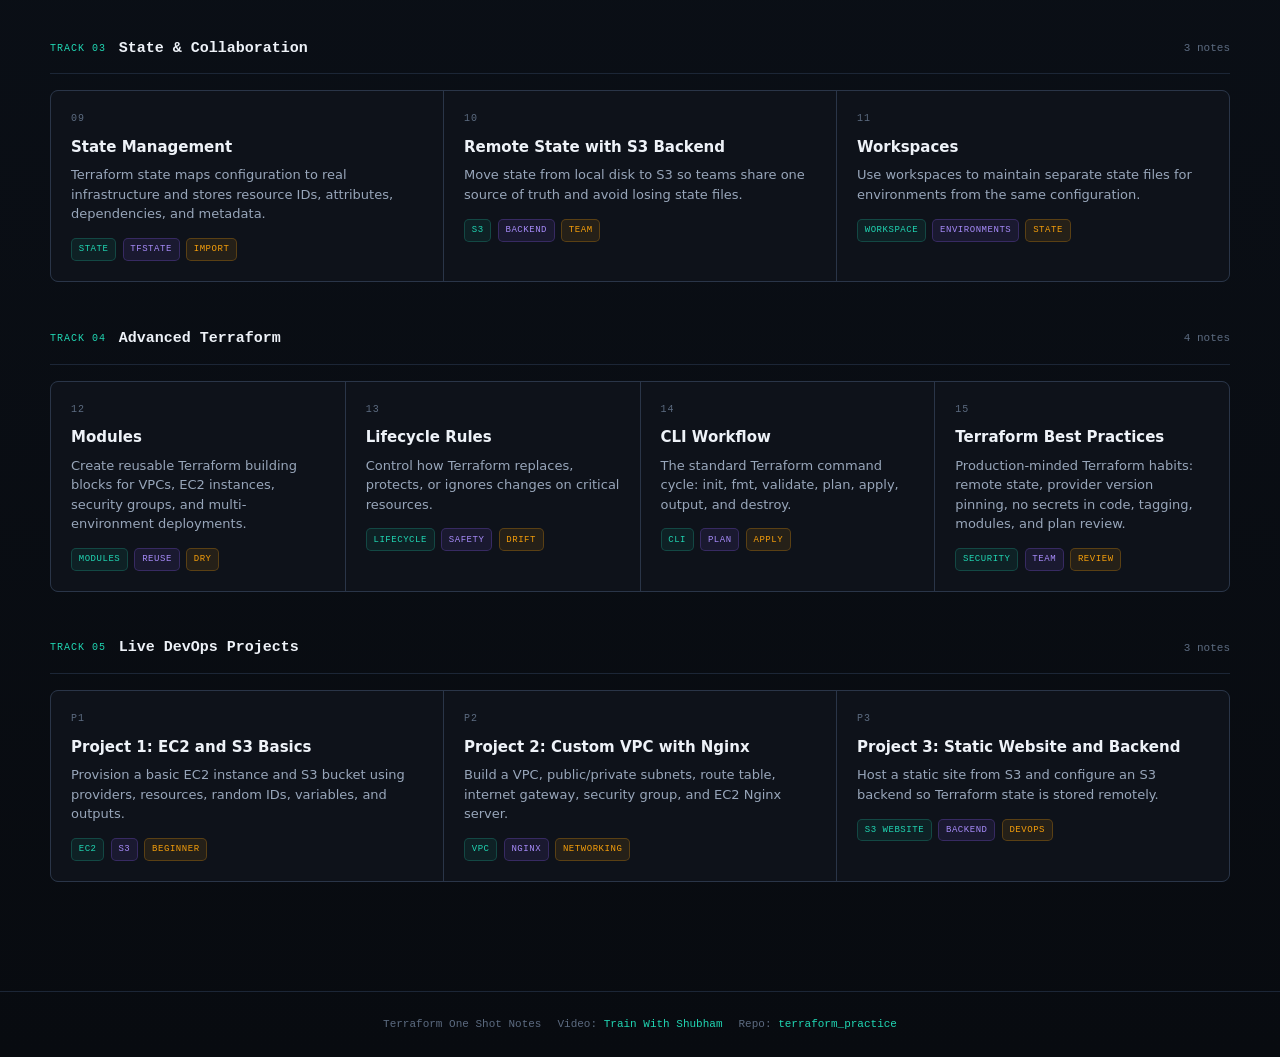
==== commit 1081dc66: "feat: implement responsive mobile navigation toggle and collapsible sidebar for notes pages" ====
--- a/index.html
+++ b/index.html
@@ -17,7 +17,14 @@
       <span class="brand-mark">tf</span>
       <span>Terraform Notes</span>
     </a>
-    <nav class="site-nav" aria-label="Primary navigation">
+    <button class="nav-toggle" id="navToggle" aria-label="Toggle navigation" aria-expanded="false" aria-controls="siteNav">
+      <svg viewBox="0 0 18 18" aria-hidden="true">
+        <line x1="1" y1="4" x2="17" y2="4"/>
+        <line x1="1" y1="9" x2="17" y2="9"/>
+        <line x1="1" y1="14" x2="17" y2="14"/>
+      </svg>
+    </button>
+    <nav class="site-nav" id="siteNav" aria-label="Primary navigation">
       <a class="active" href="index.html">Notes</a>
       <a href="projects.html">Projects</a>
       <a href="cheat-sheet.html">Cheat Sheet</a>
@@ -81,5 +88,6 @@
 
   <script src="assets/js/terraform-notes.js"></script>
   <script src="assets/js/home.js"></script>
+  <script src="assets/js/nav-toggle.js"></script>
 </body>
 </html>
--- a/assets/css/site.css
+++ b/assets/css/site.css
@@ -0,0 +1,1278 @@
+:root {
+  --bg: #080b10;
+  --bg-soft: #0d1118;
+  --surface: #121824;
+  --surface-2: #182131;
+  --surface-3: #202b3d;
+  --border: #2a3548;
+  --border-soft: #1c2636;
+  --violet: #8b5cf6;
+  --violet-strong: #a78bfa;
+  --teal: #20d6b3;
+  --amber: #f59e0b;
+  --blue: #54a6ff;
+  --green: #39d98a;
+  --red: #ff6b6b;
+  --text: #eef2f8;
+  --muted: #98a6ba;
+  --dim: #5c6b80;
+  --code: #070a0f;
+  --mono: "Space Mono", ui-monospace, SFMono-Regular, Menlo, Consolas, monospace;
+  --sans: "DM Sans", system-ui, -apple-system, BlinkMacSystemFont, "Segoe UI", sans-serif;
+  --shadow: 0 22px 60px rgba(0, 0, 0, 0.32);
+}
+
+* {
+  box-sizing: border-box;
+}
+
+/* Safe-area padding for notched / Dynamic Island iPhones */
+@supports (padding-top: env(safe-area-inset-top)) {
+  .site-header {
+    padding-left: max(1.25rem, env(safe-area-inset-left));
+    padding-right: max(1.25rem, env(safe-area-inset-right));
+  }
+  .site-footer {
+    padding-bottom: max(1.5rem, env(safe-area-inset-bottom));
+  }
+}
+
+html {
+  scroll-behavior: smooth;
+}
+
+body {
+  margin: 0;
+  min-height: 100vh;
+  background:
+    radial-gradient(circle at 15% -10%, rgba(139, 92, 246, 0.18), transparent 32rem),
+    radial-gradient(circle at 95% 8%, rgba(32, 214, 179, 0.12), transparent 28rem),
+    linear-gradient(180deg, #080b10 0%, #0b1018 44%, #080b10 100%);
+  color: var(--text);
+  font-family: var(--sans);
+  font-size: 15px;
+  line-height: 1.6;
+}
+
+a {
+  color: inherit;
+}
+
+img {
+  display: block;
+  max-width: 100%;
+}
+
+.site-header {
+  position: sticky;
+  top: 0;
+  z-index: 20;
+  height: 64px;
+  display: flex;
+  align-items: center;
+  gap: 1.5rem;
+  padding: 0 2rem;
+  background: rgba(8, 11, 16, 0.9);
+  border-bottom: 1px solid var(--border-soft);
+  backdrop-filter: blur(18px);
+}
+
+.brand {
+  display: inline-flex;
+  align-items: center;
+  gap: 0.7rem;
+  color: var(--text);
+  font-family: var(--mono);
+  font-size: 14px;
+  font-weight: 700;
+  letter-spacing: 0.02em;
+  text-decoration: none;
+  white-space: nowrap;
+}
+
+.brand-mark {
+  width: 31px;
+  height: 31px;
+  display: inline-flex;
+  align-items: center;
+  justify-content: center;
+  border-radius: 7px;
+  color: #090b12;
+  background: linear-gradient(135deg, var(--violet-strong), var(--teal));
+  font-family: var(--mono);
+  font-size: 12px;
+  font-weight: 700;
+  text-transform: uppercase;
+}
+
+.site-nav {
+  margin-left: auto;
+  display: flex;
+  align-items: center;
+  gap: 0.35rem;
+  overflow-x: auto;
+}
+
+.site-nav a {
+  border: 1px solid transparent;
+  border-radius: 999px;
+  color: var(--muted);
+  font-family: var(--mono);
+  font-size: 11px;
+  line-height: 1;
+  padding: 0.55rem 0.75rem;
+  text-decoration: none;
+  text-transform: uppercase;
+  white-space: nowrap;
+}
+
+.site-nav a:hover,
+.site-nav a.active {
+  border-color: rgba(139, 92, 246, 0.45);
+  background: rgba(139, 92, 246, 0.13);
+  color: var(--violet-strong);
+}
+
+.hero {
+  width: min(1180px, calc(100% - 4rem));
+  margin: 0 auto;
+  min-height: 560px;
+  display: grid;
+  grid-template-columns: minmax(0, 1.04fr) minmax(320px, 0.82fr);
+  align-items: center;
+  gap: clamp(2rem, 4vw, 4rem);
+  padding: 3rem 0 2rem;
+}
+
+.hero-copy {
+  min-width: 0;
+}
+
+.eyebrow {
+  width: fit-content;
+  margin: 0 0 1rem;
+  border: 1px solid rgba(32, 214, 179, 0.32);
+  border-radius: 999px;
+  background: rgba(32, 214, 179, 0.08);
+  color: var(--teal);
+  font-family: var(--mono);
+  font-size: 11px;
+  letter-spacing: 0.08em;
+  padding: 0.35rem 0.75rem;
+  text-transform: uppercase;
+}
+
+.hero h1 {
+  max-width: 770px;
+  margin: 0;
+  font-family: var(--mono);
+  font-size: 4.35rem;
+  line-height: 1.05;
+  letter-spacing: 0;
+}
+
+.hero-sub {
+  max-width: 680px;
+  margin: 1.25rem 0 0;
+  color: var(--muted);
+  font-size: 1.02rem;
+}
+
+.hero-actions {
+  display: flex;
+  flex-wrap: wrap;
+  gap: 0.75rem;
+  margin-top: 1.6rem;
+}
+
+.btn {
+  display: inline-flex;
+  align-items: center;
+  justify-content: center;
+  min-height: 40px;
+  border: 1px solid var(--border);
+  border-radius: 8px;
+  background: var(--surface);
+  color: var(--text);
+  font-family: var(--mono);
+  font-size: 12px;
+  font-weight: 700;
+  letter-spacing: 0.02em;
+  padding: 0.7rem 1rem;
+  text-decoration: none;
+  text-transform: uppercase;
+  transition: transform 0.16s ease, border-color 0.16s ease, background 0.16s ease;
+}
+
+.btn:hover {
+  border-color: var(--teal);
+  transform: translateY(-1px);
+}
+
+.btn.primary {
+  border-color: transparent;
+  background: linear-gradient(135deg, var(--violet), var(--teal));
+  color: #05070b;
+}
+
+.hero-stats {
+  display: flex;
+  flex-wrap: wrap;
+  gap: 1.8rem;
+  margin-top: 2rem;
+}
+
+.hero-stats div {
+  min-width: 92px;
+}
+
+.hero-stats strong {
+  display: block;
+  color: var(--violet-strong);
+  font-family: var(--mono);
+  font-size: 1.75rem;
+  line-height: 1;
+}
+
+.hero-stats span {
+  color: var(--dim);
+  font-family: var(--mono);
+  font-size: 10px;
+  letter-spacing: 0.1em;
+  text-transform: uppercase;
+}
+
+.video-preview {
+  position: relative;
+  align-self: center;
+  overflow: hidden;
+  border: 1px solid var(--border);
+  border-radius: 8px;
+  background: var(--surface);
+  box-shadow: var(--shadow);
+  text-decoration: none;
+}
+
+.video-preview::after {
+  content: "";
+  position: absolute;
+  inset: 0;
+  border: 1px solid rgba(255, 255, 255, 0.06);
+  border-radius: inherit;
+  pointer-events: none;
+}
+
+.video-preview img {
+  width: 100%;
+  aspect-ratio: 16 / 9;
+  object-fit: cover;
+  filter: saturate(1.05) contrast(1.04);
+  transition: transform 0.25s ease;
+}
+
+.video-preview:hover img {
+  transform: scale(1.025);
+}
+
+.play-chip {
+  position: absolute;
+  right: 1rem;
+  bottom: 1rem;
+  border-radius: 999px;
+  background: rgba(8, 11, 16, 0.88);
+  border: 1px solid rgba(255, 255, 255, 0.14);
+  color: var(--text);
+  font-family: var(--mono);
+  font-size: 11px;
+  font-weight: 700;
+  padding: 0.45rem 0.75rem;
+  text-transform: uppercase;
+}
+
+.toolbar {
+  width: min(1180px, calc(100% - 4rem));
+  margin: 0 auto;
+  display: flex;
+  align-items: end;
+  gap: 1rem;
+  padding: 0 0 1rem;
+}
+
+.search-box {
+  flex: 1;
+  position: relative;
+}
+
+.search-box span {
+  display: block;
+  margin-bottom: 0.4rem;
+  color: var(--dim);
+  font-family: var(--mono);
+  font-size: 10px;
+  letter-spacing: 0.1em;
+  text-transform: uppercase;
+}
+
+.search-box input {
+  width: 100%;
+  min-height: 44px;
+  border: 1px solid var(--border);
+  border-radius: 8px;
+  background: rgba(18, 24, 36, 0.85);
+  color: var(--text);
+  font: 500 14px var(--sans);
+  outline: none;
+  padding: 0.72rem 0.95rem;
+}
+
+.search-box input:focus {
+  border-color: var(--violet);
+  box-shadow: 0 0 0 3px rgba(139, 92, 246, 0.16);
+}
+
+.visible-count {
+  min-height: 44px;
+  display: flex;
+  align-items: center;
+  border: 1px solid var(--border);
+  border-radius: 8px;
+  background: rgba(18, 24, 36, 0.7);
+  color: var(--muted);
+  font-family: var(--mono);
+  font-size: 11px;
+  padding: 0 0.95rem;
+  white-space: nowrap;
+}
+
+.visible-count strong {
+  color: var(--teal);
+  margin-right: 0.35rem;
+}
+
+.filter-bar {
+  width: min(1180px, calc(100% - 4rem));
+  margin: 0 auto 1.5rem;
+  display: flex;
+  flex-wrap: wrap;
+  gap: 0.55rem;
+}
+
+.filter-btn {
+  border: 1px solid var(--border);
+  border-radius: 999px;
+  background: transparent;
+  color: var(--muted);
+  cursor: pointer;
+  font-family: var(--mono);
+  font-size: 10.5px;
+  letter-spacing: 0.06em;
+  padding: 0.55rem 0.8rem;
+  text-transform: uppercase;
+}
+
+.filter-btn:hover,
+.filter-btn.active {
+  border-color: var(--violet);
+  background: rgba(139, 92, 246, 0.16);
+  color: var(--violet-strong);
+}
+
+.catalog {
+  width: min(1180px, calc(100% - 4rem));
+  margin: 0 auto;
+  padding-bottom: 4rem;
+}
+
+.section {
+  margin-bottom: 2.8rem;
+}
+
+.section-header {
+  display: flex;
+  align-items: center;
+  gap: 0.8rem;
+  margin-bottom: 1rem;
+  border-bottom: 1px solid var(--border-soft);
+  padding-bottom: 0.8rem;
+}
+
+.section-kicker {
+  color: var(--teal);
+  font-family: var(--mono);
+  font-size: 10px;
+  letter-spacing: 0.1em;
+  text-transform: uppercase;
+}
+
+.section-title {
+  margin: 0;
+  color: var(--text);
+  font-family: var(--mono);
+  font-size: 15px;
+}
+
+.section-count {
+  margin-left: auto;
+  color: var(--dim);
+  font-family: var(--mono);
+  font-size: 11px;
+}
+
+.notes-grid,
+.project-grid,
+.quick-grid {
+  display: grid;
+  grid-template-columns: repeat(auto-fit, minmax(290px, 1fr));
+  gap: 1px;
+  overflow: hidden;
+  border: 1px solid var(--border);
+  border-radius: 8px;
+  background: var(--border);
+}
+
+.note-card,
+.project-card,
+.quick-card {
+  position: relative;
+  display: block;
+  min-height: 188px;
+  background: rgba(13, 17, 24, 0.96);
+  padding: 1.25rem;
+  color: var(--text);
+  text-decoration: none;
+  transition: background 0.16s ease;
+}
+
+.note-card::before,
+.project-card::before,
+.quick-card::before {
+  content: "";
+  position: absolute;
+  inset: 0 auto 0 0;
+  width: 3px;
+  background: transparent;
+  transition: background 0.16s ease;
+}
+
+.note-card:hover,
+.project-card:hover,
+.quick-card:hover {
+  background: var(--surface);
+}
+
+.note-card:hover::before,
+.project-card:hover::before,
+.quick-card:hover::before {
+  background: var(--teal);
+}
+
+.note-num,
+.project-level,
+.quick-label {
+  color: var(--dim);
+  font-family: var(--mono);
+  font-size: 10px;
+  letter-spacing: 0.1em;
+  margin-bottom: 0.65rem;
+  text-transform: uppercase;
+}
+
+.note-title,
+.project-card h3,
+.quick-card h3 {
+  margin: 0 1.5rem 0.5rem 0;
+  color: var(--text);
+  font-size: 15px;
+  font-weight: 700;
+  line-height: 1.3;
+}
+
+.note-desc,
+.project-card p,
+.quick-card p {
+  margin: 0 0 0.9rem;
+  color: var(--muted);
+  font-size: 13px;
+  line-height: 1.5;
+}
+
+.tag-row {
+  display: flex;
+  flex-wrap: wrap;
+  gap: 0.4rem;
+}
+
+.tag {
+  border: 1px solid rgba(32, 214, 179, 0.22);
+  border-radius: 5px;
+  background: rgba(32, 214, 179, 0.08);
+  color: var(--teal);
+  font-family: var(--mono);
+  font-size: 9px;
+  letter-spacing: 0.06em;
+  padding: 0.2rem 0.42rem;
+  text-transform: uppercase;
+}
+
+.tag.violet {
+  border-color: rgba(139, 92, 246, 0.25);
+  background: rgba(139, 92, 246, 0.1);
+  color: var(--violet-strong);
+}
+
+.tag.amber {
+  border-color: rgba(245, 158, 11, 0.25);
+  background: rgba(245, 158, 11, 0.1);
+  color: var(--amber);
+}
+
+.arrow {
+  position: absolute;
+  top: 1.25rem;
+  right: 1.2rem;
+  color: var(--teal);
+  font-family: var(--mono);
+  opacity: 0;
+  transform: translateX(-4px);
+  transition: opacity 0.16s ease, transform 0.16s ease;
+}
+
+.note-card:hover .arrow,
+.project-card:hover .arrow,
+.quick-card:hover .arrow {
+  opacity: 1;
+  transform: translateX(0);
+}
+
+.hidden,
+.section.hidden {
+  display: none !important;
+}
+
+.no-results {
+  display: none;
+  width: min(1180px, calc(100% - 4rem));
+  margin: 0 auto 4rem;
+  border: 1px dashed var(--border);
+  border-radius: 8px;
+  color: var(--muted);
+  padding: 3rem 1.5rem;
+  text-align: center;
+}
+
+.empty-mark {
+  width: 44px;
+  height: 44px;
+  display: inline-flex;
+  align-items: center;
+  justify-content: center;
+  border: 1px solid var(--border);
+  border-radius: 8px;
+  color: var(--amber);
+  font-family: var(--mono);
+  font-weight: 700;
+  margin-bottom: 0.8rem;
+}
+
+.page-shell {
+  width: min(1180px, calc(100% - 4rem));
+  margin: 0 auto;
+  padding: 3rem 0 4rem;
+}
+
+.page-hero {
+  margin-bottom: 2rem;
+}
+
+.page-hero .eyebrow {
+  margin-bottom: 0.9rem;
+}
+
+.page-hero h1 {
+  max-width: 840px;
+  margin: 0;
+  font-family: var(--mono);
+  font-size: 3.45rem;
+  line-height: 1.08;
+}
+
+.page-hero p {
+  max-width: 760px;
+  margin: 1rem 0 0;
+  color: var(--muted);
+  font-size: 1rem;
+}
+
+.note-layout {
+  display: grid;
+  grid-template-columns: 250px minmax(0, 1fr);
+  gap: 2rem;
+  align-items: start;
+}
+
+.note-sidebar {
+  position: sticky;
+  top: 86px;
+  max-height: calc(100vh - 112px);
+  overflow: auto;
+  border: 1px solid var(--border);
+  border-radius: 8px;
+  background: rgba(13, 17, 24, 0.78);
+  padding: 0.75rem;
+}
+
+.note-sidebar h2 {
+  margin: 0.2rem 0 0.7rem;
+  color: var(--dim);
+  font-family: var(--mono);
+  font-size: 10px;
+  letter-spacing: 0.1em;
+  text-transform: uppercase;
+}
+
+.side-link {
+  display: block;
+  border-radius: 7px;
+  color: var(--muted);
+  font-size: 13px;
+  padding: 0.48rem 0.55rem;
+  text-decoration: none;
+}
+
+.side-link:hover,
+.side-link.active {
+  background: var(--surface-2);
+  color: var(--text);
+}
+
+.note-article {
+  min-width: 0;
+}
+
+.note-topline {
+  display: flex;
+  flex-wrap: wrap;
+  align-items: center;
+  gap: 0.5rem;
+  margin-bottom: 0.8rem;
+}
+
+.note-article h1 {
+  margin: 0;
+  color: var(--text);
+  font-family: var(--mono);
+  font-size: 2.85rem;
+  line-height: 1.1;
+}
+
+.note-summary {
+  max-width: 760px;
+  margin: 1rem 0 1.6rem;
+  color: var(--muted);
+  font-size: 1rem;
+}
+
+.article-section {
+  margin: 1.1rem 0;
+}
+
+.article-section > h2 {
+  margin: 2rem 0 0.8rem;
+  border-bottom: 1px solid var(--border-soft);
+  color: var(--text);
+  font-family: var(--mono);
+  font-size: 15px;
+  padding-bottom: 0.6rem;
+}
+
+.lead {
+  color: var(--muted);
+  margin: 0 0 1rem;
+}
+
+.feature-grid {
+  display: grid;
+  grid-template-columns: repeat(auto-fit, minmax(210px, 1fr));
+  gap: 1px;
+  overflow: hidden;
+  border: 1px solid var(--border);
+  border-radius: 8px;
+  background: var(--border);
+}
+
+.feature-item {
+  background: var(--surface);
+  padding: 1rem;
+}
+
+.feature-item h3 {
+  margin: 0 0 0.35rem;
+  color: var(--teal);
+  font-size: 13px;
+}
+
+.feature-item p {
+  margin: 0;
+  color: var(--muted);
+  font-size: 13px;
+}
+
+.callout {
+  border-left: 3px solid var(--violet);
+  border-radius: 0 8px 8px 0;
+  background: rgba(139, 92, 246, 0.08);
+  color: var(--muted);
+  padding: 0.9rem 1rem;
+}
+
+.callout strong {
+  color: var(--text);
+}
+
+.callout.success {
+  border-color: var(--teal);
+  background: rgba(32, 214, 179, 0.08);
+}
+
+.callout.warn {
+  border-color: var(--amber);
+  background: rgba(245, 158, 11, 0.08);
+}
+
+.code-card {
+  overflow: hidden;
+  border: 1px solid var(--border);
+  border-radius: 8px;
+  background: var(--code);
+}
+
+.code-title {
+  display: flex;
+  align-items: center;
+  min-height: 36px;
+  border-bottom: 1px solid var(--border-soft);
+  background: rgba(255, 255, 255, 0.02);
+  color: var(--dim);
+  font-family: var(--mono);
+  font-size: 10px;
+  letter-spacing: 0.1em;
+  padding: 0 0.9rem;
+  text-transform: uppercase;
+}
+
+pre {
+  margin: 0;
+  overflow-x: auto;
+  padding: 1rem;
+}
+
+code {
+  font-family: var(--mono);
+  font-size: 12.5px;
+}
+
+pre code {
+  color: #dce5f2;
+  line-height: 1.7;
+}
+
+p code,
+li code,
+td code {
+  border: 1px solid var(--border-soft);
+  border-radius: 5px;
+  background: var(--surface-2);
+  color: var(--teal);
+  font-size: 12px;
+  padding: 0.08rem 0.32rem;
+}
+
+.note-table {
+  width: 100%;
+  overflow: auto;
+  border: 1px solid var(--border);
+  border-radius: 8px;
+}
+
+table {
+  width: 100%;
+  border-collapse: collapse;
+  min-width: 620px;
+}
+
+th,
+td {
+  border-bottom: 1px solid var(--border-soft);
+  padding: 0.72rem 0.9rem;
+  text-align: left;
+  vertical-align: top;
+}
+
+th {
+  background: var(--surface-2);
+  color: var(--text);
+  font-family: var(--mono);
+  font-size: 11px;
+  letter-spacing: 0.06em;
+  text-transform: uppercase;
+}
+
+td {
+  color: var(--muted);
+  font-size: 13.5px;
+}
+
+tr:last-child td {
+  border-bottom: 0;
+}
+
+.flow-list {
+  display: grid;
+  gap: 0.75rem;
+}
+
+.flow-step {
+  display: grid;
+  grid-template-columns: 36px minmax(0, 1fr);
+  gap: 0.75rem;
+  align-items: start;
+}
+
+.flow-num {
+  width: 30px;
+  height: 30px;
+  display: inline-flex;
+  align-items: center;
+  justify-content: center;
+  border-radius: 50%;
+  background: linear-gradient(135deg, var(--violet), var(--teal));
+  color: #05070b;
+  font-family: var(--mono);
+  font-size: 12px;
+  font-weight: 700;
+}
+
+.flow-step h3 {
+  margin: 0 0 0.15rem;
+  font-size: 14px;
+}
+
+.flow-step p {
+  margin: 0;
+  color: var(--muted);
+  font-size: 13px;
+}
+
+.clean-list {
+  display: grid;
+  gap: 0.6rem;
+  margin: 0;
+  padding-left: 1.1rem;
+  color: var(--muted);
+}
+
+.clean-list strong {
+  color: var(--text);
+}
+
+.pager {
+  display: flex;
+  justify-content: space-between;
+  gap: 1rem;
+  margin-top: 2rem;
+  border-top: 1px solid var(--border-soft);
+  padding-top: 1.2rem;
+}
+
+.pager a {
+  max-width: 48%;
+  border: 1px solid var(--border);
+  border-radius: 8px;
+  background: var(--surface);
+  color: var(--text);
+  font-family: var(--mono);
+  font-size: 12px;
+  padding: 0.8rem 1rem;
+  text-decoration: none;
+}
+
+.pager a:hover {
+  border-color: var(--teal);
+}
+
+.project-detail {
+  margin-bottom: 2rem;
+  border: 1px solid var(--border);
+  border-radius: 8px;
+  background: rgba(13, 17, 24, 0.75);
+  padding: 1.25rem;
+}
+
+.project-detail h2 {
+  margin: 0 0 0.5rem;
+  font-family: var(--mono);
+  font-size: 17px;
+}
+
+.project-meta {
+  display: flex;
+  flex-wrap: wrap;
+  gap: 0.5rem;
+  margin: 0.85rem 0 1rem;
+}
+
+.resource-links {
+  display: flex;
+  flex-wrap: wrap;
+  gap: 0.65rem;
+  margin-top: 1rem;
+}
+
+.resource-links a {
+  color: var(--teal);
+  font-family: var(--mono);
+  font-size: 12px;
+  text-decoration: none;
+}
+
+.resource-links a:hover {
+  text-decoration: underline;
+}
+
+.site-footer {
+  display: flex;
+  flex-wrap: wrap;
+  justify-content: center;
+  gap: 0.6rem 1rem;
+  border-top: 1px solid var(--border-soft);
+  color: var(--dim);
+  font-family: var(--mono);
+  font-size: 11px;
+  padding: 1.5rem 2rem;
+  text-align: center;
+}
+
+.site-footer a {
+  color: var(--teal);
+  text-decoration: none;
+}
+
+.site-footer a:hover {
+  text-decoration: underline;
+}
+
+::-webkit-scrollbar {
+  width: 8px;
+  height: 8px;
+}
+
+::-webkit-scrollbar-track {
+  background: var(--bg);
+}
+
+::-webkit-scrollbar-thumb {
+  background: var(--surface-3);
+  border-radius: 999px;
+}
+
+/* ─── Hamburger toggle (mobile nav) ─── */
+.nav-toggle {
+  display: none;
+  margin-left: auto;
+  background: none;
+  border: 1px solid var(--border);
+  border-radius: 7px;
+  cursor: pointer;
+  padding: 0.45rem 0.6rem;
+  color: var(--muted);
+  line-height: 1;
+  transition: border-color 0.16s ease, color 0.16s ease;
+}
+
+.nav-toggle:hover {
+  border-color: var(--violet);
+  color: var(--violet-strong);
+}
+
+.nav-toggle svg {
+  display: block;
+  width: 18px;
+  height: 18px;
+  stroke: currentColor;
+  stroke-width: 2;
+  fill: none;
+  stroke-linecap: round;
+}
+
+.nav-toggle svg line {
+  transition: all 0.2s ease;
+}
+
+/* ─── Note sidebar toggle (mobile) ─── */
+.note-sidebar-toggle {
+  display: none; /* shown only at ≤900px via media query */
+}
+
+.note-sidebar-toggle svg {
+  flex-shrink: 0;
+  transition: transform 0.2s ease;
+}
+
+/* ─── Tablet / large mobile (≤ 900 px) ─── */
+@media (max-width: 900px) {
+  .site-header {
+    height: auto;
+    flex-wrap: wrap;
+    padding: 0.75rem 1.25rem;
+    gap: 0;
+  }
+
+  .nav-toggle {
+    display: flex;
+    align-items: center;
+    justify-content: center;
+  }
+
+  .site-nav {
+    width: 100%;
+    margin-left: 0;
+    display: none;
+    flex-direction: column;
+    align-items: flex-start;
+    gap: 0.25rem;
+    padding: 0.6rem 0 0.3rem;
+    border-top: 1px solid var(--border-soft);
+    margin-top: 0.6rem;
+  }
+
+  .site-nav.open {
+    display: flex;
+  }
+
+  .site-nav a {
+    width: 100%;
+    border-radius: 7px;
+    padding: 0.65rem 0.9rem;
+    font-size: 12px;
+  }
+
+  .hero {
+    width: calc(100% - 2.5rem);
+    min-height: 0;
+    grid-template-columns: 1fr;
+    padding: 2rem 0 1.5rem;
+    gap: 1.75rem;
+  }
+
+  .toolbar,
+  .filter-bar,
+  .catalog,
+  .no-results,
+  .page-shell {
+    width: calc(100% - 2.5rem);
+  }
+
+  .toolbar {
+    align-items: stretch;
+    flex-direction: column;
+  }
+
+  .visible-count {
+    justify-content: center;
+  }
+
+  .note-layout {
+    grid-template-columns: 1fr;
+  }
+
+  .note-sidebar {
+    position: static;
+    max-height: none;
+  }
+
+  /* Sidebar collapsible on tablet */
+  .note-sidebar-toggle {
+    display: flex;
+    width: 100%;
+    align-items: center;
+    justify-content: space-between;
+    background: none;
+    border: none;
+    color: var(--dim);
+    cursor: pointer;
+    font-family: var(--mono);
+    font-size: 10px;
+    letter-spacing: 0.1em;
+    padding: 0.2rem 0.25rem 0.7rem;
+    text-transform: uppercase;
+  }
+
+  #noteList.collapsed {
+    display: none;
+  }
+
+  .hero h1 {
+    font-size: clamp(2rem, 7vw, 3rem);
+  }
+
+  .page-hero h1 {
+    font-size: clamp(1.75rem, 6vw, 2.75rem);
+  }
+
+  .note-article h1 {
+    font-size: clamp(1.6rem, 5.5vw, 2.35rem);
+  }
+}
+
+/* ─── Small mobile (≤ 600 px) ─── */
+@media (max-width: 600px) {
+  body {
+    font-size: 14px;
+  }
+
+  .hero {
+    width: calc(100% - 2rem);
+    padding: 1.5rem 0 1rem;
+  }
+
+  .toolbar,
+  .filter-bar,
+  .catalog,
+  .no-results,
+  .page-shell {
+    width: calc(100% - 2rem);
+  }
+
+  .hero h1 {
+    font-size: clamp(1.65rem, 8vw, 2.4rem);
+  }
+
+  .page-hero h1 {
+    font-size: clamp(1.5rem, 7vw, 2.2rem);
+  }
+
+  .note-article h1 {
+    font-size: clamp(1.4rem, 6.5vw, 2rem);
+  }
+
+  .hero-stats {
+    gap: 1rem;
+  }
+
+  .hero-stats strong {
+    font-size: 1.45rem;
+  }
+
+  .notes-grid,
+  .project-grid,
+  .quick-grid {
+    grid-template-columns: 1fr;
+  }
+
+  .pager {
+    flex-direction: column;
+  }
+
+  .pager a {
+    max-width: 100%;
+  }
+
+  /* Stack site-footer vertically */
+  .site-footer {
+    flex-direction: column;
+    gap: 0.4rem;
+    padding: 1.25rem 1rem;
+  }
+
+  /* Shrink filter buttons a touch */
+  .filter-btn {
+    font-size: 10px;
+    padding: 0.45rem 0.65rem;
+  }
+
+  /* Code pre: don't let it bleed viewport */
+  pre {
+    font-size: 12px;
+  }
+}
+
+/* ─── Extra-small / narrow phones (≤ 400 px) ─── */
+@media (max-width: 400px) {
+  .site-header {
+    padding: 0.65rem 1rem;
+  }
+
+  .brand span:last-child {
+    display: none; /* show only the tf mark on very narrow screens */
+  }
+
+  .hero,
+  .toolbar,
+  .filter-bar,
+  .catalog,
+  .no-results,
+  .page-shell {
+    width: calc(100% - 1.5rem);
+  }
+
+  .hero h1 {
+    font-size: clamp(1.45rem, 9vw, 1.9rem);
+  }
+
+  .page-hero h1 {
+    font-size: clamp(1.3rem, 8.5vw, 1.8rem);
+  }
+
+  .note-article h1 {
+    font-size: clamp(1.25rem, 8vw, 1.65rem);
+  }
+
+  .hero-actions {
+    flex-direction: column;
+  }
+
+  .btn {
+    width: 100%;
+    justify-content: center;
+  }
+
+  .hero-stats {
+    display: grid;
+    grid-template-columns: repeat(3, 1fr);
+    gap: 0.5rem;
+  }
+
+  .hero-stats div {
+    min-width: 0;
+    text-align: center;
+  }
+
+  /* Ensure table doesn't break layout */
+  .note-table {
+    font-size: 12px;
+  }
+
+  table {
+    min-width: 480px;
+  }
+}
+
+/* ─── Touch: remove hover effects that feel wrong on touch ─── */
+@media (hover: none) {
+  .note-card:hover::before,
+  .project-card:hover::before,
+  .quick-card:hover::before {
+    background: transparent;
+  }
+
+  .note-card:hover .arrow,
+  .project-card:hover .arrow,
+  .quick-card:hover .arrow {
+    opacity: 0;
+    transform: translateX(-4px);
+  }
+
+  .btn:hover {
+    transform: none;
+  }
+}
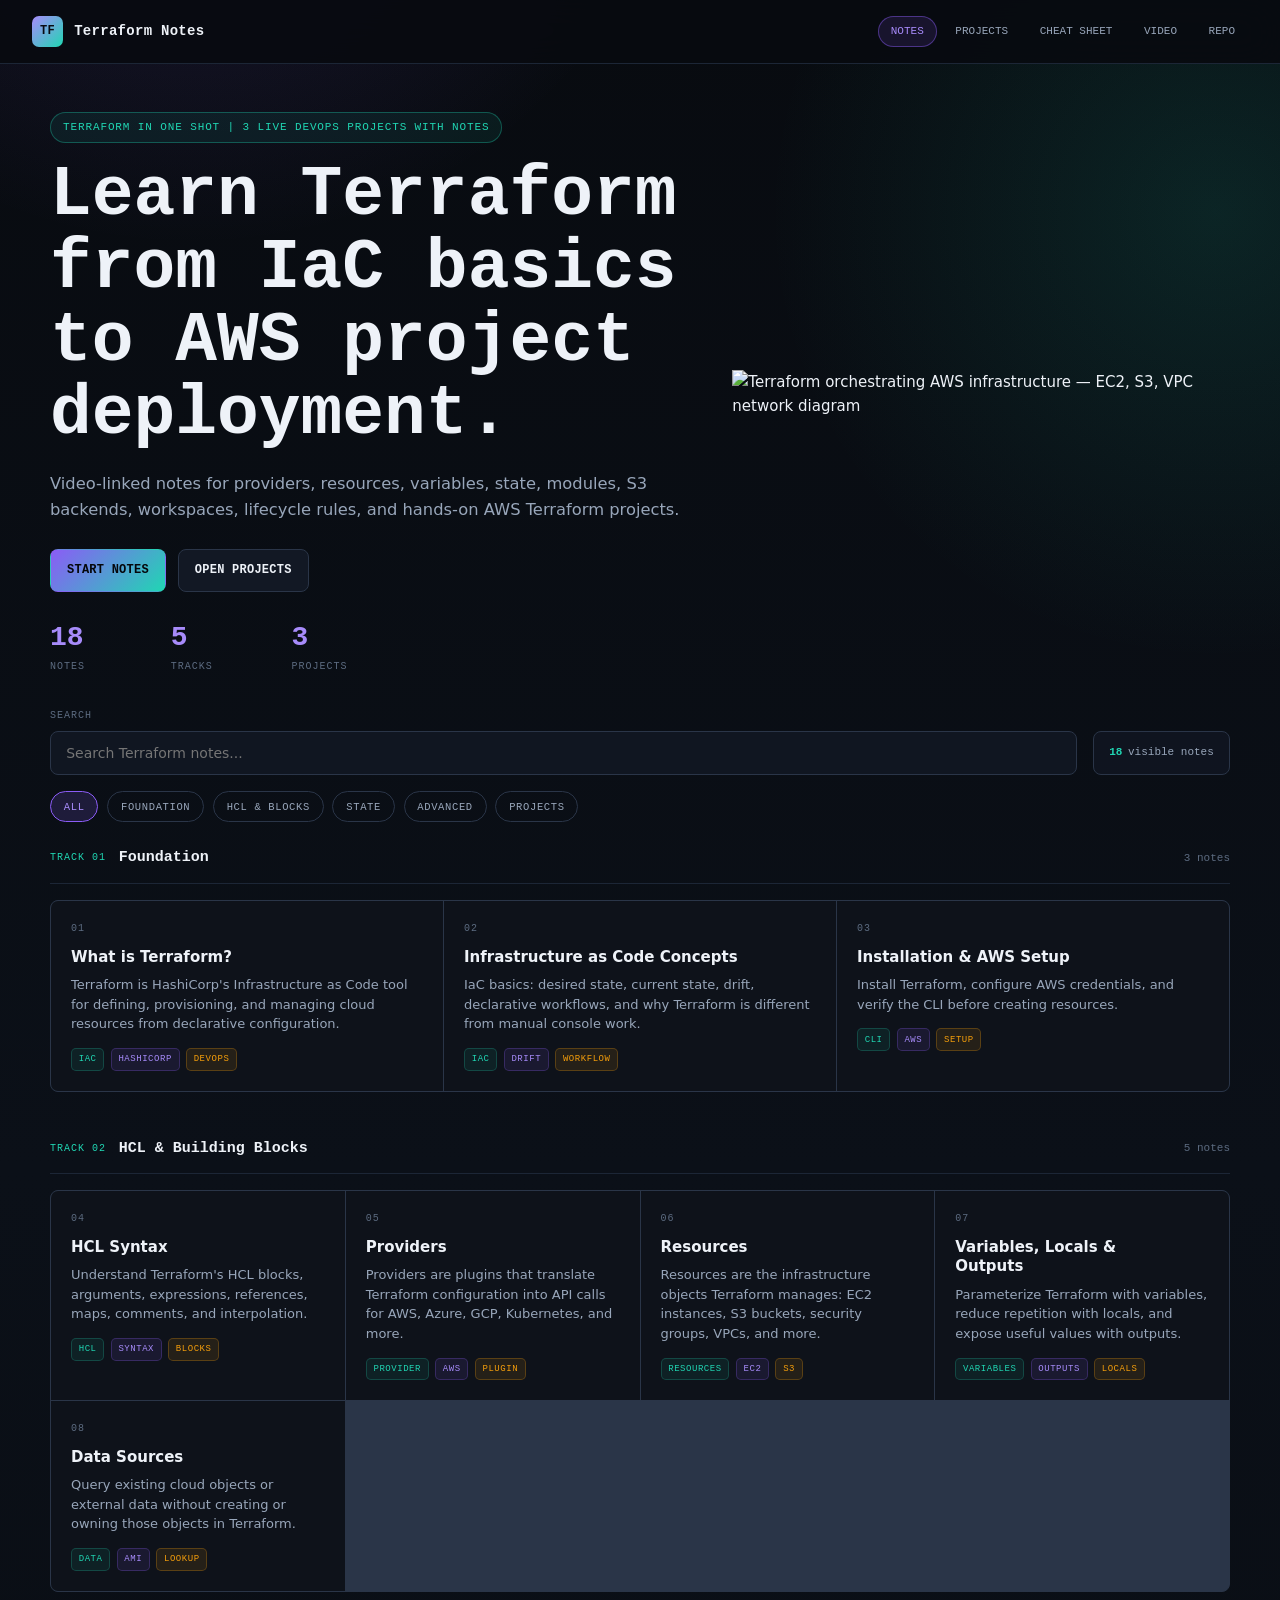
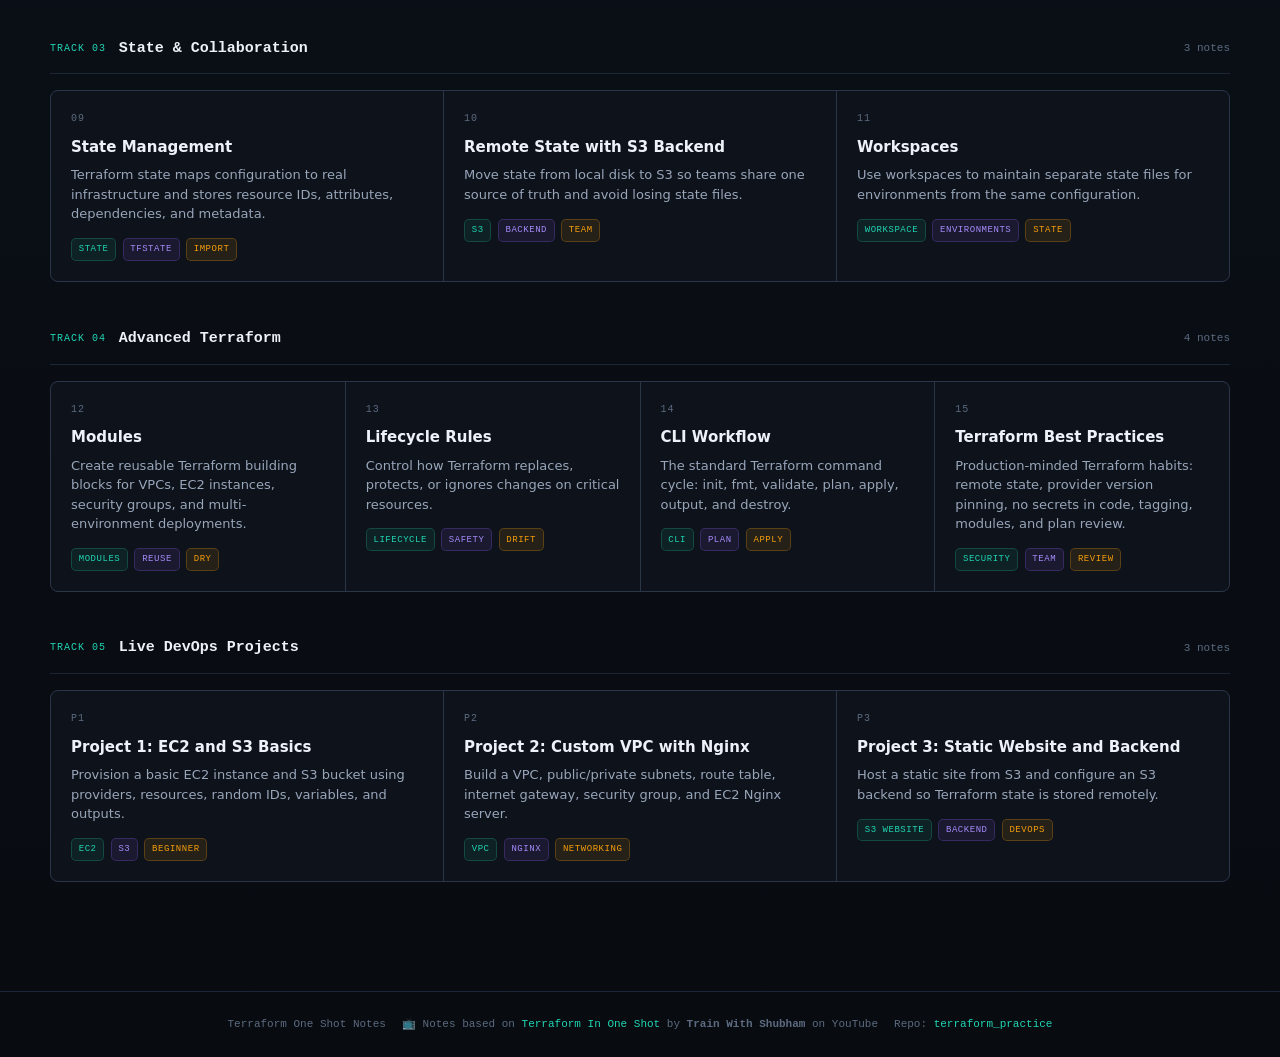
==== commit 541facef: "feat: replace video preview with hero illustration and update footer credit styling" ====
--- a/index.html
+++ b/index.html
@@ -50,10 +50,9 @@
         <div><strong>3</strong><span>Projects</span></div>
       </div>
     </div>
-    <a class="video-preview" href="https://www.youtube.com/watch?v=S9mohJI_R34" target="_blank" rel="noreferrer" aria-label="Watch Terraform In One Shot video">
-      <img src="https://img.youtube.com/vi/S9mohJI_R34/maxresdefault.jpg" alt="Terraform In One Shot video thumbnail">
-      <span class="play-chip">Watch video</span>
-    </a>
+    <div class="hero-illustration" aria-hidden="true">
+      <img src="assets/hero-illustration.png" alt="Terraform orchestrating AWS infrastructure — EC2, S3, VPC network diagram">
+    </div>
   </section>
 
   <section class="toolbar" aria-label="Notes search and filters">
@@ -82,7 +81,7 @@
 
   <footer class="site-footer">
     <span>Terraform One Shot Notes</span>
-    <span>Video: <a href="https://www.youtube.com/watch?v=S9mohJI_R34" target="_blank" rel="noreferrer">Train With Shubham</a></span>
+    <span class="footer-credit">📺 Notes based on <a href="https://www.youtube.com/watch?v=S9mohJI_R34" target="_blank" rel="noreferrer">Terraform In One Shot</a> by <strong>Train With Shubham</strong> on YouTube</span>
     <span>Repo: <a href="https://github.com/itspriyanshuks17/terraform_practice" target="_blank" rel="noreferrer">terraform_practice</a></span>
   </footer>
 
